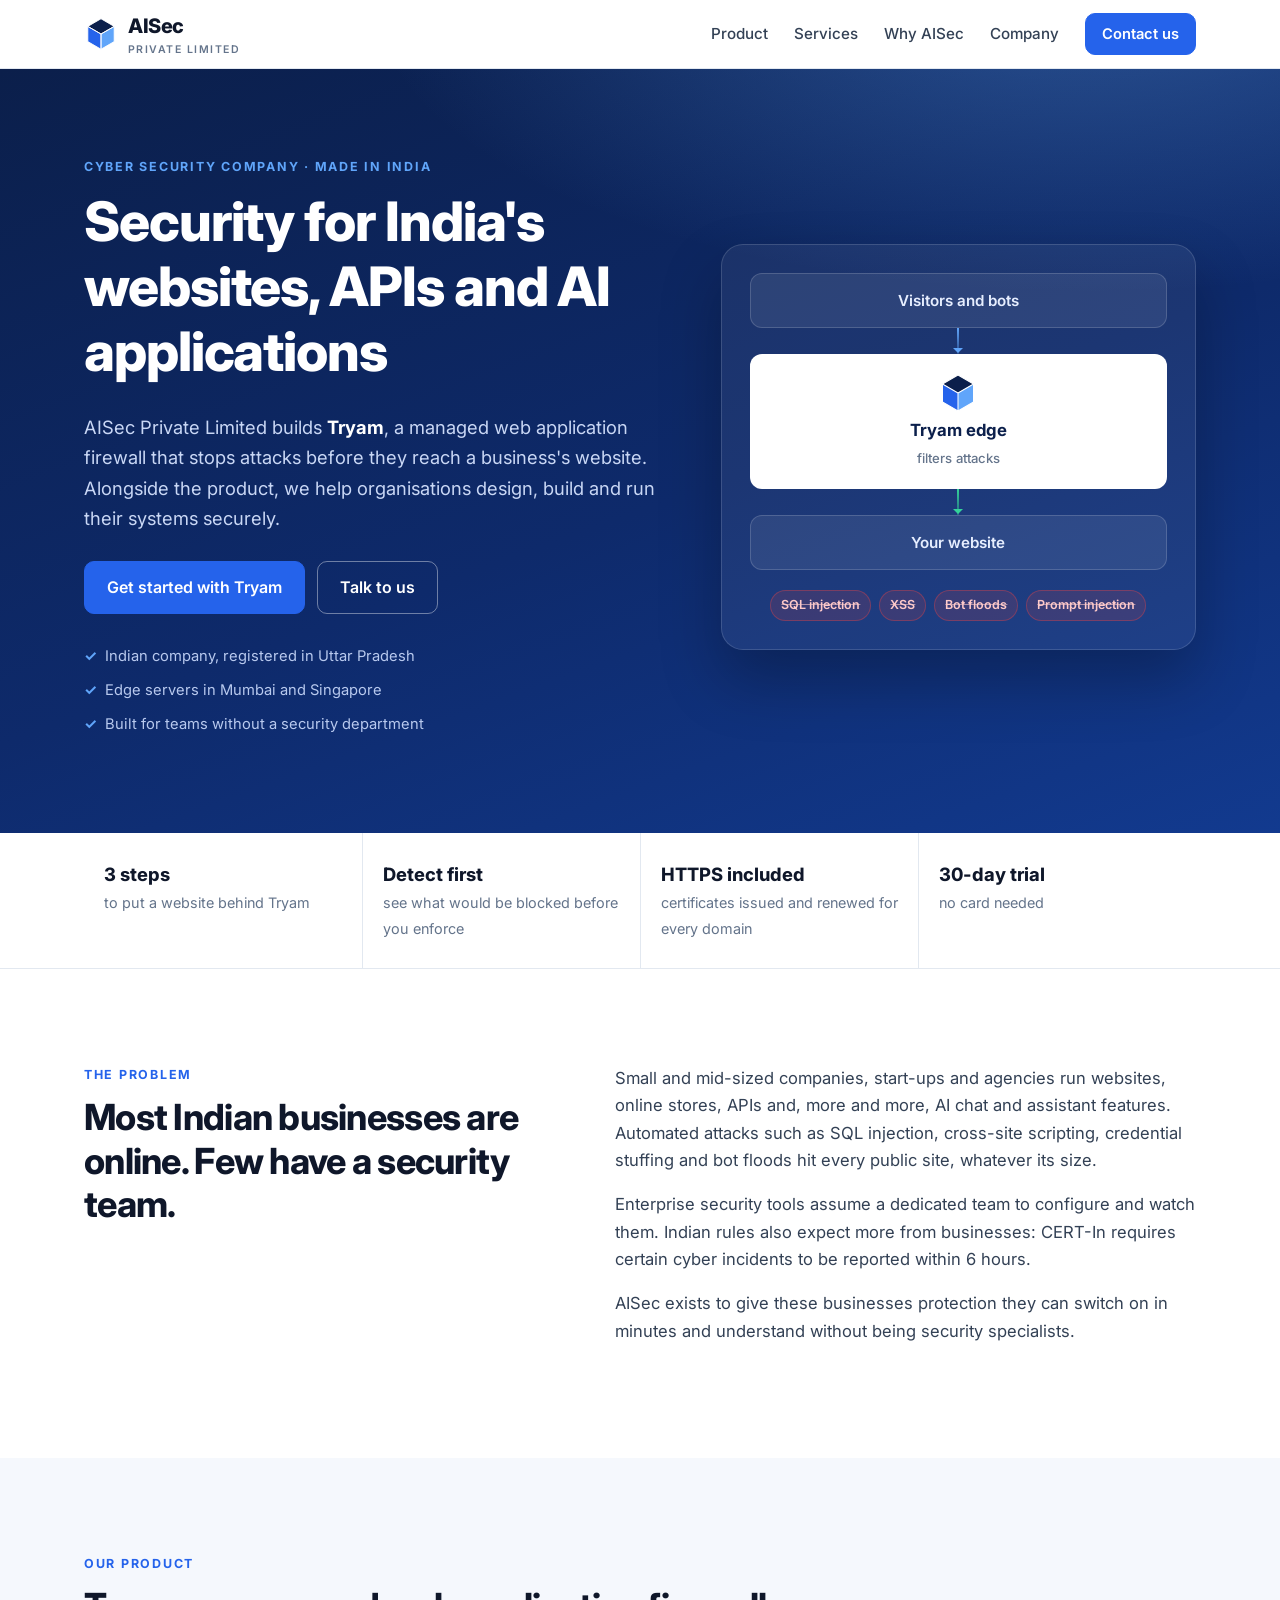
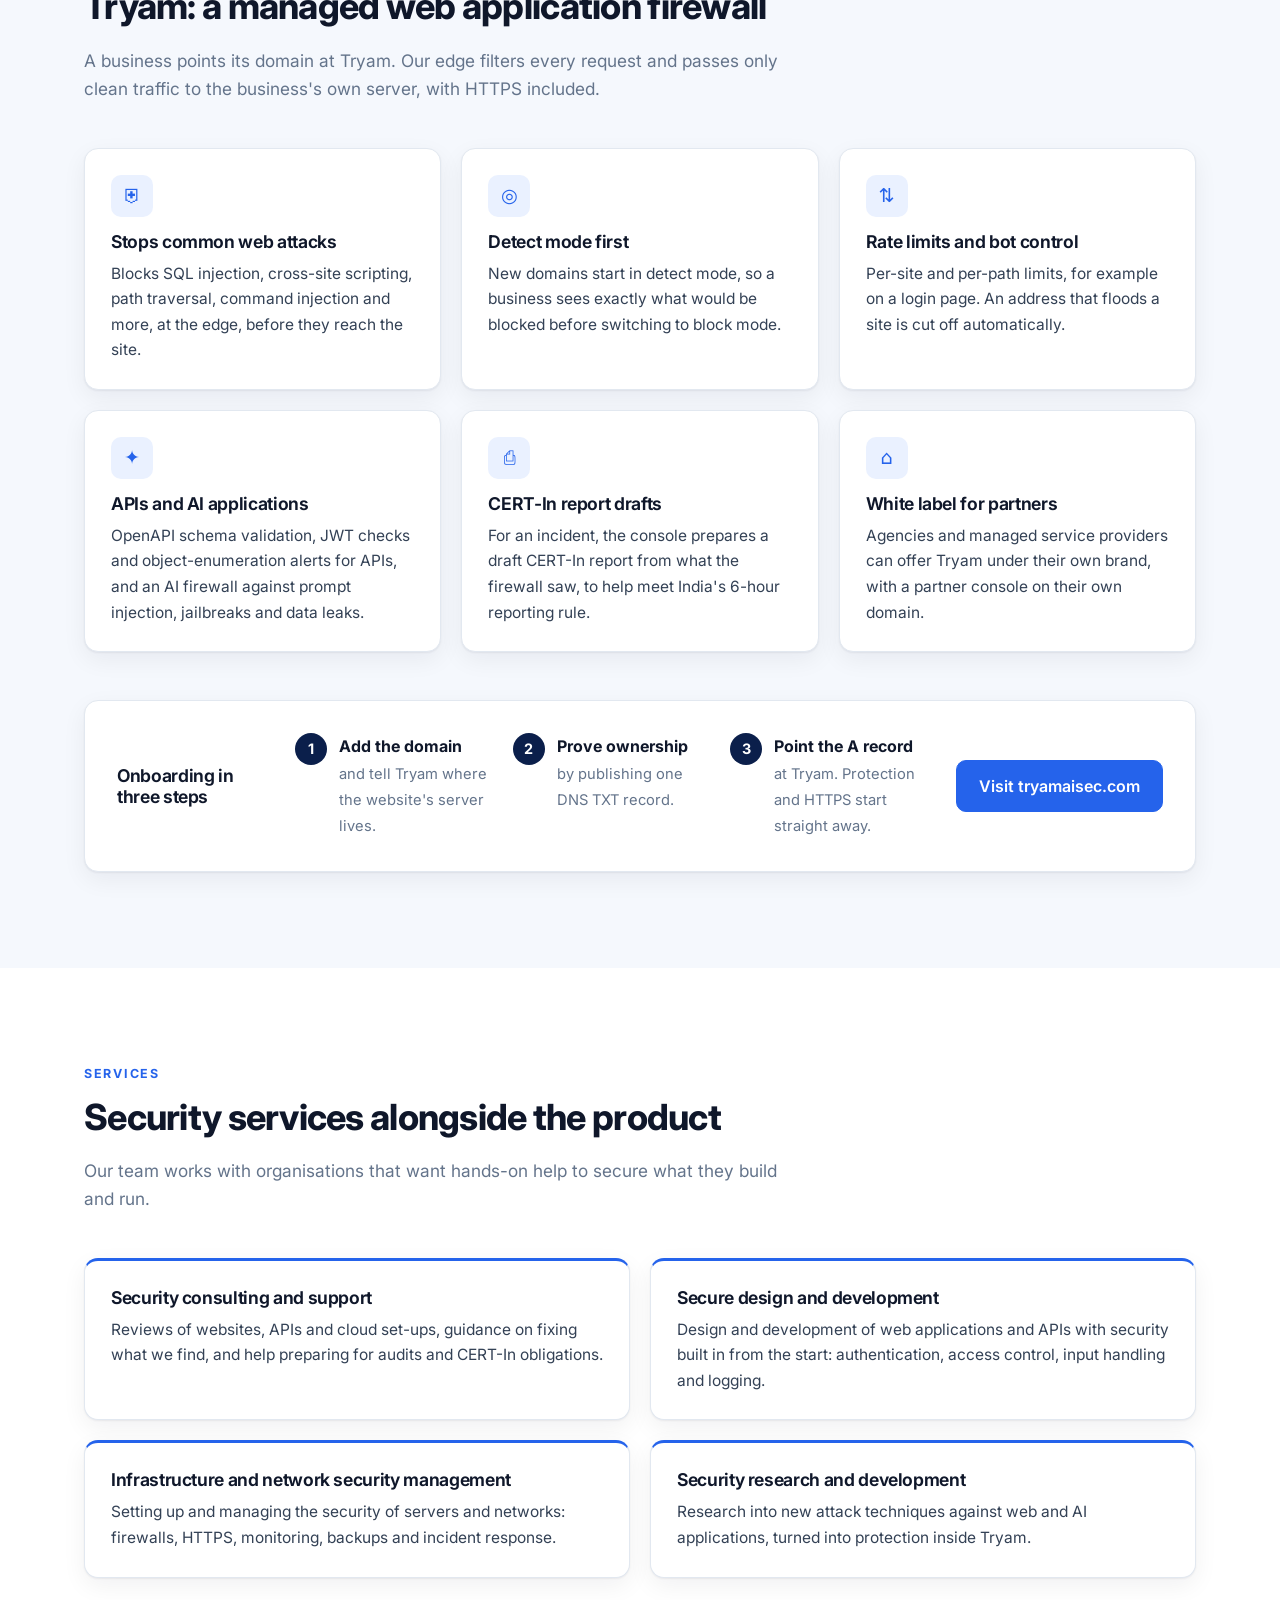
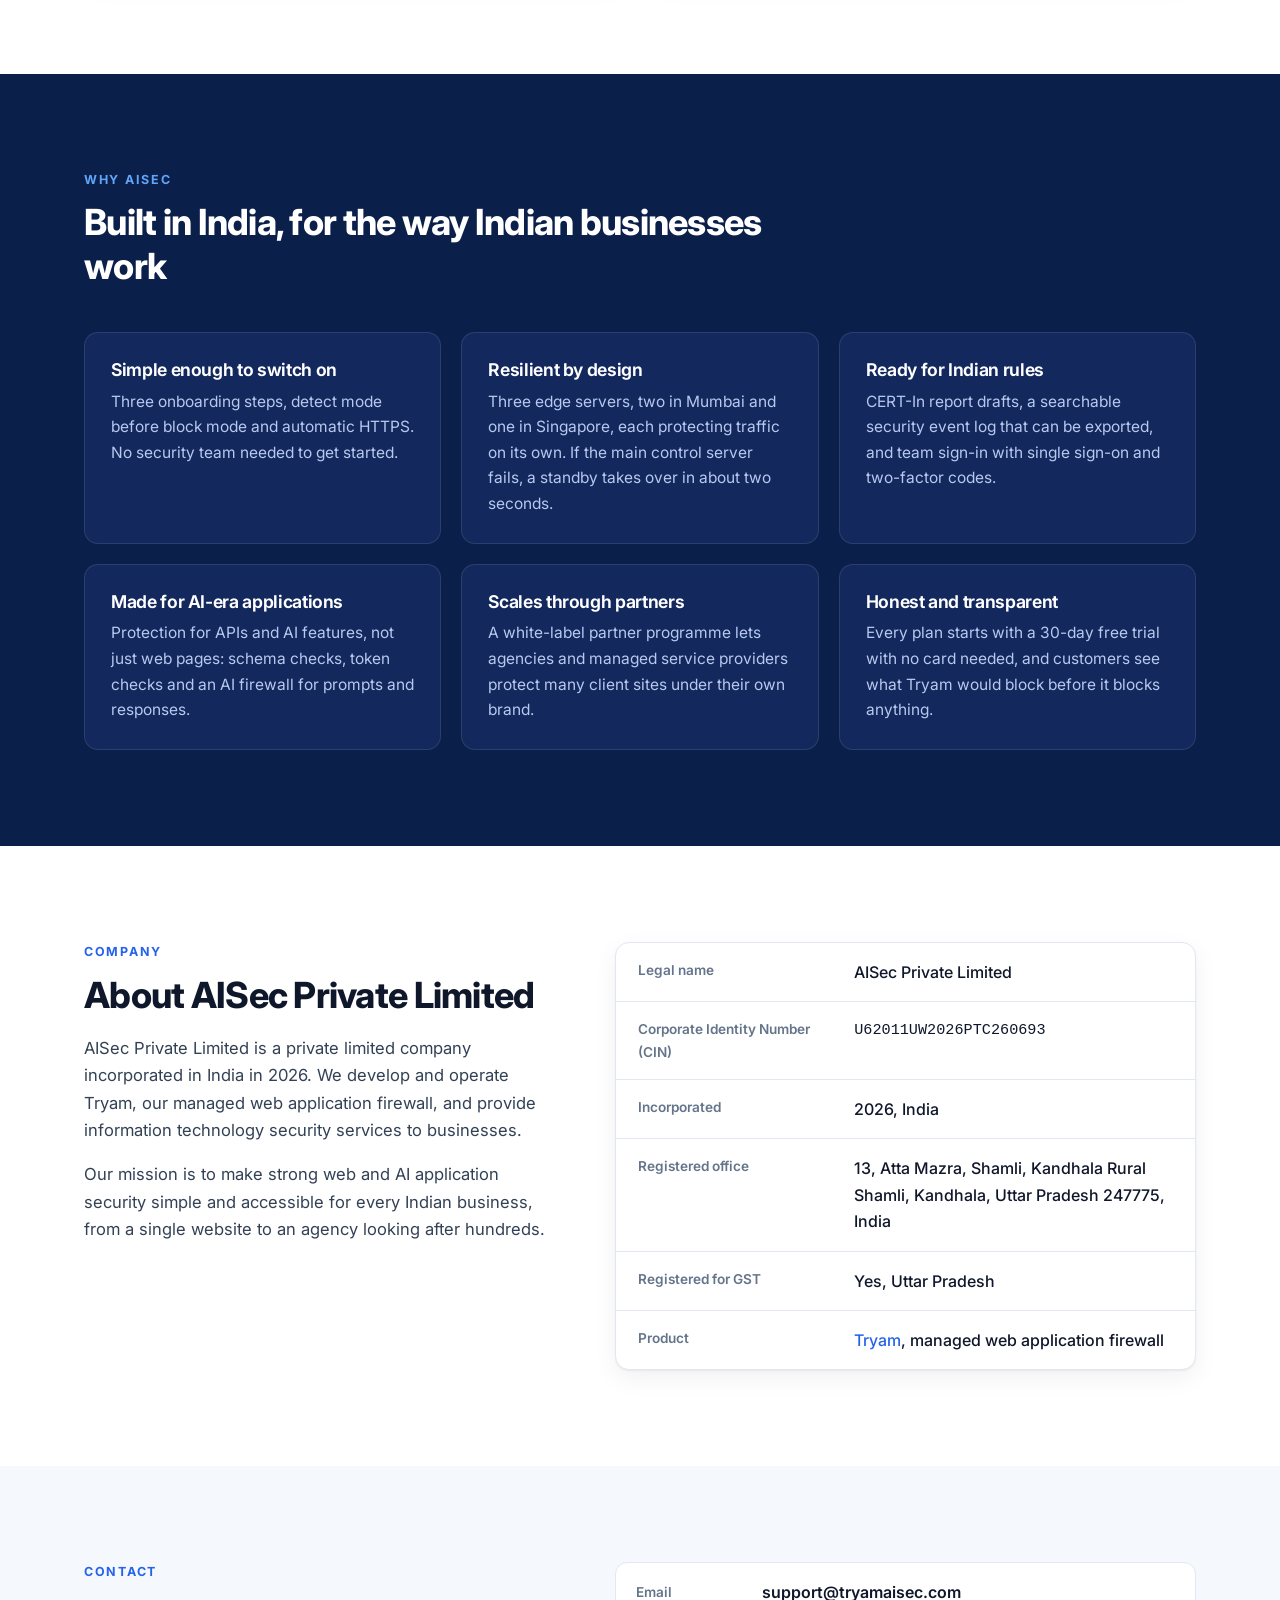
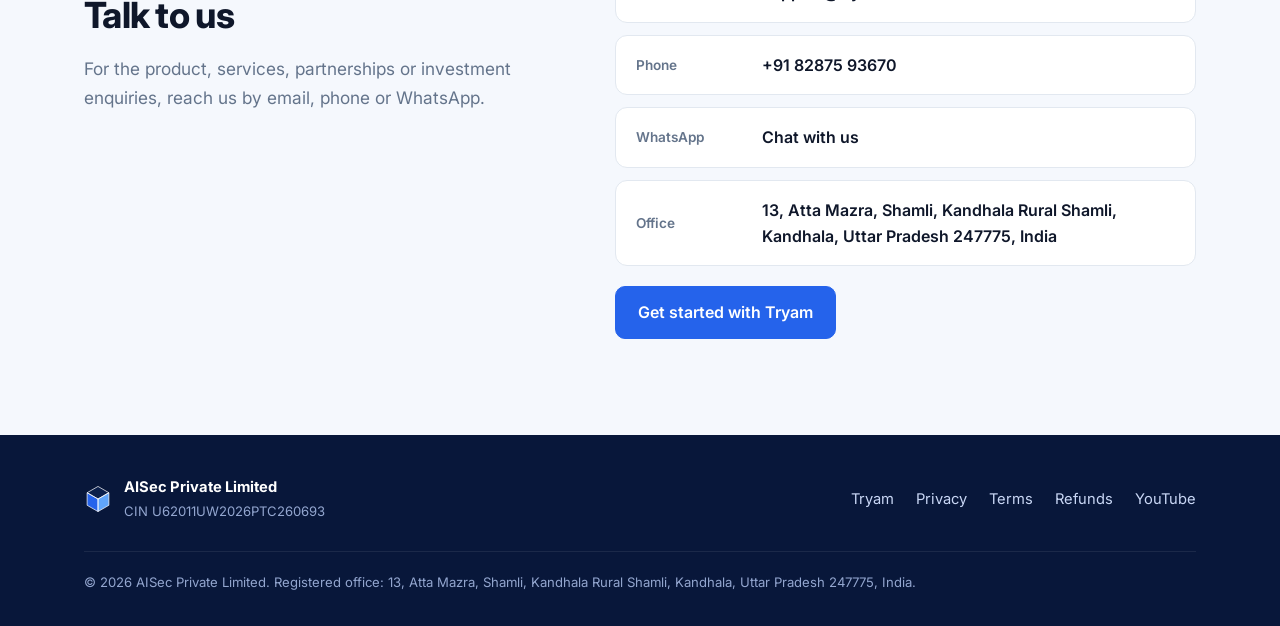
==== index.html @ 23cdd439 "AISec Private Limited company website Co-Authored-By: Claude Opus 5.5 <noreply@anthropic.com>" ====
<!doctype html>
<html lang="en-IN">
<head>
<meta charset="utf-8">
<meta name="viewport" content="width=device-width, initial-scale=1">
<title>AISec Private Limited: web and AI application security, made in India</title>
<meta name="description" content="AISec Private Limited is an Indian cyber security company. We build Tryam, a managed web application firewall, and help businesses secure their websites, APIs and AI applications.">
<link rel="canonical" href="https://aisecurety.com/">
<meta property="og:site_name" content="AISec Private Limited">
<meta property="og:title" content="AISec Private Limited: web and AI application security, made in India">
<meta property="og:description" content="We build Tryam, a managed web application firewall, and help Indian businesses secure their websites, APIs and AI applications.">
<meta property="og:type" content="website">
<meta property="og:url" content="https://aisecurety.com/">
<meta property="og:image" content="https://aisecurety.com/img/og.png">
<meta name="twitter:card" content="summary_large_image">
<meta name="theme-color" content="#0b1f4b">
<link rel="icon" type="image/svg+xml" href="/img/favicon.svg">
<link rel="preconnect" href="https://fonts.googleapis.com">
<link rel="preconnect" href="https://fonts.gstatic.com" crossorigin>
<link href="https://fonts.googleapis.com/css2?family=Inter:wght@400;500;600;700;800&display=swap" rel="stylesheet">
<link rel="stylesheet" href="/styles.css">
<script type="application/ld+json">{"@context":"https://schema.org","@type":"Organization","@id":"https://aisecurety.com/#organization","name":"AISec Private Limited","legalName":"AISec Private Limited","url":"https://aisecurety.com/","logo":"https://aisecurety.com/img/logo-mark.svg","description":"AISec Private Limited is an Indian cyber security company. It builds Tryam, a managed web application firewall, and provides security consulting, secure development and infrastructure security services.","identifier":{"@type":"PropertyValue","propertyID":"CIN","value":"U62011UW2026PTC260693"},"foundingDate":"2026","telephone":"+918287593670","email":"support@tryamaisec.com","address":{"@type":"PostalAddress","streetAddress":"13, Atta Mazra, Shamli, Kandhala Rural Shamli","addressLocality":"Kandhala","addressRegion":"Uttar Pradesh","postalCode":"247775","addressCountry":"IN"},"brand":{"@type":"Brand","name":"Tryam","url":"https://tryamaisec.com/"},"sameAs":["https://tryamaisec.com/","https://www.youtube.com/@tryamaisec"]}</script>
</head>
<body>
<a class="skip" href="#main">Skip to content</a>
<header class="top" id="top">
  <div class="wrap top-in">
    <a class="brand" href="/" aria-label="AISec Private Limited, home"><img src="/img/logo-mark.svg" alt="" width="34" height="34"><span>AISec<small>Private Limited</small></span></a>
    <input type="checkbox" id="nav-t" class="nav-t" aria-label="Open menu">
    <label for="nav-t" class="nav-b" aria-hidden="true"><span></span><span></span><span></span></label>
    <nav aria-label="Main">
      <a href="#product">Product</a>
      <a href="#services">Services</a>
      <a href="#why">Why AISec</a>
      <a href="#company">Company</a>
      <a class="btn small" href="#contact">Contact us</a>
    </nav>
  </div>
</header>

<main id="main">
<section class="hero">
  <div class="wrap hero-in">
    <div class="hero-copy">
      <p class="eyebrow">Cyber security company · Made in India</p>
      <h1>Security for India's websites, APIs and AI applications</h1>
      <p class="lead">AISec Private Limited builds <strong>Tryam</strong>, a managed web application firewall that stops attacks before they reach a business's website. Alongside the product, we help organisations design, build and run their systems securely.</p>
      <div class="cta">
        <a class="btn" href="https://tryamaisec.com/get-started">Get started with Tryam</a>
        <a class="btn ghost" href="#contact">Talk to us</a>
      </div>
      <ul class="hero-points">
        <li>Indian company, registered in Uttar Pradesh</li>
        <li>Edge servers in Mumbai and Singapore</li>
        <li>Built for teams without a security department</li>
      </ul>
    </div>
    <div class="hero-art" aria-hidden="true">
      <div class="shield">
        <div class="flow">
          <div class="node in">Visitors and bots</div>
          <div class="arrow"></div>
          <div class="node core"><img src="/img/logo-mark.svg" alt="" width="40" height="40"><b>Tryam edge</b><span>filters attacks</span></div>
          <div class="arrow ok"></div>
          <div class="node out">Your website</div>
        </div>
        <div class="blocked"><span>SQL injection</span><span>XSS</span><span>Bot floods</span><span>Prompt injection</span></div>
      </div>
    </div>
  </div>
</section>

<section class="band">
  <div class="wrap band-in">
    <div><b>3 steps</b><span>to put a website behind Tryam</span></div>
    <div><b>Detect first</b><span>see what would be blocked before you enforce</span></div>
    <div><b>HTTPS included</b><span>certificates issued and renewed for every domain</span></div>
    <div><b>30-day trial</b><span>no card needed</span></div>
  </div>
</section>

<section class="sec" id="problem">
  <div class="wrap two">
    <div>
      <p class="eyebrow">The problem</p>
      <h2>Most Indian businesses are online. Few have a security team.</h2>
    </div>
    <div class="prose">
      <p>Small and mid-sized companies, start-ups and agencies run websites, online stores, APIs and, more and more, AI chat and assistant features. Automated attacks such as SQL injection, cross-site scripting, credential stuffing and bot floods hit every public site, whatever its size.</p>
      <p>Enterprise security tools assume a dedicated team to configure and watch them. Indian rules also expect more from businesses: CERT-In requires certain cyber incidents to be reported within 6 hours.</p>
      <p>AISec exists to give these businesses protection they can switch on in minutes and understand without being security specialists.</p>
    </div>
  </div>
</section>

<section class="sec alt" id="product">
  <div class="wrap">
    <div class="head">
      <p class="eyebrow">Our product</p>
      <h2>Tryam: a managed web application firewall</h2>
      <p class="sub">A business points its domain at Tryam. Our edge filters every request and passes only clean traffic to the business's own server, with HTTPS included.</p>
    </div>
    <div class="grid three">
      <article class="card"><div class="ic" aria-hidden="true">⛨</div><h3>Stops common web attacks</h3><p>Blocks SQL injection, cross-site scripting, path traversal, command injection and more, at the edge, before they reach the site.</p></article>
      <article class="card"><div class="ic" aria-hidden="true">◎</div><h3>Detect mode first</h3><p>New domains start in detect mode, so a business sees exactly what would be blocked before switching to block mode.</p></article>
      <article class="card"><div class="ic" aria-hidden="true">⇅</div><h3>Rate limits and bot control</h3><p>Per-site and per-path limits, for example on a login page. An address that floods a site is cut off automatically.</p></article>
      <article class="card"><div class="ic" aria-hidden="true">✦</div><h3>APIs and AI applications</h3><p>OpenAPI schema validation, JWT checks and object-enumeration alerts for APIs, and an AI firewall against prompt injection, jailbreaks and data leaks.</p></article>
      <article class="card"><div class="ic" aria-hidden="true">⎙</div><h3>CERT-In report drafts</h3><p>For an incident, the console prepares a draft CERT-In report from what the firewall saw, to help meet India's 6-hour reporting rule.</p></article>
      <article class="card"><div class="ic" aria-hidden="true">⌂</div><h3>White label for partners</h3><p>Agencies and managed service providers can offer Tryam under their own brand, with a partner console on their own domain.</p></article>
    </div>

    <div class="steps">
      <h3>Onboarding in three steps</h3>
      <ol>
        <li><b>Add the domain</b><span>and tell Tryam where the website's server lives.</span></li>
        <li><b>Prove ownership</b><span>by publishing one DNS TXT record.</span></li>
        <li><b>Point the A record</b><span>at Tryam. Protection and HTTPS start straight away.</span></li>
      </ol>
      <a class="btn" href="https://tryamaisec.com/">Visit tryamaisec.com</a>
    </div>
  </div>
</section>

<section class="sec" id="services">
  <div class="wrap">
    <div class="head">
      <p class="eyebrow">Services</p>
      <h2>Security services alongside the product</h2>
      <p class="sub">Our team works with organisations that want hands-on help to secure what they build and run.</p>
    </div>
    <div class="grid two-col">
      <article class="card wide"><h3>Security consulting and support</h3><p>Reviews of websites, APIs and cloud set-ups, guidance on fixing what we find, and help preparing for audits and CERT-In obligations.</p></article>
      <article class="card wide"><h3>Secure design and development</h3><p>Design and development of web applications and APIs with security built in from the start: authentication, access control, input handling and logging.</p></article>
      <article class="card wide"><h3>Infrastructure and network security management</h3><p>Setting up and managing the security of servers and networks: firewalls, HTTPS, monitoring, backups and incident response.</p></article>
      <article class="card wide"><h3>Security research and development</h3><p>Research into new attack techniques against web and AI applications, turned into protection inside Tryam.</p></article>
    </div>
  </div>
</section>

<section class="sec dark" id="why">
  <div class="wrap">
    <div class="head">
      <p class="eyebrow">Why AISec</p>
      <h2>Built in India, for the way Indian businesses work</h2>
    </div>
    <div class="grid three">
      <article class="card"><h3>Simple enough to switch on</h3><p>Three onboarding steps, detect mode before block mode and automatic HTTPS. No security team needed to get started.</p></article>
      <article class="card"><h3>Resilient by design</h3><p>Three edge servers, two in Mumbai and one in Singapore, each protecting traffic on its own. If the main control server fails, a standby takes over in about two seconds.</p></article>
      <article class="card"><h3>Ready for Indian rules</h3><p>CERT-In report drafts, a searchable security event log that can be exported, and team sign-in with single sign-on and two-factor codes.</p></article>
      <article class="card"><h3>Made for AI-era applications</h3><p>Protection for APIs and AI features, not just web pages: schema checks, token checks and an AI firewall for prompts and responses.</p></article>
      <article class="card"><h3>Scales through partners</h3><p>A white-label partner programme lets agencies and managed service providers protect many client sites under their own brand.</p></article>
      <article class="card"><h3>Honest and transparent</h3><p>Every plan starts with a 30-day free trial with no card needed, and customers see what Tryam would block before it blocks anything.</p></article>
    </div>
  </div>
</section>

<section class="sec" id="company">
  <div class="wrap two">
    <div>
      <p class="eyebrow">Company</p>
      <h2>About AISec Private Limited</h2>
      <div class="prose">
        <p>AISec Private Limited is a private limited company incorporated in India in 2026. We develop and operate Tryam, our managed web application firewall, and provide information technology security services to businesses.</p>
        <p>Our mission is to make strong web and AI application security simple and accessible for every Indian business, from a single website to an agency looking after hundreds.</p>
      </div>
    </div>
    <dl class="facts">
      <div><dt>Legal name</dt><dd>AISec Private Limited</dd></div>
      <div><dt>Corporate Identity Number (CIN)</dt><dd class="mono">U62011UW2026PTC260693</dd></div>
      <div><dt>Incorporated</dt><dd>2026, India</dd></div>
      <div><dt>Registered office</dt><dd>13, Atta Mazra, Shamli, Kandhala Rural Shamli, Kandhala, Uttar Pradesh 247775, India</dd></div>
      <div><dt>Registered for GST</dt><dd>Yes, Uttar Pradesh</dd></div>
      <div><dt>Product</dt><dd><a href="https://tryamaisec.com/">Tryam</a>, managed web application firewall</dd></div>
    </dl>
  </div>
</section>

<section class="sec alt" id="contact">
  <div class="wrap two">
    <div>
      <p class="eyebrow">Contact</p>
      <h2>Talk to us</h2>
      <p class="sub">For the product, services, partnerships or investment enquiries, reach us by email, phone or WhatsApp.</p>
    </div>
    <div class="contact">
      <a class="c-row" href="mailto:support@tryamaisec.com"><span>Email</span><b>support@tryamaisec.com</b></a>
      <a class="c-row" href="tel:+918287593670"><span>Phone</span><b>+91 82875 93670</b></a>
      <a class="c-row" href="https://wa.me/918287593670" rel="noopener"><span>WhatsApp</span><b>Chat with us</b></a>
      <div class="c-row"><span>Office</span><b>13, Atta Mazra, Shamli, Kandhala Rural Shamli, Kandhala, Uttar Pradesh 247775, India</b></div>
      <a class="btn" href="https://tryamaisec.com/get-started">Get started with Tryam</a>
    </div>
  </div>
</section>
</main>

<footer class="foot">
  <div class="wrap foot-in">
    <div class="foot-brand"><img src="/img/logo-mark.svg" alt="" width="28" height="28"><div><b>AISec Private Limited</b><span>CIN U62011UW2026PTC260693</span></div></div>
    <nav aria-label="Footer">
      <a href="https://tryamaisec.com/">Tryam</a>
      <a href="https://tryamaisec.com/privacy">Privacy</a>
      <a href="https://tryamaisec.com/terms">Terms</a>
      <a href="https://tryamaisec.com/refunds">Refunds</a>
      <a href="https://www.youtube.com/@tryamaisec" rel="noopener">YouTube</a>
    </nav>
    <p class="legal">© 2026 AISec Private Limited. Registered office: 13, Atta Mazra, Shamli, Kandhala Rural Shamli, Kandhala, Uttar Pradesh 247775, India.</p>
  </div>
</footer>
<script>document.querySelectorAll('.top nav a').forEach(a=>a.addEventListener('click',()=>{document.getElementById('nav-t').checked=false}))</script>
</body>
</html>
---- styles.css ----
:root{
  --navy:#0b1f4b;--navy-2:#13295e;--blue:#2563eb;--blue-2:#1d4ed8;--sky:#60a5fa;
  --ink:#0f172a;--text:#334155;--muted:#64748b;--line:#e2e8f0;--bg:#ffffff;--soft:#f5f8fd;
  --radius:14px;--shadow:0 1px 2px rgba(15,23,42,.06),0 8px 24px rgba(15,23,42,.06);
}
*{box-sizing:border-box}
html{scroll-behavior:smooth;scroll-padding-top:76px}
body{margin:0;font:16px/1.65 Inter,system-ui,-apple-system,"Segoe UI",Roboto,Arial,sans-serif;color:var(--text);background:var(--bg);-webkit-font-smoothing:antialiased}
img{max-width:100%;display:block}
a{color:var(--blue);text-decoration:none}
a:hover{text-decoration:underline}
h1,h2,h3{color:var(--ink);line-height:1.2;letter-spacing:-.02em;margin:0 0 .5em}
h1{font-size:clamp(2.1rem,4.6vw,3.4rem);font-weight:800}
h2{font-size:clamp(1.6rem,3vw,2.25rem);font-weight:750}
h3{font-size:1.1rem;font-weight:650}
p{margin:0 0 1em}
.wrap{max-width:1160px;margin:0 auto;padding:0 24px}
.skip{position:absolute;left:-999px;top:8px;background:#fff;padding:8px 12px;border-radius:8px;z-index:100}
.skip:focus{left:8px}
.mono{font-family:ui-monospace,SFMono-Regular,Menlo,Consolas,monospace;font-size:.95em}

/* buttons */
.btn{display:inline-flex;align-items:center;justify-content:center;gap:8px;background:var(--blue);color:#fff;font-weight:600;padding:12px 22px;border-radius:10px;border:1px solid var(--blue);transition:background .15s,transform .15s}
.btn:hover{background:var(--blue-2);text-decoration:none;transform:translateY(-1px)}
.btn.ghost{background:transparent;color:#fff;border-color:rgba(255,255,255,.4)}
.btn.ghost:hover{background:rgba(255,255,255,.1)}
.btn.small{padding:8px 16px;font-size:.92rem}

/* header */
.top{position:sticky;top:0;z-index:50;background:rgba(255,255,255,.92);backdrop-filter:saturate(1.4) blur(10px);border-bottom:1px solid var(--line)}
.top-in{display:flex;align-items:center;justify-content:space-between;height:68px}
.brand{display:flex;align-items:center;gap:10px;color:var(--ink);font-weight:800;font-size:1.25rem;letter-spacing:-.02em}
.brand:hover{text-decoration:none}
.brand small{display:block;font-size:.66rem;font-weight:600;letter-spacing:.14em;text-transform:uppercase;color:var(--muted);margin-top:-2px}
.top nav{display:flex;align-items:center;gap:26px}
.top nav a:not(.btn){color:var(--text);font-weight:500;font-size:.95rem}
.top nav a:not(.btn):hover{color:var(--blue);text-decoration:none}
.nav-t,.nav-b{display:none}

/* hero */
.hero{background:radial-gradient(1200px 500px at 85% -10%,rgba(96,165,250,.35),transparent 60%),linear-gradient(160deg,var(--navy) 0%,#0e2a6b 55%,#123a8f 100%);color:#dbe6ff;padding:88px 0 96px}
.hero-in{display:grid;grid-template-columns:1.1fr .9fr;gap:56px;align-items:center}
.hero h1{color:#fff}
.hero .lead{font-size:1.15rem;color:#c9d7f5;max-width:600px}
.hero .lead strong{color:#fff}
.eyebrow{font-size:.78rem;font-weight:700;letter-spacing:.14em;text-transform:uppercase;color:var(--blue);margin-bottom:.9em}
.hero .eyebrow{color:var(--sky)}
.cta{display:flex;flex-wrap:wrap;gap:12px;margin:28px 0 30px}
.hero-points{list-style:none;padding:0;margin:0;display:flex;flex-wrap:wrap;gap:10px 22px;font-size:.92rem;color:#b8c9ee}
.hero-points li::before{content:"✓";color:var(--sky);font-weight:700;margin-right:8px}
.shield{background:rgba(255,255,255,.06);border:1px solid rgba(255,255,255,.14);border-radius:22px;padding:28px;box-shadow:0 30px 60px rgba(0,0,0,.25)}
.flow{display:flex;flex-direction:column;align-items:stretch;gap:0}
.node{background:rgba(255,255,255,.08);border:1px solid rgba(255,255,255,.16);border-radius:12px;padding:14px 16px;text-align:center;color:#e6eeff;font-weight:600;font-size:.95rem}
.node.core{background:#fff;color:var(--navy);display:flex;flex-direction:column;align-items:center;gap:4px;padding:18px}
.node.core b{font-size:1.05rem}
.node.core span{font-size:.82rem;color:var(--muted);font-weight:500}
.arrow{width:2px;height:26px;margin:0 auto;background:linear-gradient(var(--sky),rgba(96,165,250,.2));position:relative}
.arrow::after{content:"";position:absolute;bottom:-4px;left:-4px;border:5px solid transparent;border-top-color:var(--sky)}
.arrow.ok{background:linear-gradient(#34d399,rgba(52,211,153,.3))}
.arrow.ok::after{border-top-color:#34d399}
.blocked{display:flex;flex-wrap:wrap;gap:8px;margin-top:20px;justify-content:center}
.blocked span{font-size:.78rem;font-weight:600;color:#fecaca;background:rgba(239,68,68,.14);border:1px solid rgba(239,68,68,.35);padding:4px 10px;border-radius:999px;text-decoration:line-through;text-decoration-color:rgba(254,202,202,.6)}

/* band */
.band{background:#fff;border-bottom:1px solid var(--line)}
.band-in{display:grid;grid-template-columns:repeat(4,1fr);gap:0}
.band-in>div{padding:26px 20px;border-left:1px solid var(--line)}
.band-in>div:first-child{border-left:0}
.band b{display:block;color:var(--ink);font-size:1.15rem;font-weight:750}
.band span{font-size:.9rem;color:var(--muted)}

/* sections */
.sec{padding:96px 0}
.sec.alt{background:var(--soft)}
.sec.dark{background:var(--navy);color:#c9d7f5}
.sec.dark h2,.sec.dark h3{color:#fff}
.sec.dark .eyebrow{color:var(--sky)}
.sec.dark .card{background:var(--navy-2);border-color:rgba(255,255,255,.1);box-shadow:none}
.sec.dark .card p{color:#b8c9ee}
.head{max-width:720px;margin-bottom:44px}
.sub{font-size:1.08rem;color:var(--muted)}
.two{display:grid;grid-template-columns:.9fr 1.1fr;gap:56px;align-items:start}
.prose p{font-size:1.04rem}
.grid{display:grid;gap:20px}
.grid.three{grid-template-columns:repeat(3,1fr)}
.grid.two-col{grid-template-columns:repeat(2,1fr)}
.card{background:#fff;border:1px solid var(--line);border-radius:var(--radius);padding:26px;box-shadow:var(--shadow)}
.card p{margin:0;color:var(--text);font-size:.97rem}
.card .ic{width:42px;height:42px;border-radius:10px;display:grid;place-items:center;background:#eaf1ff;color:var(--blue);font-size:1.2rem;margin-bottom:14px}
.card.wide{border-top:3px solid var(--blue)}

/* steps */
.steps{margin-top:48px;background:#fff;border:1px solid var(--line);border-radius:var(--radius);padding:32px;box-shadow:var(--shadow);display:grid;grid-template-columns:auto 1fr auto;gap:28px;align-items:center}
.steps h3{margin:0;max-width:150px}
.steps ol{list-style:none;counter-reset:s;margin:0;padding:0;display:grid;grid-template-columns:repeat(3,1fr);gap:20px}
.steps li{counter-increment:s;position:relative;padding-left:44px}
.steps li::before{content:counter(s);position:absolute;left:0;top:0;width:32px;height:32px;border-radius:50%;background:var(--navy);color:#fff;display:grid;place-items:center;font-weight:700;font-size:.9rem}
.steps li b{display:block;color:var(--ink)}
.steps li span{font-size:.92rem;color:var(--muted)}

/* company facts */
.facts{margin:0;background:#fff;border:1px solid var(--line);border-radius:var(--radius);box-shadow:var(--shadow);overflow:hidden}
.facts>div{display:grid;grid-template-columns:200px 1fr;gap:16px;padding:16px 22px;border-top:1px solid var(--line)}
.facts>div:first-child{border-top:0}
.facts dt{font-size:.85rem;color:var(--muted);font-weight:600}
.facts dd{margin:0;color:var(--ink);font-weight:500}

/* contact */
.contact{display:flex;flex-direction:column;gap:12px}
.c-row{display:grid;grid-template-columns:110px 1fr;gap:16px;align-items:center;background:#fff;border:1px solid var(--line);border-radius:12px;padding:16px 20px;color:var(--ink)}
a.c-row:hover{border-color:var(--blue);text-decoration:none}
.c-row span{font-size:.85rem;color:var(--muted);font-weight:600}
.c-row b{font-weight:600}
.contact .btn{align-self:flex-start;margin-top:8px}

/* footer */
.foot{background:#08173a;color:#93a6cf;padding:40px 0 32px;font-size:.92rem}
.foot-in{display:grid;grid-template-columns:1fr auto;gap:20px 40px;align-items:center}
.foot-brand{display:flex;align-items:center;gap:12px}
.foot-brand b{display:block;color:#fff}
.foot-brand span{font-size:.82rem}
.foot nav{display:flex;flex-wrap:wrap;gap:22px}
.foot nav a{color:#c9d7f5}
.foot .legal{grid-column:1/-1;margin:8px 0 0;padding-top:20px;border-top:1px solid rgba(255,255,255,.08);font-size:.82rem}

/* responsive */
@media (max-width:980px){
  .hero-in,.two{grid-template-columns:1fr;gap:40px}
  .grid.three{grid-template-columns:repeat(2,1fr)}
  .band-in{grid-template-columns:repeat(2,1fr)}
  .band-in>div:nth-child(3){border-left:0}
  .band-in>div:nth-child(n+3){border-top:1px solid var(--line)}
  .steps{grid-template-columns:1fr}
  .steps h3{max-width:none}
}
@media (max-width:720px){
  .wrap{padding:0 16px}
  .sec{padding:64px 0}
  .hero{padding:56px 0 64px}
  .grid.three,.grid.two-col,.steps ol{grid-template-columns:1fr}
  .facts>div,.c-row{grid-template-columns:1fr;gap:2px}
  .foot-in{grid-template-columns:1fr}
  .nav-b{display:flex;flex-direction:column;gap:5px;cursor:pointer;padding:8px}
  .nav-b span{width:22px;height:2px;background:var(--ink);border-radius:2px}
  .top nav{display:none;position:absolute;top:68px;left:0;right:0;background:#fff;border-bottom:1px solid var(--line);flex-direction:column;align-items:stretch;gap:0;padding:8px 16px 16px}
  .top nav a:not(.btn){padding:12px 0;border-bottom:1px solid var(--line)}
  .top nav .btn{margin-top:12px}
  .nav-t:checked~nav{display:flex}
}
@media (prefers-reduced-motion:reduce){html{scroll-behavior:auto}.btn{transition:none}}
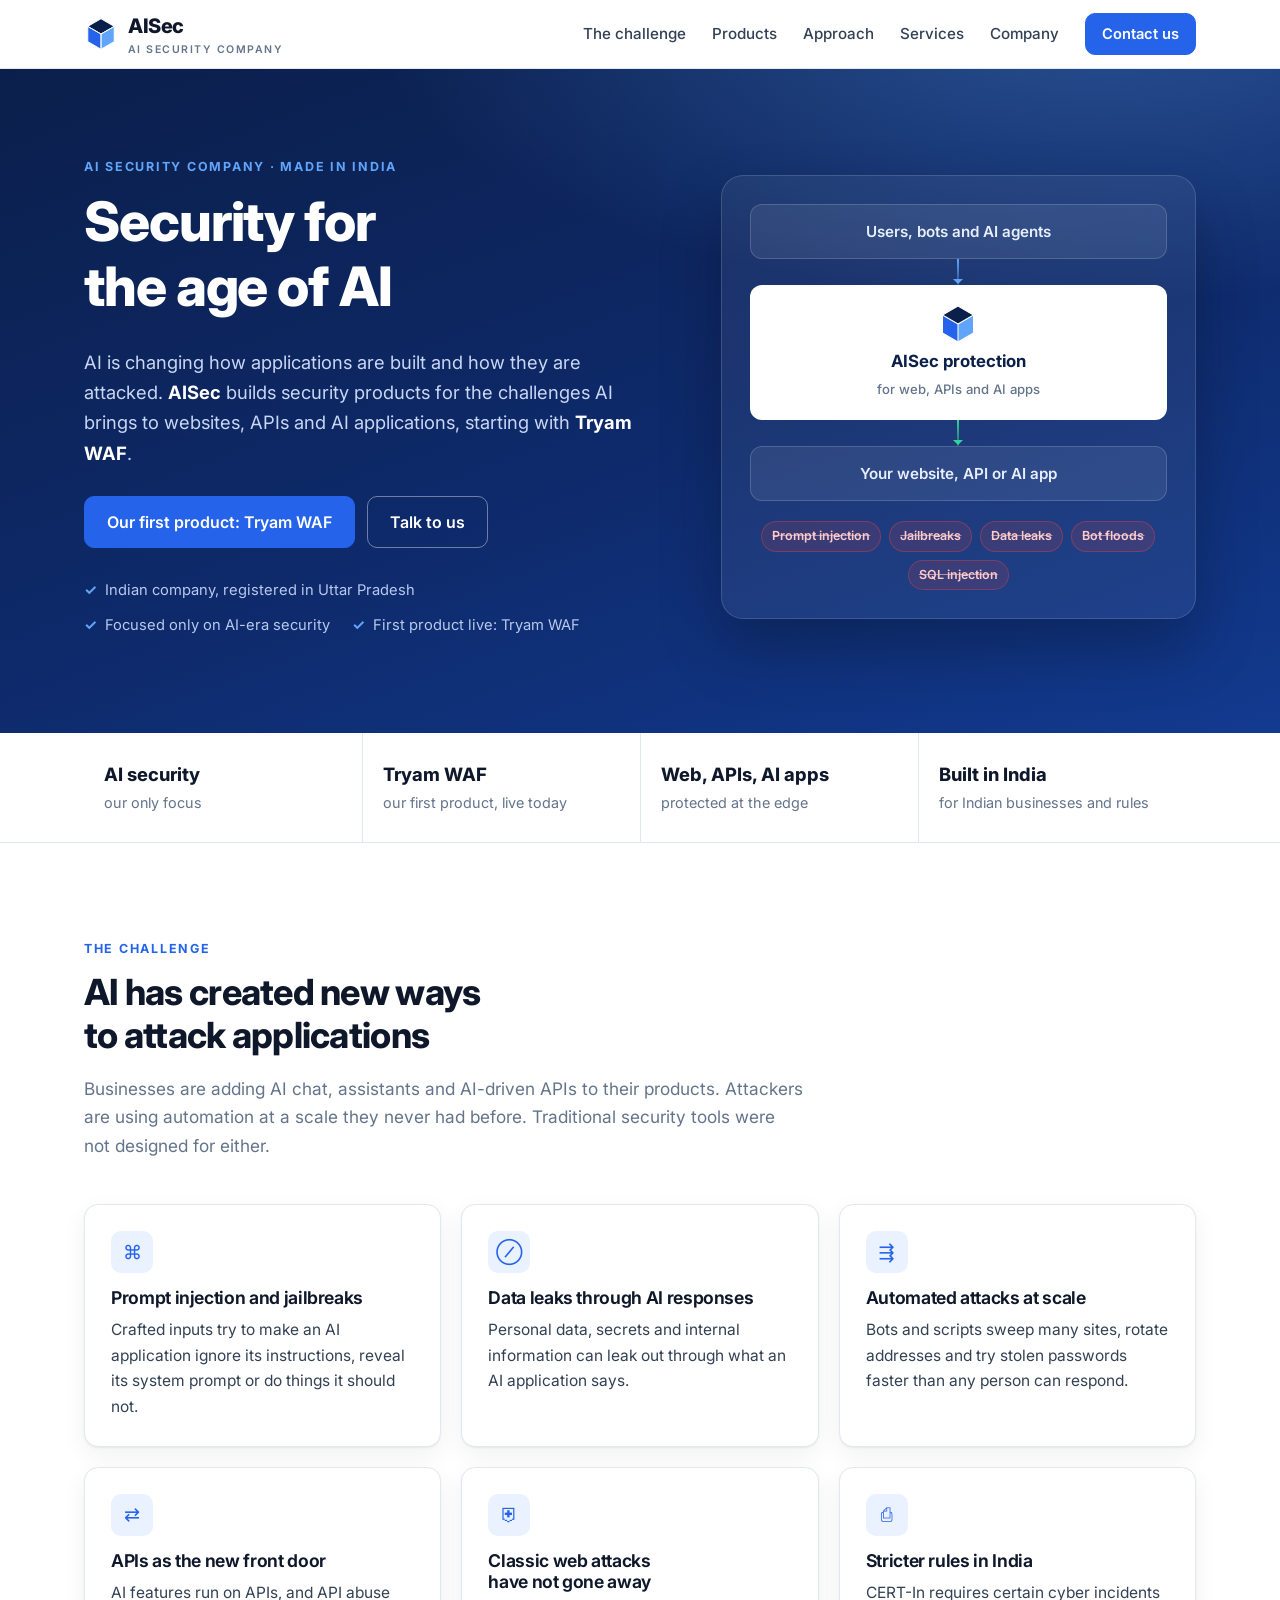
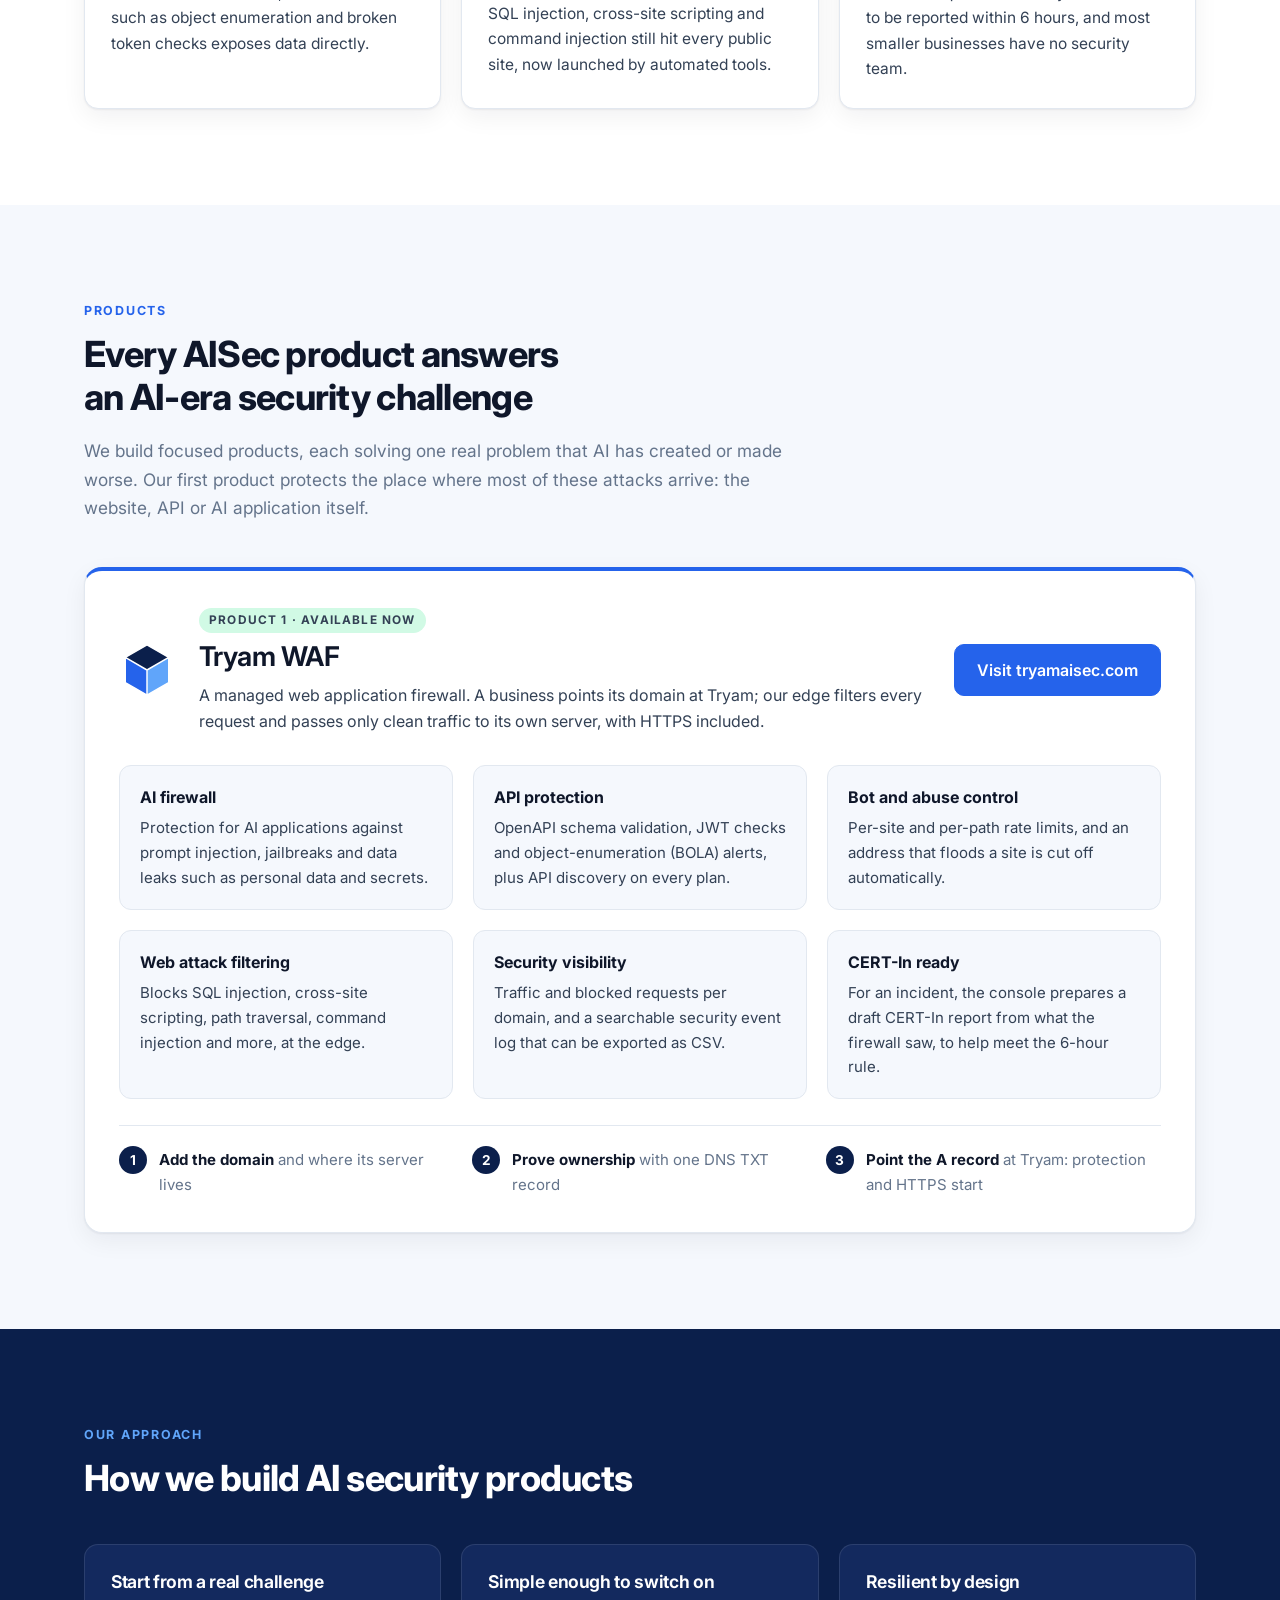
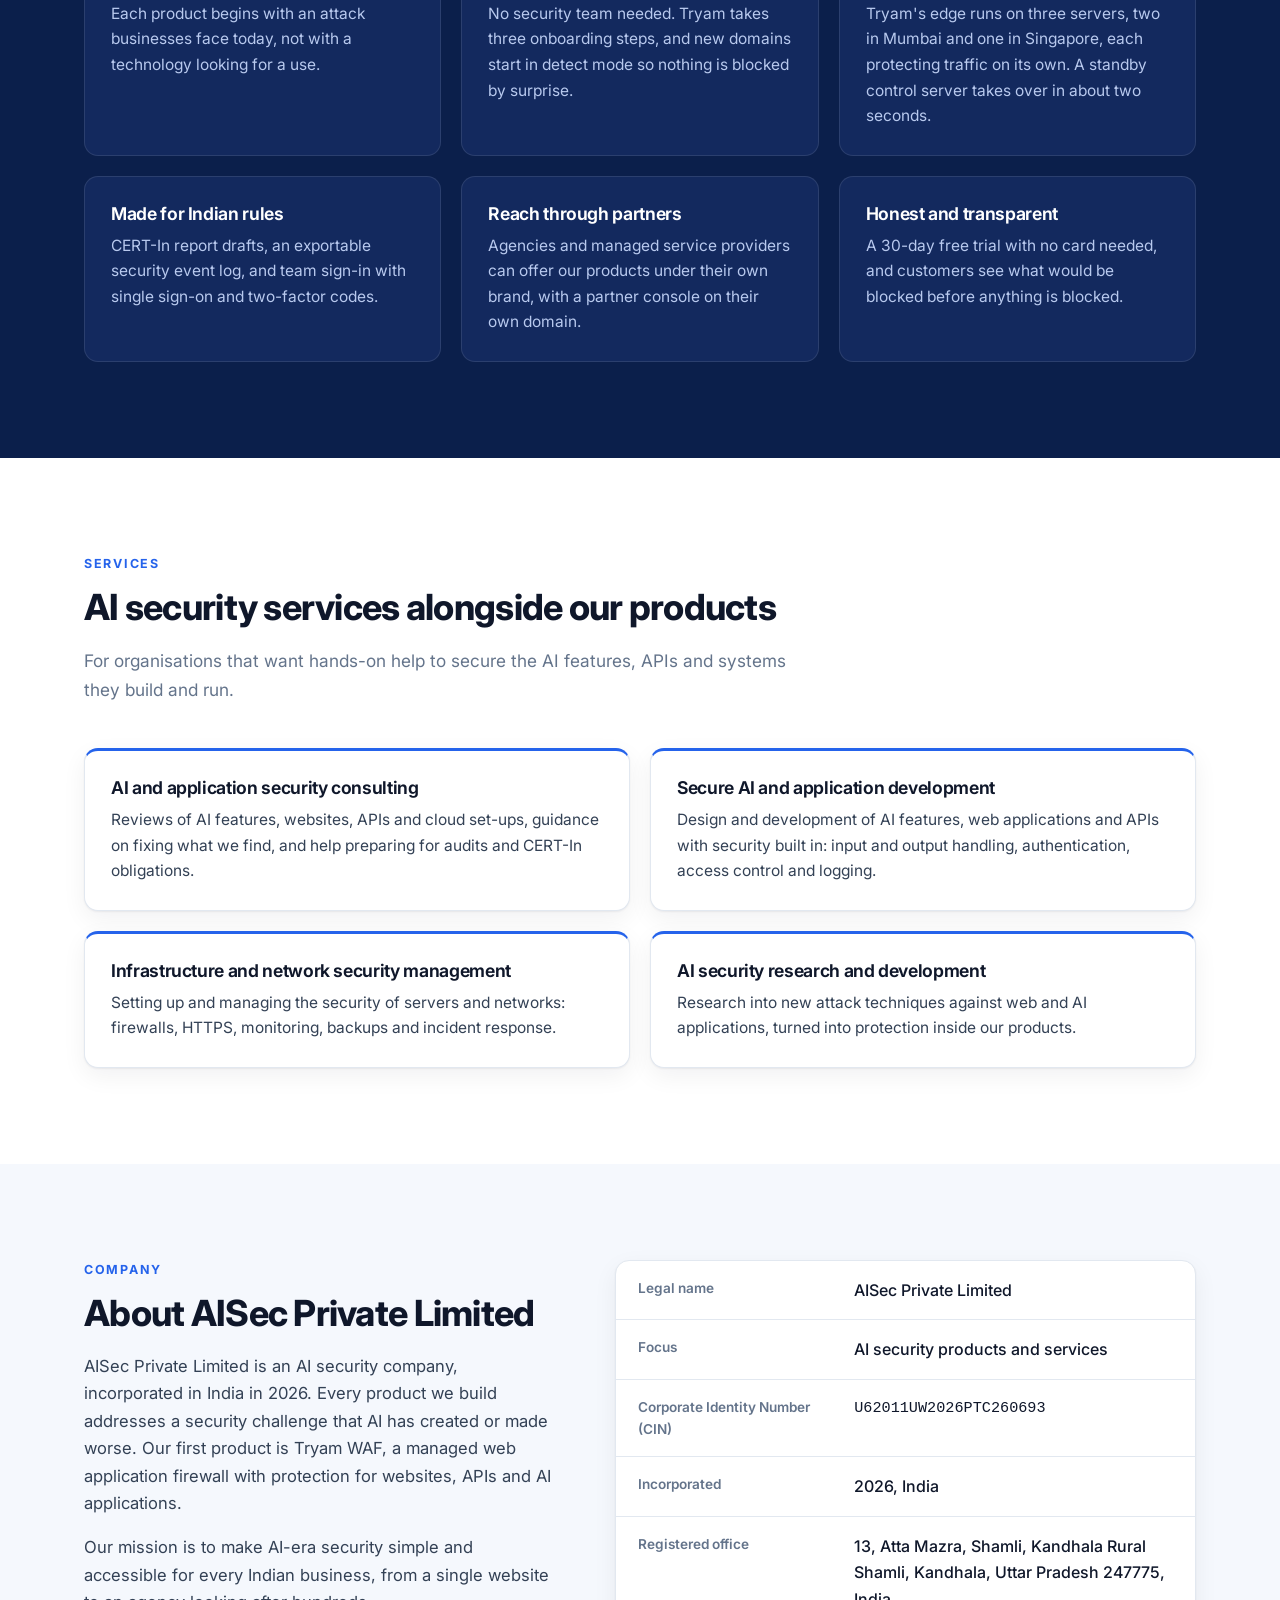
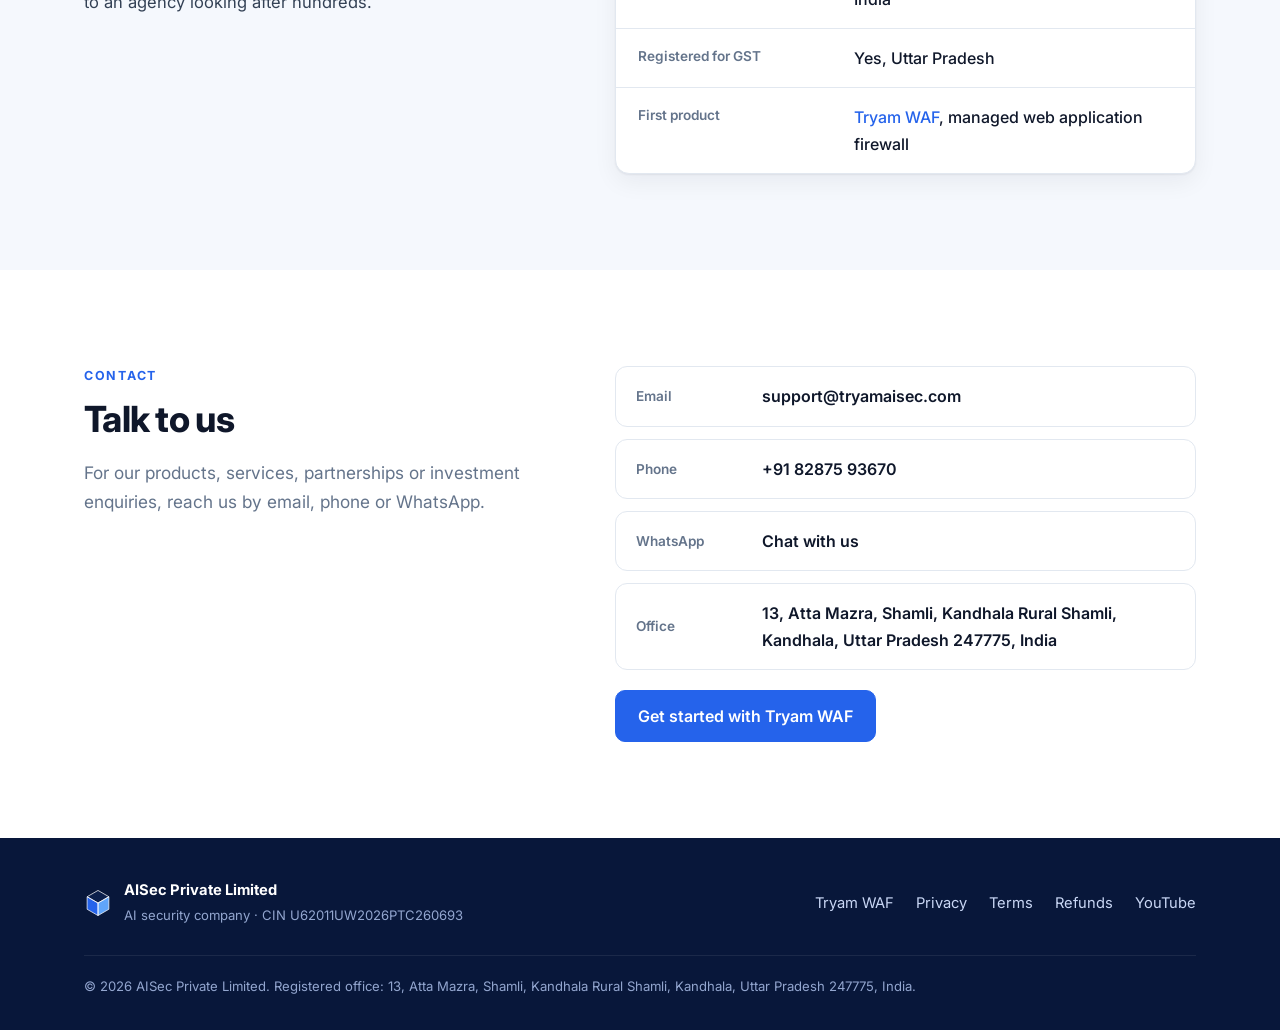
==== commit 79d729be: "Position AISec as an AI security company; Tryam WAF as product 1 Co-Authored-By: Claude Opus 5.5 <no" ====
--- a/index.html
+++ b/index.html
@@ -3,12 +3,12 @@
 <head>
 <meta charset="utf-8">
 <meta name="viewport" content="width=device-width, initial-scale=1">
-<title>AISec Private Limited: web and AI application security, made in India</title>
-<meta name="description" content="AISec Private Limited is an Indian cyber security company. We build Tryam, a managed web application firewall, and help businesses secure their websites, APIs and AI applications.">
+<title>AISec Private Limited: an AI security company from India</title>
+<meta name="description" content="AISec Private Limited is an Indian AI security company. We build products for the security challenges AI brings to websites, APIs and AI applications. Our first product is Tryam WAF.">
 <link rel="canonical" href="https://aisecurety.com/">
 <meta property="og:site_name" content="AISec Private Limited">
-<meta property="og:title" content="AISec Private Limited: web and AI application security, made in India">
-<meta property="og:description" content="We build Tryam, a managed web application firewall, and help Indian businesses secure their websites, APIs and AI applications.">
+<meta property="og:title" content="AISec Private Limited: an AI security company from India">
+<meta property="og:description" content="We build products for the security challenges AI brings to websites, APIs and AI applications. Our first product is Tryam WAF.">
 <meta property="og:type" content="website">
 <meta property="og:url" content="https://aisecurety.com/">
 <meta property="og:image" content="https://aisecurety.com/img/og.png">
@@ -19,19 +19,20 @@
 <link rel="preconnect" href="https://fonts.gstatic.com" crossorigin>
 <link href="https://fonts.googleapis.com/css2?family=Inter:wght@400;500;600;700;800&display=swap" rel="stylesheet">
 <link rel="stylesheet" href="/styles.css">
-<script type="application/ld+json">{"@context":"https://schema.org","@type":"Organization","@id":"https://aisecurety.com/#organization","name":"AISec Private Limited","legalName":"AISec Private Limited","url":"https://aisecurety.com/","logo":"https://aisecurety.com/img/logo-mark.svg","description":"AISec Private Limited is an Indian cyber security company. It builds Tryam, a managed web application firewall, and provides security consulting, secure development and infrastructure security services.","identifier":{"@type":"PropertyValue","propertyID":"CIN","value":"U62011UW2026PTC260693"},"foundingDate":"2026","telephone":"+918287593670","email":"support@tryamaisec.com","address":{"@type":"PostalAddress","streetAddress":"13, Atta Mazra, Shamli, Kandhala Rural Shamli","addressLocality":"Kandhala","addressRegion":"Uttar Pradesh","postalCode":"247775","addressCountry":"IN"},"brand":{"@type":"Brand","name":"Tryam","url":"https://tryamaisec.com/"},"sameAs":["https://tryamaisec.com/","https://www.youtube.com/@tryamaisec"]}</script>
+<script type="application/ld+json">{"@context":"https://schema.org","@type":"Organization","@id":"https://aisecurety.com/#organization","name":"AISec Private Limited","legalName":"AISec Private Limited","url":"https://aisecurety.com/","logo":"https://aisecurety.com/img/logo-mark.svg","description":"AISec Private Limited is an Indian AI security company. It builds products for the security challenges AI brings to websites, APIs and AI applications. Its first product is Tryam WAF, a managed web application firewall.","knowsAbout":["AI security","Web application security","API security","Prompt injection","Bot management","Web application firewall"],"identifier":{"@type":"PropertyValue","propertyID":"CIN","value":"U62011UW2026PTC260693"},"foundingDate":"2026","telephone":"+918287593670","email":"support@tryamaisec.com","address":{"@type":"PostalAddress","streetAddress":"13, Atta Mazra, Shamli, Kandhala Rural Shamli","addressLocality":"Kandhala","addressRegion":"Uttar Pradesh","postalCode":"247775","addressCountry":"IN"},"brand":{"@type":"Brand","name":"Tryam","url":"https://tryamaisec.com/"},"sameAs":["https://tryamaisec.com/","https://www.youtube.com/@tryamaisec"]}</script>
 </head>
 <body>
 <a class="skip" href="#main">Skip to content</a>
 <header class="top" id="top">
   <div class="wrap top-in">
-    <a class="brand" href="/" aria-label="AISec Private Limited, home"><img src="/img/logo-mark.svg" alt="" width="34" height="34"><span>AISec<small>Private Limited</small></span></a>
+    <a class="brand" href="/" aria-label="AISec Private Limited, home"><img src="/img/logo-mark.svg" alt="" width="34" height="34"><span>AISec<small>AI security company</small></span></a>
     <input type="checkbox" id="nav-t" class="nav-t" aria-label="Open menu">
     <label for="nav-t" class="nav-b" aria-hidden="true"><span></span><span></span><span></span></label>
     <nav aria-label="Main">
-      <a href="#product">Product</a>
+      <a href="#challenge">The challenge</a>
+      <a href="#products">Products</a>
+      <a href="#approach">Approach</a>
       <a href="#services">Services</a>
-      <a href="#why">Why AISec</a>
       <a href="#company">Company</a>
       <a class="btn small" href="#contact">Contact us</a>
     </nav>
@@ -42,29 +43,29 @@
 <section class="hero">
   <div class="wrap hero-in">
     <div class="hero-copy">
-      <p class="eyebrow">Cyber security company · Made in India</p>
-      <h1>Security for India's websites, APIs and AI applications</h1>
-      <p class="lead">AISec Private Limited builds <strong>Tryam</strong>, a managed web application firewall that stops attacks before they reach a business's website. Alongside the product, we help organisations design, build and run their systems securely.</p>
+      <p class="eyebrow">AI security company · Made in India</p>
+      <h1>Security for the age of AI</h1>
+      <p class="lead">AI is changing how applications are built and how they are attacked. <strong>AISec</strong> builds security products for the challenges AI brings to websites, APIs and AI applications, starting with <strong>Tryam WAF</strong>.</p>
       <div class="cta">
-        <a class="btn" href="https://tryamaisec.com/get-started">Get started with Tryam</a>
+        <a class="btn" href="#products">Our first product: Tryam WAF</a>
         <a class="btn ghost" href="#contact">Talk to us</a>
       </div>
       <ul class="hero-points">
         <li>Indian company, registered in Uttar Pradesh</li>
-        <li>Edge servers in Mumbai and Singapore</li>
-        <li>Built for teams without a security department</li>
+        <li>Focused only on AI-era security</li>
+        <li>First product live: Tryam WAF</li>
       </ul>
     </div>
     <div class="hero-art" aria-hidden="true">
       <div class="shield">
         <div class="flow">
-          <div class="node in">Visitors and bots</div>
+          <div class="node in">Users, bots and AI agents</div>
           <div class="arrow"></div>
-          <div class="node core"><img src="/img/logo-mark.svg" alt="" width="40" height="40"><b>Tryam edge</b><span>filters attacks</span></div>
+          <div class="node core"><img src="/img/logo-mark.svg" alt="" width="40" height="40"><b>AISec protection</b><span>for web, APIs and AI apps</span></div>
           <div class="arrow ok"></div>
-          <div class="node out">Your website</div>
+          <div class="node out">Your website, API or AI app</div>
         </div>
-        <div class="blocked"><span>SQL injection</span><span>XSS</span><span>Bot floods</span><span>Prompt injection</span></div>
+        <div class="blocked"><span>Prompt injection</span><span>Jailbreaks</span><span>Data leaks</span><span>Bot floods</span><span>SQL injection</span></div>
       </div>
     </div>
   </div>
@@ -72,51 +73,79 @@
 
 <section class="band">
   <div class="wrap band-in">
-    <div><b>3 steps</b><span>to put a website behind Tryam</span></div>
-    <div><b>Detect first</b><span>see what would be blocked before you enforce</span></div>
-    <div><b>HTTPS included</b><span>certificates issued and renewed for every domain</span></div>
-    <div><b>30-day trial</b><span>no card needed</span></div>
-  </div>
-</section>
-
-<section class="sec" id="problem">
-  <div class="wrap two">
-    <div>
-      <p class="eyebrow">The problem</p>
-      <h2>Most Indian businesses are online. Few have a security team.</h2>
-    </div>
-    <div class="prose">
-      <p>Small and mid-sized companies, start-ups and agencies run websites, online stores, APIs and, more and more, AI chat and assistant features. Automated attacks such as SQL injection, cross-site scripting, credential stuffing and bot floods hit every public site, whatever its size.</p>
-      <p>Enterprise security tools assume a dedicated team to configure and watch them. Indian rules also expect more from businesses: CERT-In requires certain cyber incidents to be reported within 6 hours.</p>
-      <p>AISec exists to give these businesses protection they can switch on in minutes and understand without being security specialists.</p>
-    </div>
-  </div>
-</section>
-
-<section class="sec alt" id="product">
-  <div class="wrap">
-    <div class="head">
-      <p class="eyebrow">Our product</p>
-      <h2>Tryam: a managed web application firewall</h2>
-      <p class="sub">A business points its domain at Tryam. Our edge filters every request and passes only clean traffic to the business's own server, with HTTPS included.</p>
+    <div><b>AI security</b><span>our only focus</span></div>
+    <div><b>Tryam WAF</b><span>our first product, live today</span></div>
+    <div><b>Web, APIs, AI apps</b><span>protected at the edge</span></div>
+    <div><b>Built in India</b><span>for Indian businesses and rules</span></div>
+  </div>
+</section>
+
+<section class="sec" id="challenge">
+  <div class="wrap">
+    <div class="head">
+      <p class="eyebrow">The challenge</p>
+      <h2>AI has created new ways to attack applications</h2>
+      <p class="sub">Businesses are adding AI chat, assistants and AI-driven APIs to their products. Attackers are using automation at a scale they never had before. Traditional security tools were not designed for either.</p>
     </div>
     <div class="grid three">
-      <article class="card"><div class="ic" aria-hidden="true">⛨</div><h3>Stops common web attacks</h3><p>Blocks SQL injection, cross-site scripting, path traversal, command injection and more, at the edge, before they reach the site.</p></article>
-      <article class="card"><div class="ic" aria-hidden="true">◎</div><h3>Detect mode first</h3><p>New domains start in detect mode, so a business sees exactly what would be blocked before switching to block mode.</p></article>
-      <article class="card"><div class="ic" aria-hidden="true">⇅</div><h3>Rate limits and bot control</h3><p>Per-site and per-path limits, for example on a login page. An address that floods a site is cut off automatically.</p></article>
-      <article class="card"><div class="ic" aria-hidden="true">✦</div><h3>APIs and AI applications</h3><p>OpenAPI schema validation, JWT checks and object-enumeration alerts for APIs, and an AI firewall against prompt injection, jailbreaks and data leaks.</p></article>
-      <article class="card"><div class="ic" aria-hidden="true">⎙</div><h3>CERT-In report drafts</h3><p>For an incident, the console prepares a draft CERT-In report from what the firewall saw, to help meet India's 6-hour reporting rule.</p></article>
-      <article class="card"><div class="ic" aria-hidden="true">⌂</div><h3>White label for partners</h3><p>Agencies and managed service providers can offer Tryam under their own brand, with a partner console on their own domain.</p></article>
-    </div>
-
-    <div class="steps">
-      <h3>Onboarding in three steps</h3>
-      <ol>
-        <li><b>Add the domain</b><span>and tell Tryam where the website's server lives.</span></li>
-        <li><b>Prove ownership</b><span>by publishing one DNS TXT record.</span></li>
-        <li><b>Point the A record</b><span>at Tryam. Protection and HTTPS start straight away.</span></li>
+      <article class="card"><div class="ic" aria-hidden="true">⌘</div><h3>Prompt injection and jailbreaks</h3><p>Crafted inputs try to make an AI application ignore its instructions, reveal its system prompt or do things it should not.</p></article>
+      <article class="card"><div class="ic" aria-hidden="true">⊘</div><h3>Data leaks through AI responses</h3><p>Personal data, secrets and internal information can leak out through what an AI application says.</p></article>
+      <article class="card"><div class="ic" aria-hidden="true">⇶</div><h3>Automated attacks at scale</h3><p>Bots and scripts sweep many sites, rotate addresses and try stolen passwords faster than any person can respond.</p></article>
+      <article class="card"><div class="ic" aria-hidden="true">⇄</div><h3>APIs as the new front door</h3><p>AI features run on APIs, and API abuse such as object enumeration and broken token checks exposes data directly.</p></article>
+      <article class="card"><div class="ic" aria-hidden="true">⛨</div><h3>Classic web attacks have not gone away</h3><p>SQL injection, cross-site scripting and command injection still hit every public site, now launched by automated tools.</p></article>
+      <article class="card"><div class="ic" aria-hidden="true">⎙</div><h3>Stricter rules in India</h3><p>CERT-In requires certain cyber incidents to be reported within 6 hours, and most smaller businesses have no security team.</p></article>
+    </div>
+  </div>
+</section>
+
+<section class="sec alt" id="products">
+  <div class="wrap">
+    <div class="head">
+      <p class="eyebrow">Products</p>
+      <h2>Every AISec product answers an AI-era security challenge</h2>
+      <p class="sub">We build focused products, each solving one real problem that AI has created or made worse. Our first product protects the place where most of these attacks arrive: the website, API or AI application itself.</p>
+    </div>
+
+    <article class="product">
+      <div class="product-head">
+        <img src="/img/logo-mark.svg" alt="" width="56" height="56">
+        <div>
+          <p class="tag">Product 1 · Available now</p>
+          <h3>Tryam WAF</h3>
+          <p>A managed web application firewall. A business points its domain at Tryam; our edge filters every request and passes only clean traffic to its own server, with HTTPS included.</p>
+        </div>
+        <a class="btn" href="https://tryamaisec.com/">Visit tryamaisec.com</a>
+      </div>
+      <div class="grid three">
+        <div class="feat"><h4>AI firewall</h4><p>Protection for AI applications against prompt injection, jailbreaks and data leaks such as personal data and secrets.</p></div>
+        <div class="feat"><h4>API protection</h4><p>OpenAPI schema validation, JWT checks and object-enumeration (BOLA) alerts, plus API discovery on every plan.</p></div>
+        <div class="feat"><h4>Bot and abuse control</h4><p>Per-site and per-path rate limits, and an address that floods a site is cut off automatically.</p></div>
+        <div class="feat"><h4>Web attack filtering</h4><p>Blocks SQL injection, cross-site scripting, path traversal, command injection and more, at the edge.</p></div>
+        <div class="feat"><h4>Security visibility</h4><p>Traffic and blocked requests per domain, and a searchable security event log that can be exported as CSV.</p></div>
+        <div class="feat"><h4>CERT-In ready</h4><p>For an incident, the console prepares a draft CERT-In report from what the firewall saw, to help meet the 6-hour rule.</p></div>
+      </div>
+      <ol class="mini-steps">
+        <li><b>Add the domain</b> and where its server lives</li>
+        <li><b>Prove ownership</b> with one DNS TXT record</li>
+        <li><b>Point the A record</b> at Tryam: protection and HTTPS start</li>
       </ol>
-      <a class="btn" href="https://tryamaisec.com/">Visit tryamaisec.com</a>
+    </article>
+  </div>
+</section>
+
+<section class="sec dark" id="approach">
+  <div class="wrap">
+    <div class="head">
+      <p class="eyebrow">Our approach</p>
+      <h2>How we build AI security products</h2>
+    </div>
+    <div class="grid three">
+      <article class="card"><h3>Start from a real challenge</h3><p>Each product begins with an attack businesses face today, not with a technology looking for a use.</p></article>
+      <article class="card"><h3>Simple enough to switch on</h3><p>No security team needed. Tryam takes three onboarding steps, and new domains start in detect mode so nothing is blocked by surprise.</p></article>
+      <article class="card"><h3>Resilient by design</h3><p>Tryam's edge runs on three servers, two in Mumbai and one in Singapore, each protecting traffic on its own. A standby control server takes over in about two seconds.</p></article>
+      <article class="card"><h3>Made for Indian rules</h3><p>CERT-In report drafts, an exportable security event log, and team sign-in with single sign-on and two-factor codes.</p></article>
+      <article class="card"><h3>Reach through partners</h3><p>Agencies and managed service providers can offer our products under their own brand, with a partner console on their own domain.</p></article>
+      <article class="card"><h3>Honest and transparent</h3><p>A 30-day free trial with no card needed, and customers see what would be blocked before anything is blocked.</p></article>
     </div>
   </div>
 </section>
@@ -125,69 +154,53 @@
   <div class="wrap">
     <div class="head">
       <p class="eyebrow">Services</p>
-      <h2>Security services alongside the product</h2>
-      <p class="sub">Our team works with organisations that want hands-on help to secure what they build and run.</p>
+      <h2>AI security services alongside our products</h2>
+      <p class="sub">For organisations that want hands-on help to secure the AI features, APIs and systems they build and run.</p>
     </div>
     <div class="grid two-col">
-      <article class="card wide"><h3>Security consulting and support</h3><p>Reviews of websites, APIs and cloud set-ups, guidance on fixing what we find, and help preparing for audits and CERT-In obligations.</p></article>
-      <article class="card wide"><h3>Secure design and development</h3><p>Design and development of web applications and APIs with security built in from the start: authentication, access control, input handling and logging.</p></article>
+      <article class="card wide"><h3>AI and application security consulting</h3><p>Reviews of AI features, websites, APIs and cloud set-ups, guidance on fixing what we find, and help preparing for audits and CERT-In obligations.</p></article>
+      <article class="card wide"><h3>Secure AI and application development</h3><p>Design and development of AI features, web applications and APIs with security built in: input and output handling, authentication, access control and logging.</p></article>
       <article class="card wide"><h3>Infrastructure and network security management</h3><p>Setting up and managing the security of servers and networks: firewalls, HTTPS, monitoring, backups and incident response.</p></article>
-      <article class="card wide"><h3>Security research and development</h3><p>Research into new attack techniques against web and AI applications, turned into protection inside Tryam.</p></article>
-    </div>
-  </div>
-</section>
-
-<section class="sec dark" id="why">
-  <div class="wrap">
-    <div class="head">
-      <p class="eyebrow">Why AISec</p>
-      <h2>Built in India, for the way Indian businesses work</h2>
-    </div>
-    <div class="grid three">
-      <article class="card"><h3>Simple enough to switch on</h3><p>Three onboarding steps, detect mode before block mode and automatic HTTPS. No security team needed to get started.</p></article>
-      <article class="card"><h3>Resilient by design</h3><p>Three edge servers, two in Mumbai and one in Singapore, each protecting traffic on its own. If the main control server fails, a standby takes over in about two seconds.</p></article>
-      <article class="card"><h3>Ready for Indian rules</h3><p>CERT-In report drafts, a searchable security event log that can be exported, and team sign-in with single sign-on and two-factor codes.</p></article>
-      <article class="card"><h3>Made for AI-era applications</h3><p>Protection for APIs and AI features, not just web pages: schema checks, token checks and an AI firewall for prompts and responses.</p></article>
-      <article class="card"><h3>Scales through partners</h3><p>A white-label partner programme lets agencies and managed service providers protect many client sites under their own brand.</p></article>
-      <article class="card"><h3>Honest and transparent</h3><p>Every plan starts with a 30-day free trial with no card needed, and customers see what Tryam would block before it blocks anything.</p></article>
-    </div>
-  </div>
-</section>
-
-<section class="sec" id="company">
+      <article class="card wide"><h3>AI security research and development</h3><p>Research into new attack techniques against web and AI applications, turned into protection inside our products.</p></article>
+    </div>
+  </div>
+</section>
+
+<section class="sec alt" id="company">
   <div class="wrap two">
     <div>
       <p class="eyebrow">Company</p>
       <h2>About AISec Private Limited</h2>
       <div class="prose">
-        <p>AISec Private Limited is a private limited company incorporated in India in 2026. We develop and operate Tryam, our managed web application firewall, and provide information technology security services to businesses.</p>
-        <p>Our mission is to make strong web and AI application security simple and accessible for every Indian business, from a single website to an agency looking after hundreds.</p>
+        <p>AISec Private Limited is an AI security company, incorporated in India in 2026. Every product we build addresses a security challenge that AI has created or made worse. Our first product is Tryam WAF, a managed web application firewall with protection for websites, APIs and AI applications.</p>
+        <p>Our mission is to make AI-era security simple and accessible for every Indian business, from a single website to an agency looking after hundreds.</p>
       </div>
     </div>
     <dl class="facts">
       <div><dt>Legal name</dt><dd>AISec Private Limited</dd></div>
+      <div><dt>Focus</dt><dd>AI security products and services</dd></div>
       <div><dt>Corporate Identity Number (CIN)</dt><dd class="mono">U62011UW2026PTC260693</dd></div>
       <div><dt>Incorporated</dt><dd>2026, India</dd></div>
       <div><dt>Registered office</dt><dd>13, Atta Mazra, Shamli, Kandhala Rural Shamli, Kandhala, Uttar Pradesh 247775, India</dd></div>
       <div><dt>Registered for GST</dt><dd>Yes, Uttar Pradesh</dd></div>
-      <div><dt>Product</dt><dd><a href="https://tryamaisec.com/">Tryam</a>, managed web application firewall</dd></div>
+      <div><dt>First product</dt><dd><a href="https://tryamaisec.com/">Tryam WAF</a>, managed web application firewall</dd></div>
     </dl>
   </div>
 </section>
 
-<section class="sec alt" id="contact">
+<section class="sec" id="contact">
   <div class="wrap two">
     <div>
       <p class="eyebrow">Contact</p>
       <h2>Talk to us</h2>
-      <p class="sub">For the product, services, partnerships or investment enquiries, reach us by email, phone or WhatsApp.</p>
+      <p class="sub">For our products, services, partnerships or investment enquiries, reach us by email, phone or WhatsApp.</p>
     </div>
     <div class="contact">
       <a class="c-row" href="mailto:support@tryamaisec.com"><span>Email</span><b>support@tryamaisec.com</b></a>
       <a class="c-row" href="tel:+918287593670"><span>Phone</span><b>+91 82875 93670</b></a>
       <a class="c-row" href="https://wa.me/918287593670" rel="noopener"><span>WhatsApp</span><b>Chat with us</b></a>
       <div class="c-row"><span>Office</span><b>13, Atta Mazra, Shamli, Kandhala Rural Shamli, Kandhala, Uttar Pradesh 247775, India</b></div>
-      <a class="btn" href="https://tryamaisec.com/get-started">Get started with Tryam</a>
+      <a class="btn" href="https://tryamaisec.com/get-started">Get started with Tryam WAF</a>
     </div>
   </div>
 </section>
@@ -195,9 +208,9 @@
 
 <footer class="foot">
   <div class="wrap foot-in">
-    <div class="foot-brand"><img src="/img/logo-mark.svg" alt="" width="28" height="28"><div><b>AISec Private Limited</b><span>CIN U62011UW2026PTC260693</span></div></div>
+    <div class="foot-brand"><img src="/img/logo-mark.svg" alt="" width="28" height="28"><div><b>AISec Private Limited</b><span>AI security company · CIN U62011UW2026PTC260693</span></div></div>
     <nav aria-label="Footer">
-      <a href="https://tryamaisec.com/">Tryam</a>
+      <a href="https://tryamaisec.com/">Tryam WAF</a>
       <a href="https://tryamaisec.com/privacy">Privacy</a>
       <a href="https://tryamaisec.com/terms">Terms</a>
       <a href="https://tryamaisec.com/refunds">Refunds</a>
--- a/styles.css
+++ b/styles.css
@@ -9,7 +9,7 @@
 img{max-width:100%;display:block}
 a{color:var(--blue);text-decoration:none}
 a:hover{text-decoration:underline}
-h1,h2,h3{color:var(--ink);line-height:1.2;letter-spacing:-.02em;margin:0 0 .5em}
+h1,h2,h3{color:var(--ink);line-height:1.2;letter-spacing:-.02em;margin:0 0 .5em;text-wrap:balance}
 h1{font-size:clamp(2.1rem,4.6vw,3.4rem);font-weight:800}
 h2{font-size:clamp(1.6rem,3vw,2.25rem);font-weight:750}
 h3{font-size:1.1rem;font-weight:650}
@@ -148,3 +148,19 @@
   .nav-t:checked~nav{display:flex}
 }
 @media (prefers-reduced-motion:reduce){html{scroll-behavior:auto}.btn{transition:none}}
+
+/* product */
+.product{background:#fff;border:1px solid var(--line);border-radius:18px;box-shadow:var(--shadow);padding:34px;border-top:4px solid var(--blue)}
+.product-head{display:grid;grid-template-columns:auto 1fr auto;gap:24px;align-items:center;margin-bottom:30px}
+.product-head h3{font-size:1.7rem;margin:0 0 .3em}
+.product-head p{margin:0;color:var(--text)}
+.tag{display:inline-block;font-size:.74rem;font-weight:700;letter-spacing:.1em;text-transform:uppercase;color:#047857;background:#d1fae5;border-radius:999px;padding:3px 10px;margin-bottom:8px!important}
+.feat{padding:18px 20px;border-radius:12px;background:var(--soft);border:1px solid var(--line)}
+.feat h4{margin:0 0 6px;color:var(--ink);font-size:1rem}
+.feat p{margin:0;font-size:.94rem}
+.mini-steps{list-style:none;counter-reset:s;margin:26px 0 0;padding:22px 0 0;border-top:1px solid var(--line);display:grid;grid-template-columns:repeat(3,1fr);gap:18px;font-size:.94rem;color:var(--muted)}
+.mini-steps li{counter-increment:s;position:relative;padding-left:40px}
+.mini-steps li::before{content:counter(s);position:absolute;left:0;top:-2px;width:28px;height:28px;border-radius:50%;background:var(--navy);color:#fff;display:grid;place-items:center;font-weight:700;font-size:.85rem}
+.mini-steps b{color:var(--ink)}
+@media (max-width:980px){.product-head{grid-template-columns:auto 1fr}.product-head .btn{grid-column:1/-1;justify-self:start}}
+@media (max-width:720px){.product{padding:22px}.product-head{grid-template-columns:1fr}.mini-steps{grid-template-columns:1fr}}
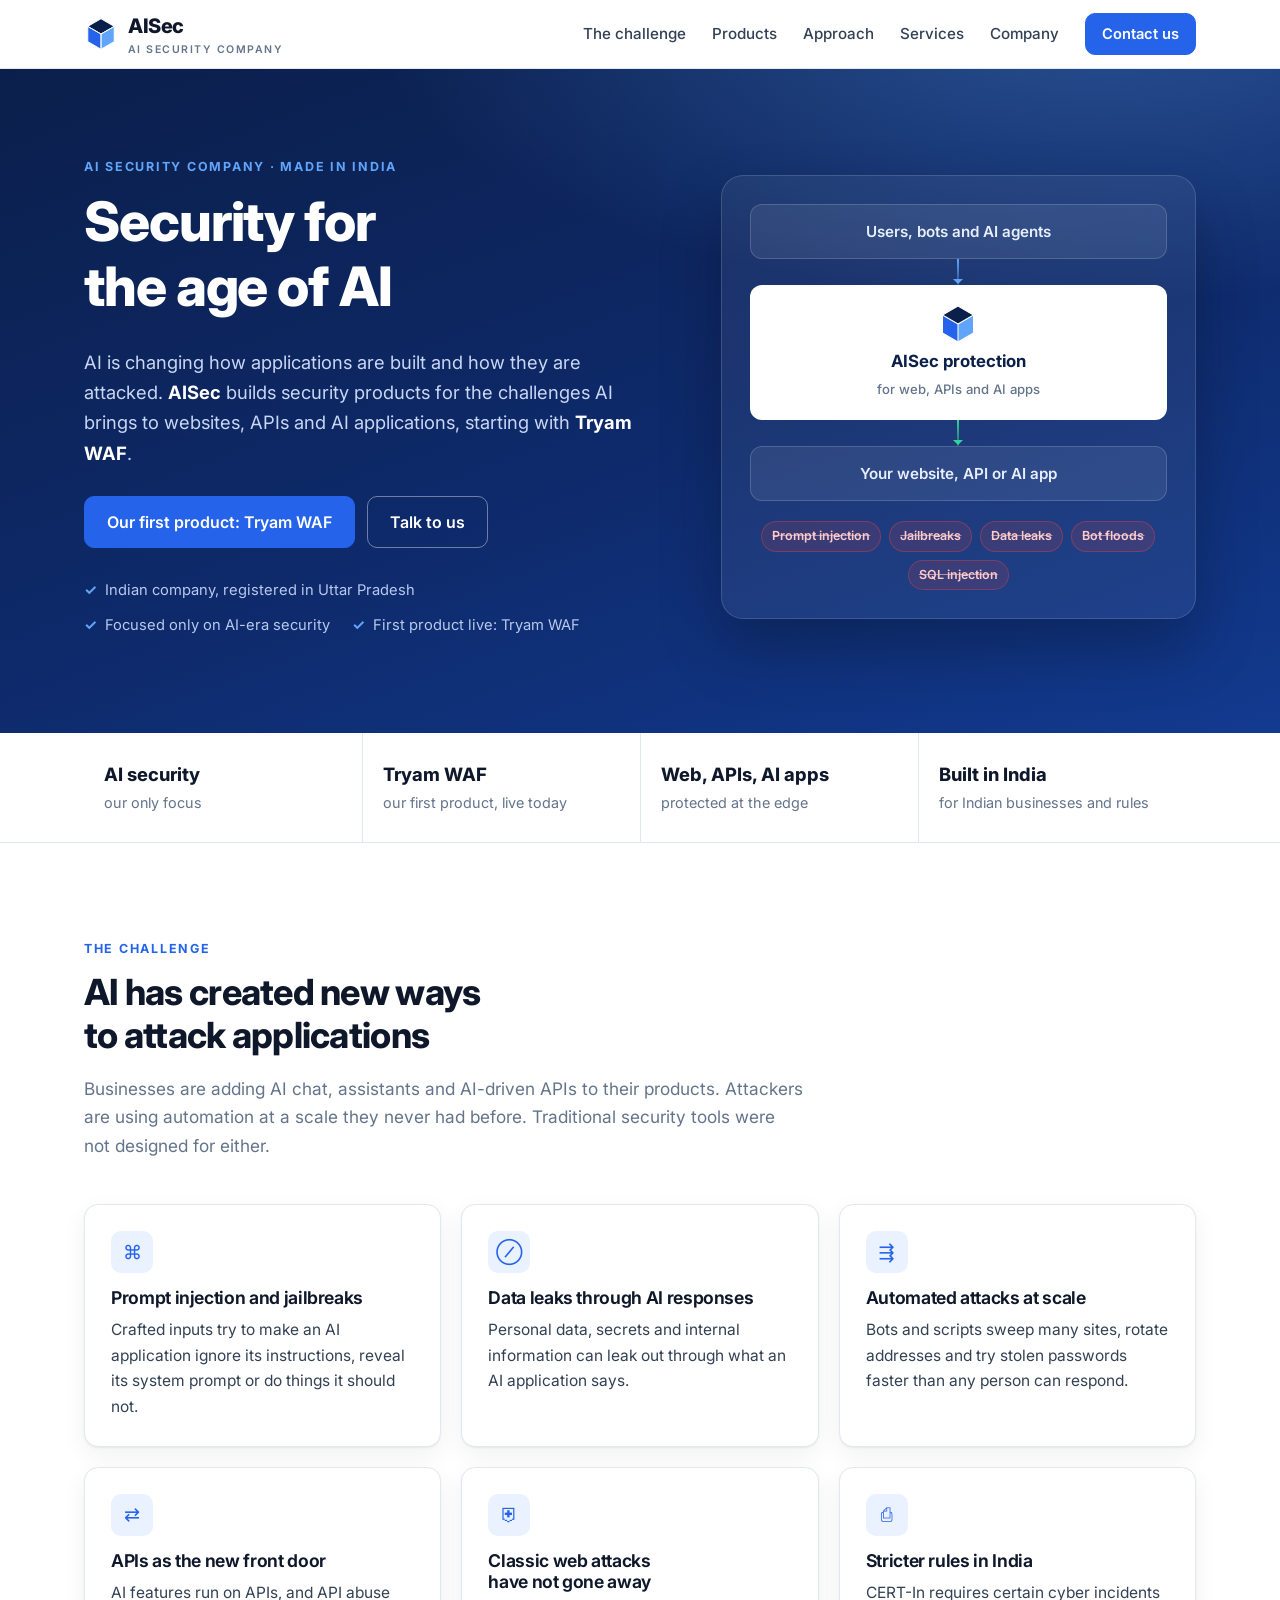
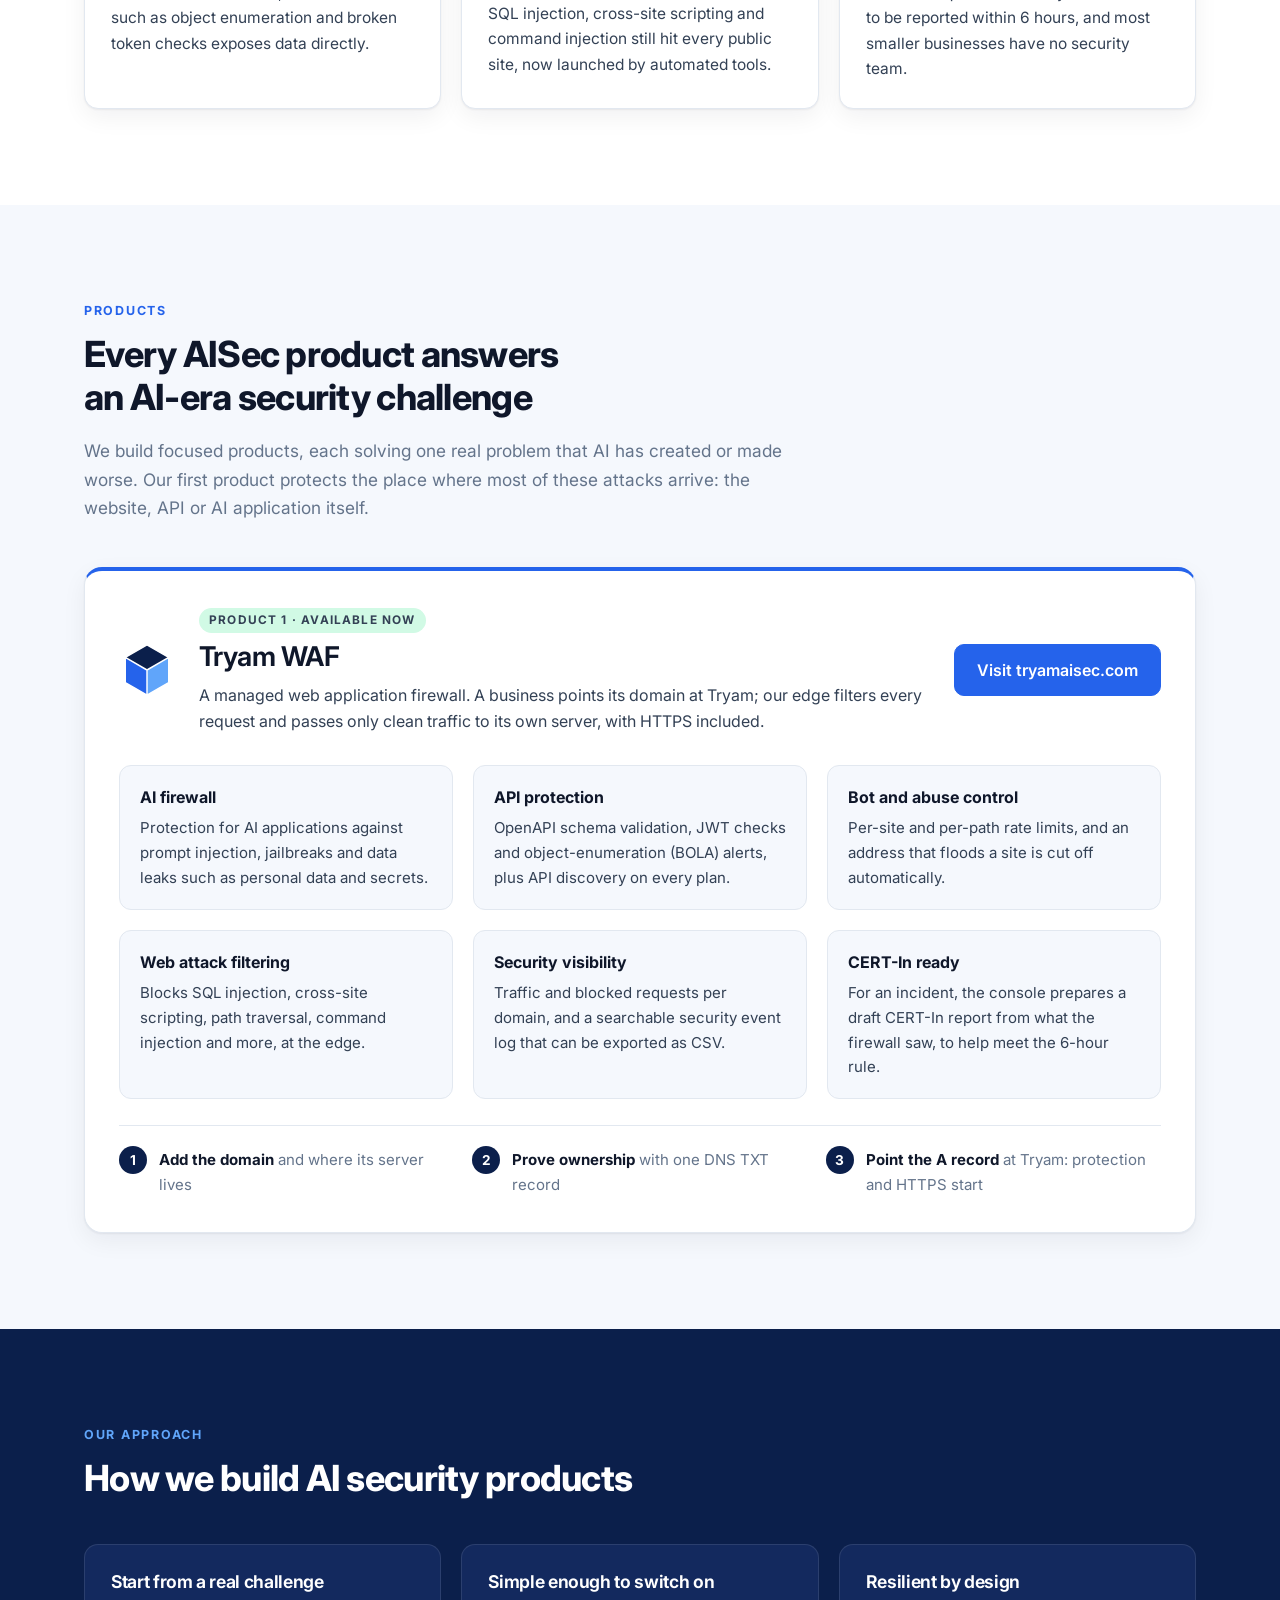
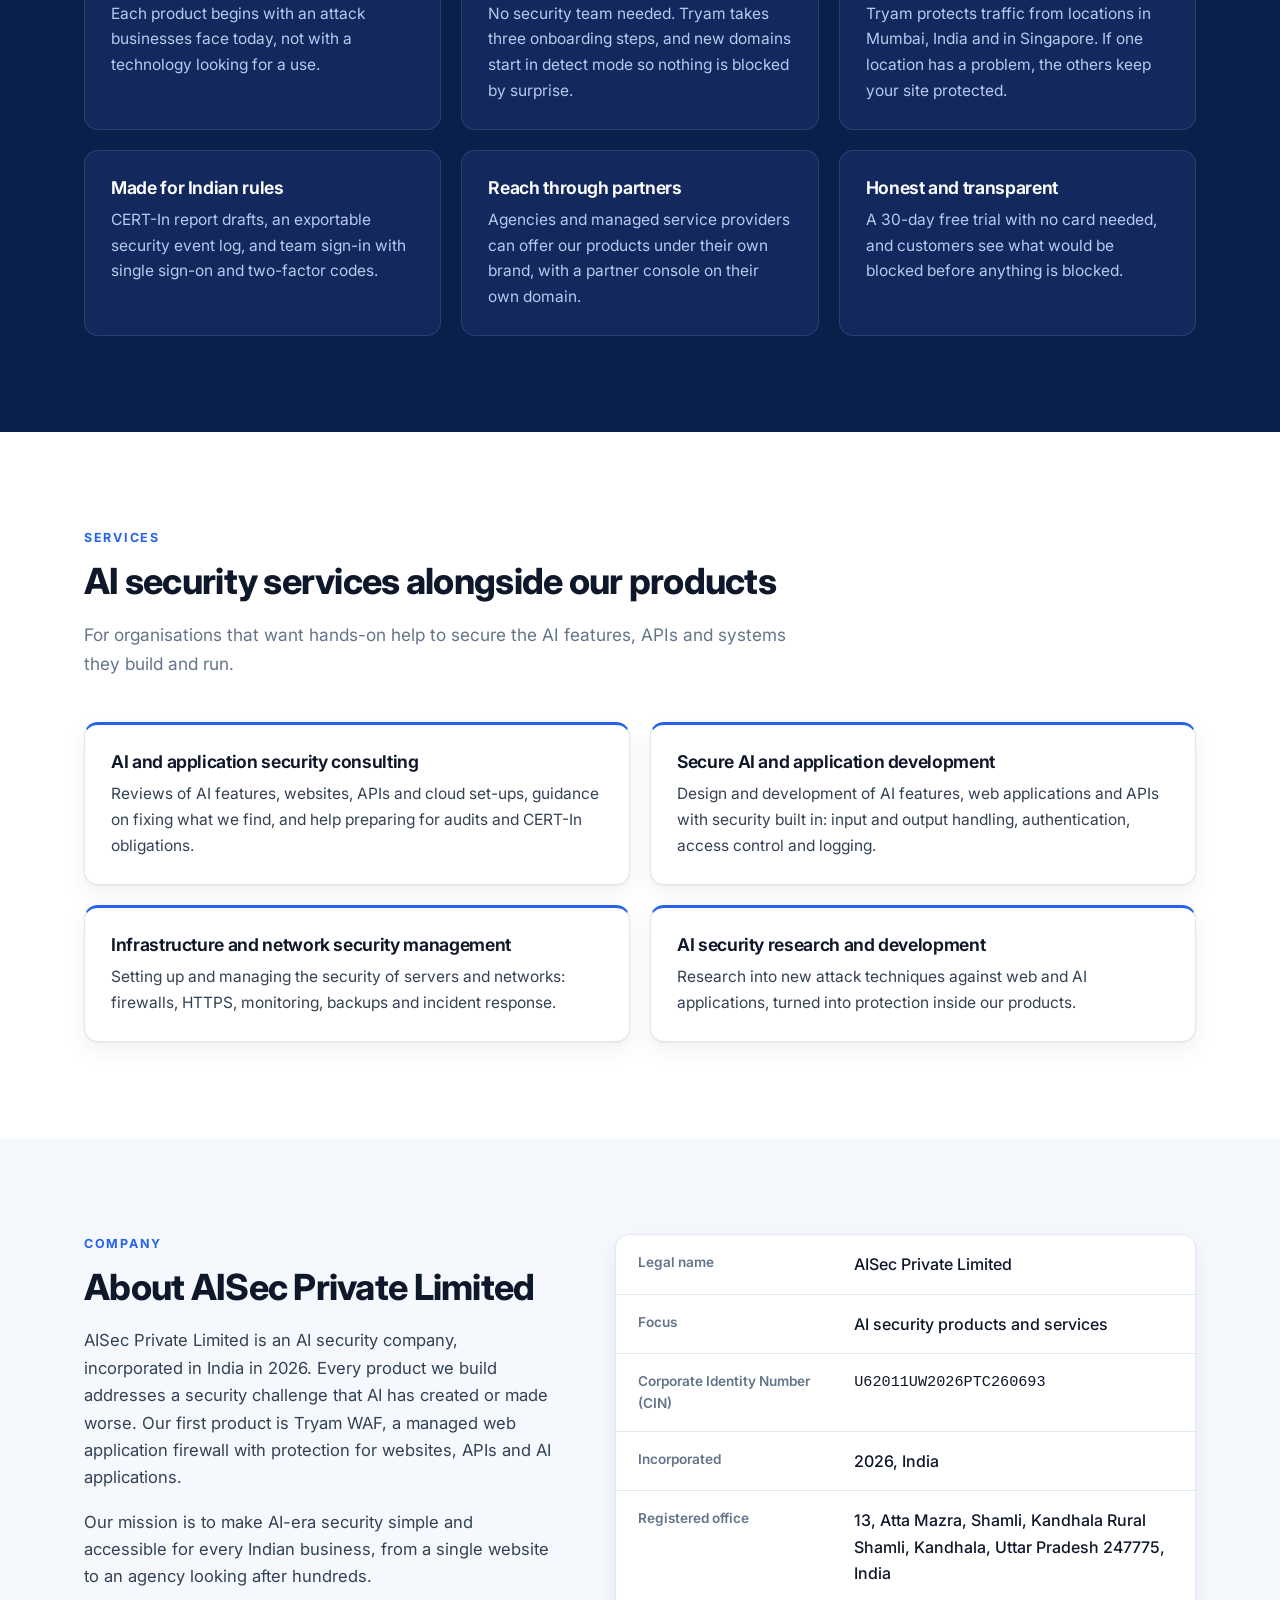
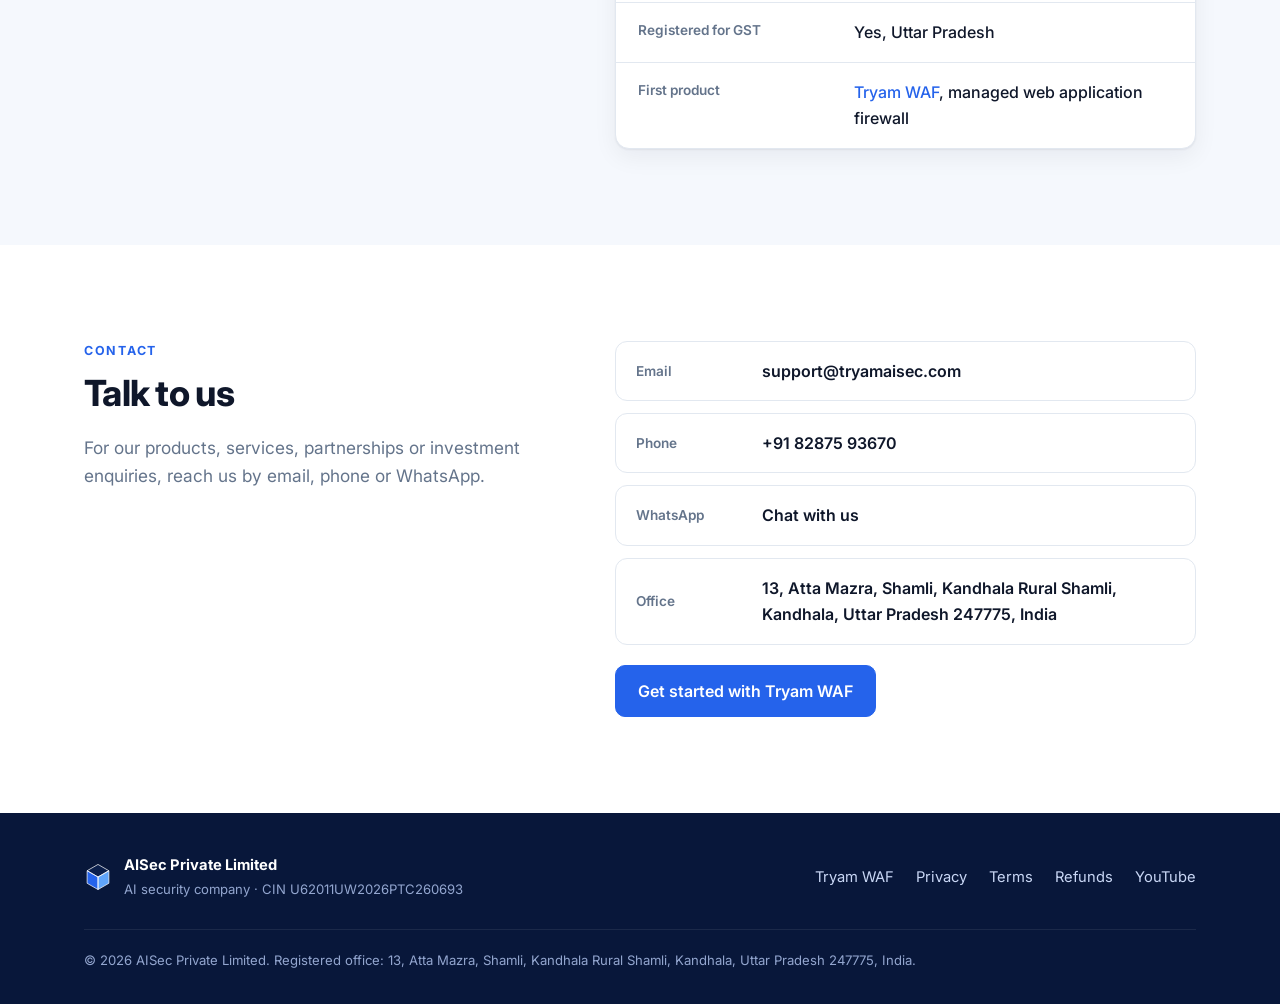
==== commit d35b4c24: "Resilient by design: name the locations, not the servers Co-Authored-By: Claude Opus 5.5 <noreply@an" ====
--- a/index.html
+++ b/index.html
@@ -5,13 +5,13 @@
 <meta name="viewport" content="width=device-width, initial-scale=1">
 <title>AISec Private Limited: an AI security company from India</title>
 <meta name="description" content="AISec Private Limited is an Indian AI security company. We build products for the security challenges AI brings to websites, APIs and AI applications. Our first product is Tryam WAF.">
-<link rel="canonical" href="https://aisecurety.com/">
+<link rel="canonical" href="https://aisecsecurity.com/">
 <meta property="og:site_name" content="AISec Private Limited">
 <meta property="og:title" content="AISec Private Limited: an AI security company from India">
 <meta property="og:description" content="We build products for the security challenges AI brings to websites, APIs and AI applications. Our first product is Tryam WAF.">
 <meta property="og:type" content="website">
-<meta property="og:url" content="https://aisecurety.com/">
-<meta property="og:image" content="https://aisecurety.com/img/og.png">
+<meta property="og:url" content="https://aisecsecurity.com/">
+<meta property="og:image" content="https://aisecsecurity.com/img/og.png">
 <meta name="twitter:card" content="summary_large_image">
 <meta name="theme-color" content="#0b1f4b">
 <link rel="icon" type="image/svg+xml" href="/img/favicon.svg">
@@ -19,7 +19,7 @@
 <link rel="preconnect" href="https://fonts.gstatic.com" crossorigin>
 <link href="https://fonts.googleapis.com/css2?family=Inter:wght@400;500;600;700;800&display=swap" rel="stylesheet">
 <link rel="stylesheet" href="/styles.css">
-<script type="application/ld+json">{"@context":"https://schema.org","@type":"Organization","@id":"https://aisecurety.com/#organization","name":"AISec Private Limited","legalName":"AISec Private Limited","url":"https://aisecurety.com/","logo":"https://aisecurety.com/img/logo-mark.svg","description":"AISec Private Limited is an Indian AI security company. It builds products for the security challenges AI brings to websites, APIs and AI applications. Its first product is Tryam WAF, a managed web application firewall.","knowsAbout":["AI security","Web application security","API security","Prompt injection","Bot management","Web application firewall"],"identifier":{"@type":"PropertyValue","propertyID":"CIN","value":"U62011UW2026PTC260693"},"foundingDate":"2026","telephone":"+918287593670","email":"support@tryamaisec.com","address":{"@type":"PostalAddress","streetAddress":"13, Atta Mazra, Shamli, Kandhala Rural Shamli","addressLocality":"Kandhala","addressRegion":"Uttar Pradesh","postalCode":"247775","addressCountry":"IN"},"brand":{"@type":"Brand","name":"Tryam","url":"https://tryamaisec.com/"},"sameAs":["https://tryamaisec.com/","https://www.youtube.com/@tryamaisec"]}</script>
+<script type="application/ld+json">{"@context":"https://schema.org","@type":"Organization","@id":"https://aisecsecurity.com/#organization","name":"AISec Private Limited","legalName":"AISec Private Limited","url":"https://aisecsecurity.com/","logo":"https://aisecsecurity.com/img/logo-mark.svg","description":"AISec Private Limited is an Indian AI security company. It builds products for the security challenges AI brings to websites, APIs and AI applications. Its first product is Tryam WAF, a managed web application firewall.","knowsAbout":["AI security","Web application security","API security","Prompt injection","Bot management","Web application firewall"],"identifier":{"@type":"PropertyValue","propertyID":"CIN","value":"U62011UW2026PTC260693"},"foundingDate":"2026","telephone":"+918287593670","email":"support@tryamaisec.com","address":{"@type":"PostalAddress","streetAddress":"13, Atta Mazra, Shamli, Kandhala Rural Shamli","addressLocality":"Kandhala","addressRegion":"Uttar Pradesh","postalCode":"247775","addressCountry":"IN"},"brand":{"@type":"Brand","name":"Tryam","url":"https://tryamaisec.com/"},"sameAs":["https://tryamaisec.com/","https://www.youtube.com/@tryamaisec"]}</script>
 </head>
 <body>
 <a class="skip" href="#main">Skip to content</a>
@@ -142,7 +142,7 @@
     <div class="grid three">
       <article class="card"><h3>Start from a real challenge</h3><p>Each product begins with an attack businesses face today, not with a technology looking for a use.</p></article>
       <article class="card"><h3>Simple enough to switch on</h3><p>No security team needed. Tryam takes three onboarding steps, and new domains start in detect mode so nothing is blocked by surprise.</p></article>
-      <article class="card"><h3>Resilient by design</h3><p>Tryam's edge runs on three servers, two in Mumbai and one in Singapore, each protecting traffic on its own. A standby control server takes over in about two seconds.</p></article>
+      <article class="card"><h3>Resilient by design</h3><p>Tryam protects traffic from locations in Mumbai, India and in Singapore. If one location has a problem, the others keep your site protected.</p></article>
       <article class="card"><h3>Made for Indian rules</h3><p>CERT-In report drafts, an exportable security event log, and team sign-in with single sign-on and two-factor codes.</p></article>
       <article class="card"><h3>Reach through partners</h3><p>Agencies and managed service providers can offer our products under their own brand, with a partner console on their own domain.</p></article>
       <article class="card"><h3>Honest and transparent</h3><p>A 30-day free trial with no card needed, and customers see what would be blocked before anything is blocked.</p></article>
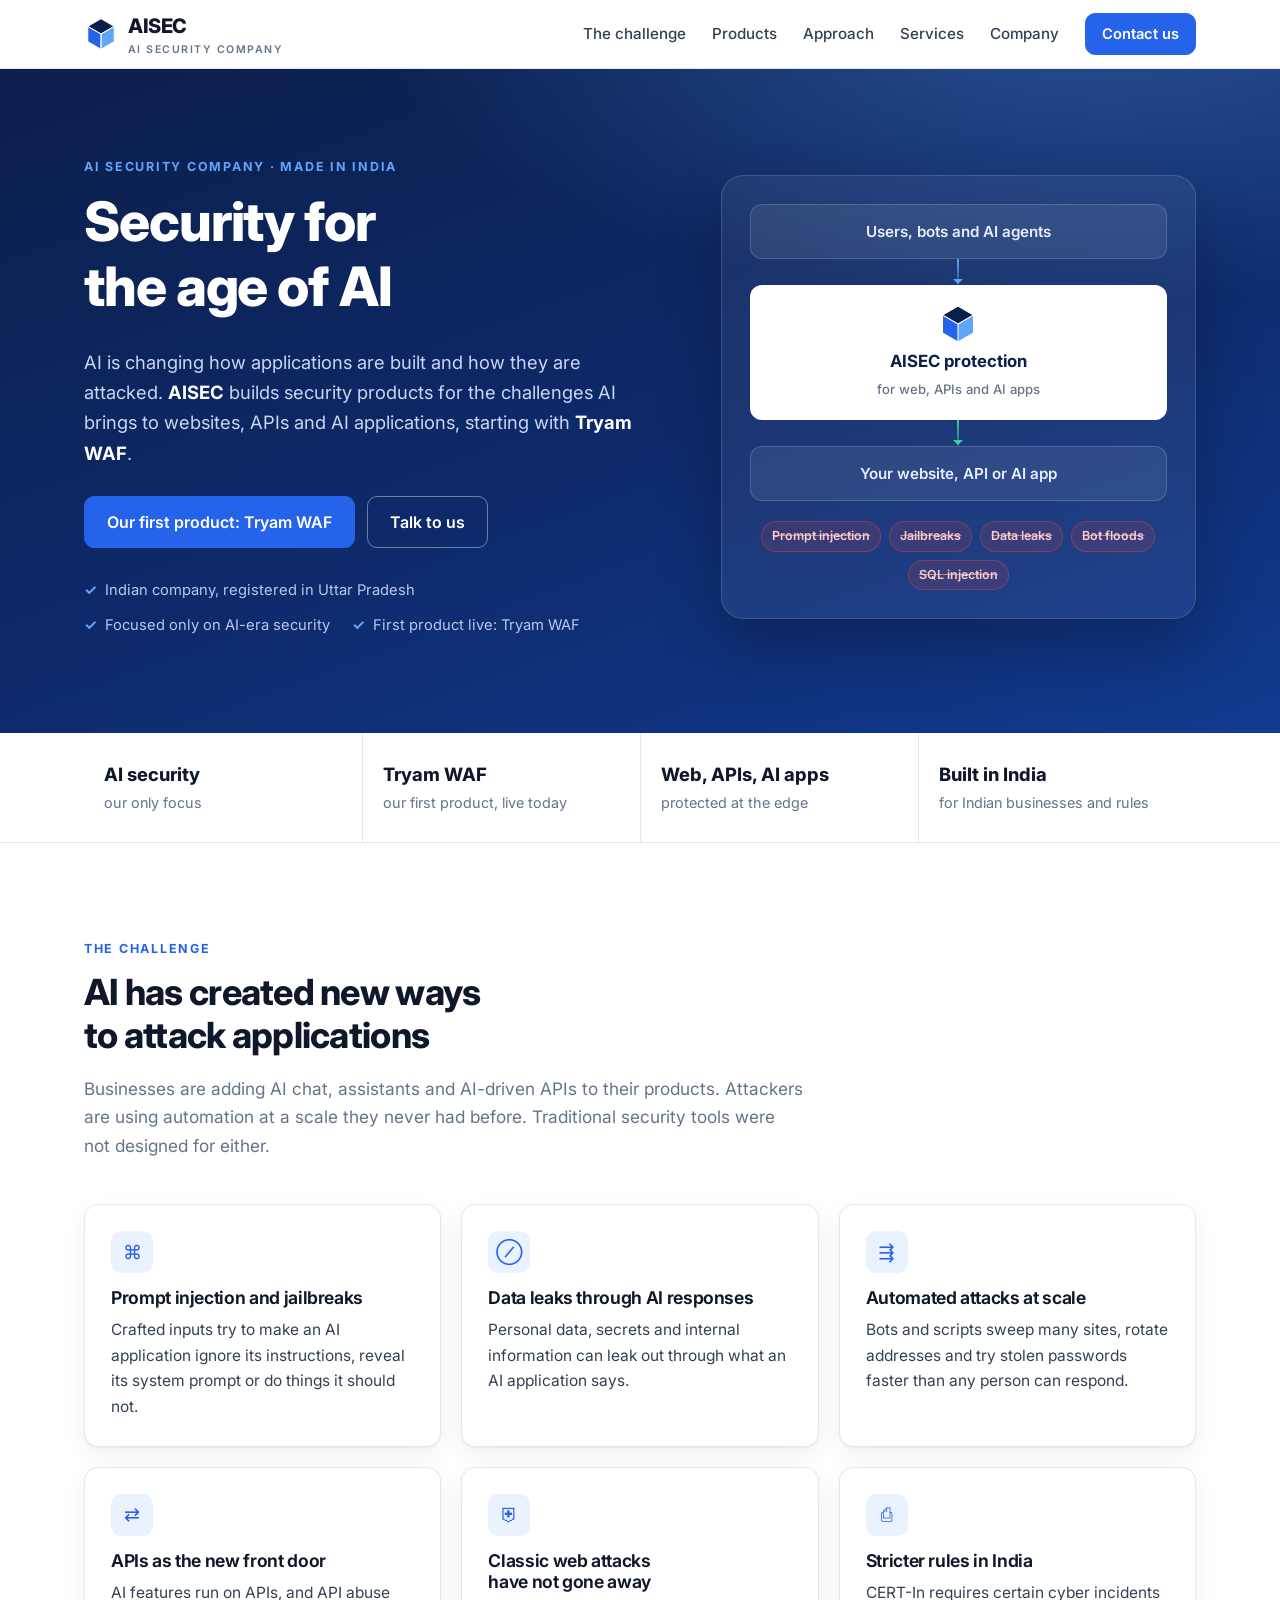
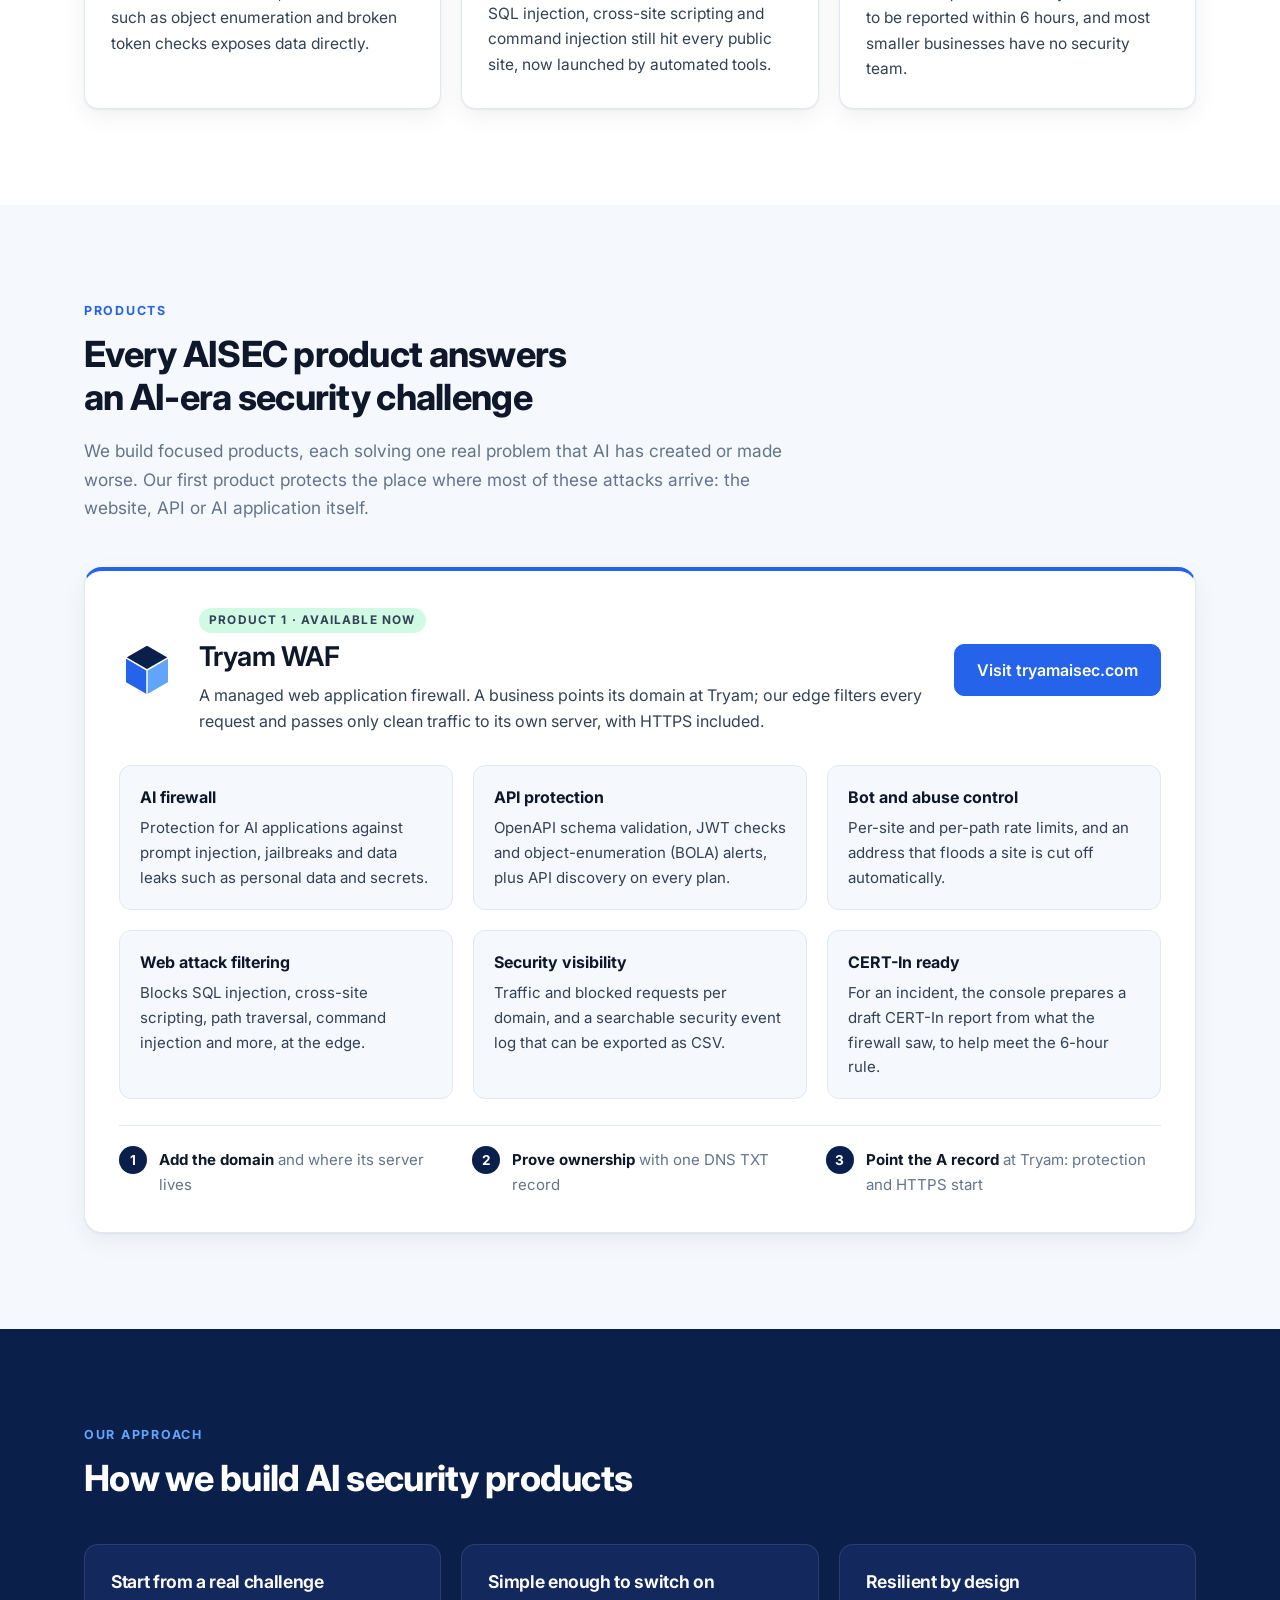
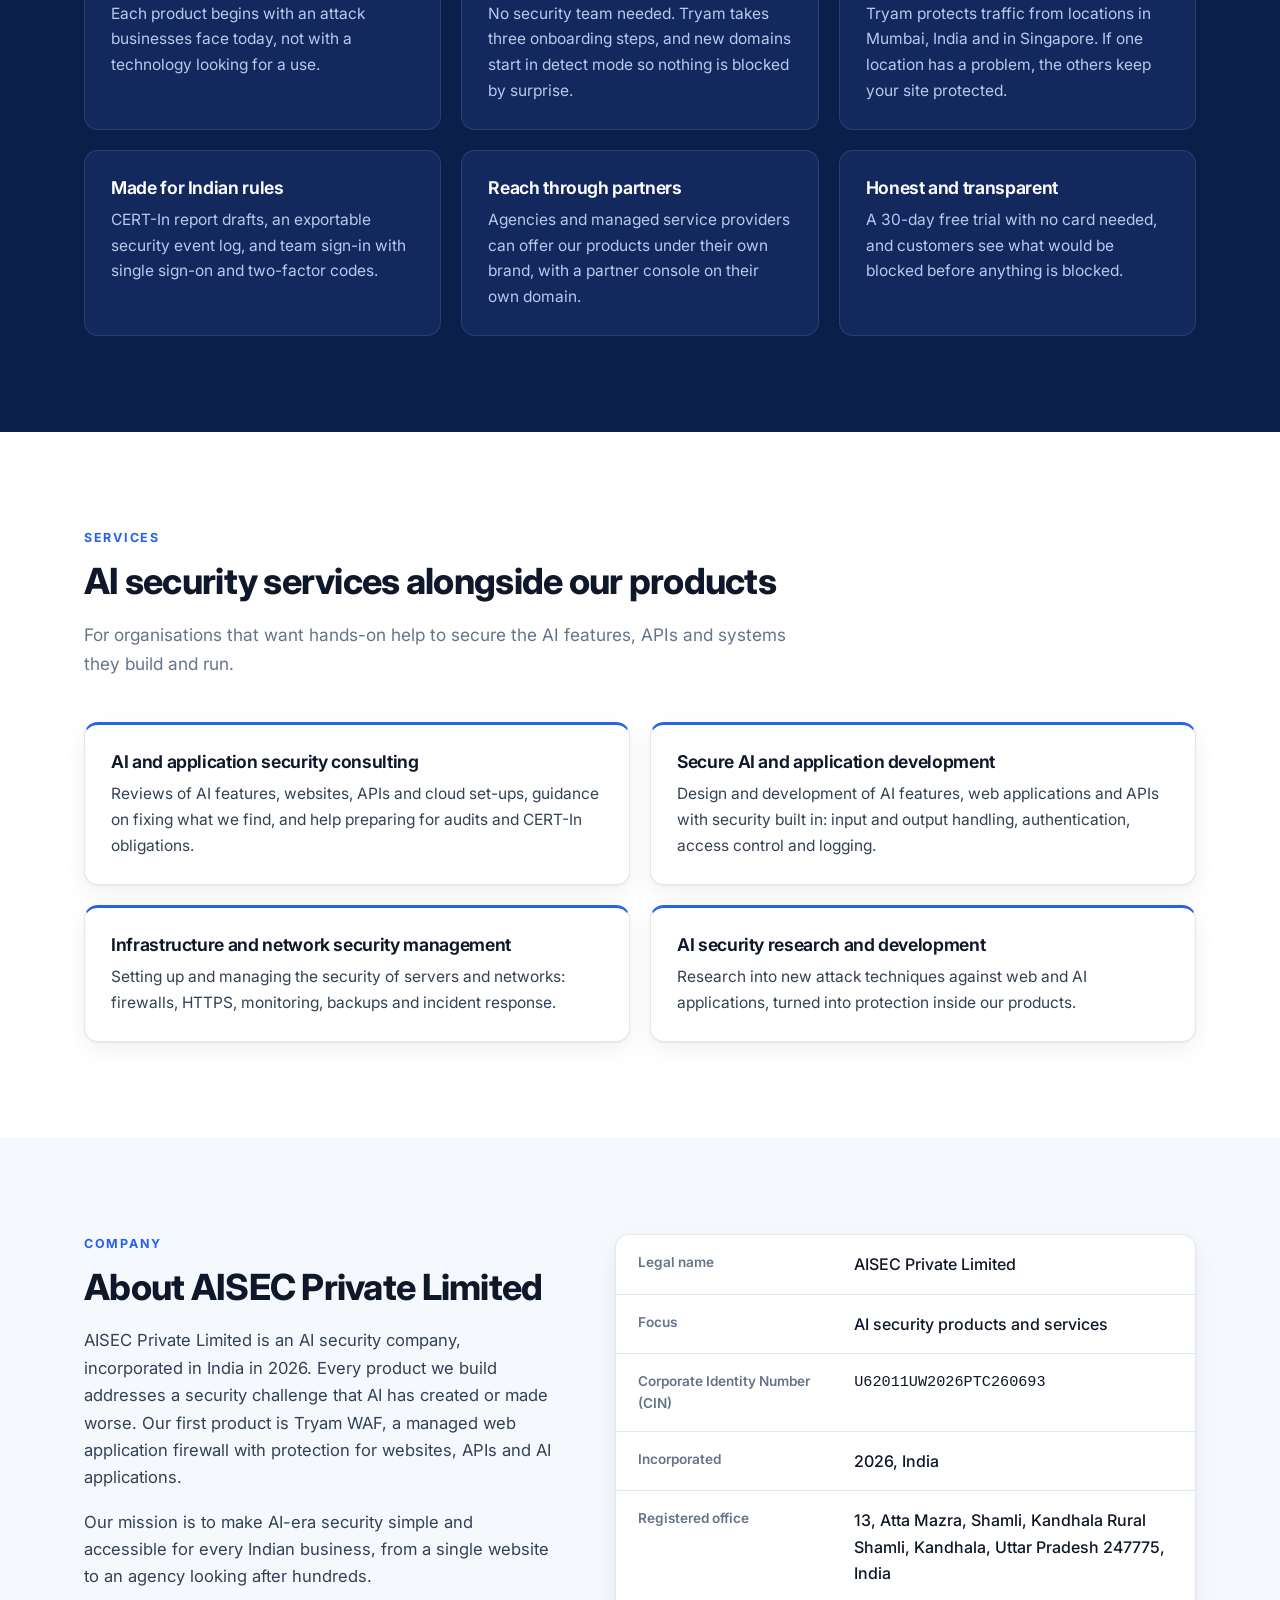
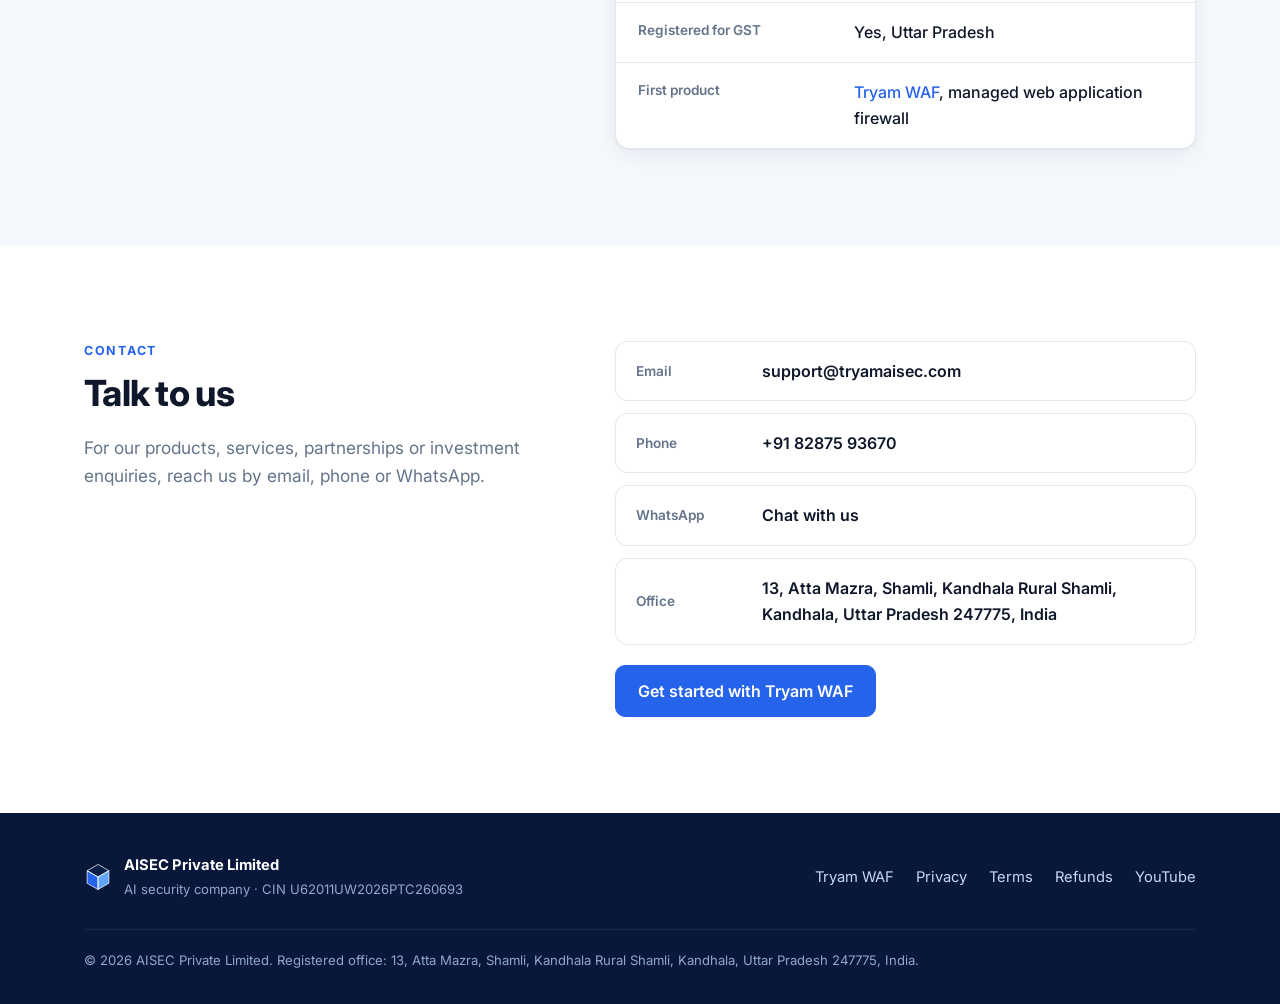
==== commit 2ba36e6f: "Write the company name as AISEC Co-Authored-By: Claude Opus 5.5 <noreply@anthropic.com>" ====
--- a/index.html
+++ b/index.html
@@ -3,11 +3,11 @@
 <head>
 <meta charset="utf-8">
 <meta name="viewport" content="width=device-width, initial-scale=1">
-<title>AISec Private Limited: an AI security company from India</title>
-<meta name="description" content="AISec Private Limited is an Indian AI security company. We build products for the security challenges AI brings to websites, APIs and AI applications. Our first product is Tryam WAF.">
+<title>AISEC Private Limited: an AI security company from India</title>
+<meta name="description" content="AISEC Private Limited is an Indian AI security company. We build products for the security challenges AI brings to websites, APIs and AI applications. Our first product is Tryam WAF.">
 <link rel="canonical" href="https://aisecsecurity.com/">
-<meta property="og:site_name" content="AISec Private Limited">
-<meta property="og:title" content="AISec Private Limited: an AI security company from India">
+<meta property="og:site_name" content="AISEC Private Limited">
+<meta property="og:title" content="AISEC Private Limited: an AI security company from India">
 <meta property="og:description" content="We build products for the security challenges AI brings to websites, APIs and AI applications. Our first product is Tryam WAF.">
 <meta property="og:type" content="website">
 <meta property="og:url" content="https://aisecsecurity.com/">
@@ -19,13 +19,13 @@
 <link rel="preconnect" href="https://fonts.gstatic.com" crossorigin>
 <link href="https://fonts.googleapis.com/css2?family=Inter:wght@400;500;600;700;800&display=swap" rel="stylesheet">
 <link rel="stylesheet" href="/styles.css">
-<script type="application/ld+json">{"@context":"https://schema.org","@type":"Organization","@id":"https://aisecsecurity.com/#organization","name":"AISec Private Limited","legalName":"AISec Private Limited","url":"https://aisecsecurity.com/","logo":"https://aisecsecurity.com/img/logo-mark.svg","description":"AISec Private Limited is an Indian AI security company. It builds products for the security challenges AI brings to websites, APIs and AI applications. Its first product is Tryam WAF, a managed web application firewall.","knowsAbout":["AI security","Web application security","API security","Prompt injection","Bot management","Web application firewall"],"identifier":{"@type":"PropertyValue","propertyID":"CIN","value":"U62011UW2026PTC260693"},"foundingDate":"2026","telephone":"+918287593670","email":"support@tryamaisec.com","address":{"@type":"PostalAddress","streetAddress":"13, Atta Mazra, Shamli, Kandhala Rural Shamli","addressLocality":"Kandhala","addressRegion":"Uttar Pradesh","postalCode":"247775","addressCountry":"IN"},"brand":{"@type":"Brand","name":"Tryam","url":"https://tryamaisec.com/"},"sameAs":["https://tryamaisec.com/","https://www.youtube.com/@tryamaisec"]}</script>
+<script type="application/ld+json">{"@context":"https://schema.org","@type":"Organization","@id":"https://aisecsecurity.com/#organization","name":"AISEC Private Limited","legalName":"AISEC Private Limited","url":"https://aisecsecurity.com/","logo":"https://aisecsecurity.com/img/logo-mark.svg","description":"AISEC Private Limited is an Indian AI security company. It builds products for the security challenges AI brings to websites, APIs and AI applications. Its first product is Tryam WAF, a managed web application firewall.","knowsAbout":["AI security","Web application security","API security","Prompt injection","Bot management","Web application firewall"],"identifier":{"@type":"PropertyValue","propertyID":"CIN","value":"U62011UW2026PTC260693"},"foundingDate":"2026","telephone":"+918287593670","email":"support@tryamaisec.com","address":{"@type":"PostalAddress","streetAddress":"13, Atta Mazra, Shamli, Kandhala Rural Shamli","addressLocality":"Kandhala","addressRegion":"Uttar Pradesh","postalCode":"247775","addressCountry":"IN"},"brand":{"@type":"Brand","name":"Tryam","url":"https://tryamaisec.com/"},"sameAs":["https://tryamaisec.com/","https://www.youtube.com/@tryamaisec"]}</script>
 </head>
 <body>
 <a class="skip" href="#main">Skip to content</a>
 <header class="top" id="top">
   <div class="wrap top-in">
-    <a class="brand" href="/" aria-label="AISec Private Limited, home"><img src="/img/logo-mark.svg" alt="" width="34" height="34"><span>AISec<small>AI security company</small></span></a>
+    <a class="brand" href="/" aria-label="AISEC Private Limited, home"><img src="/img/logo-mark.svg" alt="" width="34" height="34"><span>AISEC<small>AI security company</small></span></a>
     <input type="checkbox" id="nav-t" class="nav-t" aria-label="Open menu">
     <label for="nav-t" class="nav-b" aria-hidden="true"><span></span><span></span><span></span></label>
     <nav aria-label="Main">
@@ -45,7 +45,7 @@
     <div class="hero-copy">
       <p class="eyebrow">AI security company · Made in India</p>
       <h1>Security for the age of AI</h1>
-      <p class="lead">AI is changing how applications are built and how they are attacked. <strong>AISec</strong> builds security products for the challenges AI brings to websites, APIs and AI applications, starting with <strong>Tryam WAF</strong>.</p>
+      <p class="lead">AI is changing how applications are built and how they are attacked. <strong>AISEC</strong> builds security products for the challenges AI brings to websites, APIs and AI applications, starting with <strong>Tryam WAF</strong>.</p>
       <div class="cta">
         <a class="btn" href="#products">Our first product: Tryam WAF</a>
         <a class="btn ghost" href="#contact">Talk to us</a>
@@ -61,7 +61,7 @@
         <div class="flow">
           <div class="node in">Users, bots and AI agents</div>
           <div class="arrow"></div>
-          <div class="node core"><img src="/img/logo-mark.svg" alt="" width="40" height="40"><b>AISec protection</b><span>for web, APIs and AI apps</span></div>
+          <div class="node core"><img src="/img/logo-mark.svg" alt="" width="40" height="40"><b>AISEC protection</b><span>for web, APIs and AI apps</span></div>
           <div class="arrow ok"></div>
           <div class="node out">Your website, API or AI app</div>
         </div>
@@ -102,7 +102,7 @@
   <div class="wrap">
     <div class="head">
       <p class="eyebrow">Products</p>
-      <h2>Every AISec product answers an AI-era security challenge</h2>
+      <h2>Every AISEC product answers an AI-era security challenge</h2>
       <p class="sub">We build focused products, each solving one real problem that AI has created or made worse. Our first product protects the place where most of these attacks arrive: the website, API or AI application itself.</p>
     </div>
 
@@ -170,14 +170,14 @@
   <div class="wrap two">
     <div>
       <p class="eyebrow">Company</p>
-      <h2>About AISec Private Limited</h2>
+      <h2>About AISEC Private Limited</h2>
       <div class="prose">
-        <p>AISec Private Limited is an AI security company, incorporated in India in 2026. Every product we build addresses a security challenge that AI has created or made worse. Our first product is Tryam WAF, a managed web application firewall with protection for websites, APIs and AI applications.</p>
+        <p>AISEC Private Limited is an AI security company, incorporated in India in 2026. Every product we build addresses a security challenge that AI has created or made worse. Our first product is Tryam WAF, a managed web application firewall with protection for websites, APIs and AI applications.</p>
         <p>Our mission is to make AI-era security simple and accessible for every Indian business, from a single website to an agency looking after hundreds.</p>
       </div>
     </div>
     <dl class="facts">
-      <div><dt>Legal name</dt><dd>AISec Private Limited</dd></div>
+      <div><dt>Legal name</dt><dd>AISEC Private Limited</dd></div>
       <div><dt>Focus</dt><dd>AI security products and services</dd></div>
       <div><dt>Corporate Identity Number (CIN)</dt><dd class="mono">U62011UW2026PTC260693</dd></div>
       <div><dt>Incorporated</dt><dd>2026, India</dd></div>
@@ -208,7 +208,7 @@
 
 <footer class="foot">
   <div class="wrap foot-in">
-    <div class="foot-brand"><img src="/img/logo-mark.svg" alt="" width="28" height="28"><div><b>AISec Private Limited</b><span>AI security company · CIN U62011UW2026PTC260693</span></div></div>
+    <div class="foot-brand"><img src="/img/logo-mark.svg" alt="" width="28" height="28"><div><b>AISEC Private Limited</b><span>AI security company · CIN U62011UW2026PTC260693</span></div></div>
     <nav aria-label="Footer">
       <a href="https://tryamaisec.com/">Tryam WAF</a>
       <a href="https://tryamaisec.com/privacy">Privacy</a>
@@ -216,7 +216,7 @@
       <a href="https://tryamaisec.com/refunds">Refunds</a>
       <a href="https://www.youtube.com/@tryamaisec" rel="noopener">YouTube</a>
     </nav>
-    <p class="legal">© 2026 AISec Private Limited. Registered office: 13, Atta Mazra, Shamli, Kandhala Rural Shamli, Kandhala, Uttar Pradesh 247775, India.</p>
+    <p class="legal">© 2026 AISEC Private Limited. Registered office: 13, Atta Mazra, Shamli, Kandhala Rural Shamli, Kandhala, Uttar Pradesh 247775, India.</p>
   </div>
 </footer>
 <script>document.querySelectorAll('.top nav a').forEach(a=>a.addEventListener('click',()=>{document.getElementById('nav-t').checked=false}))</script>
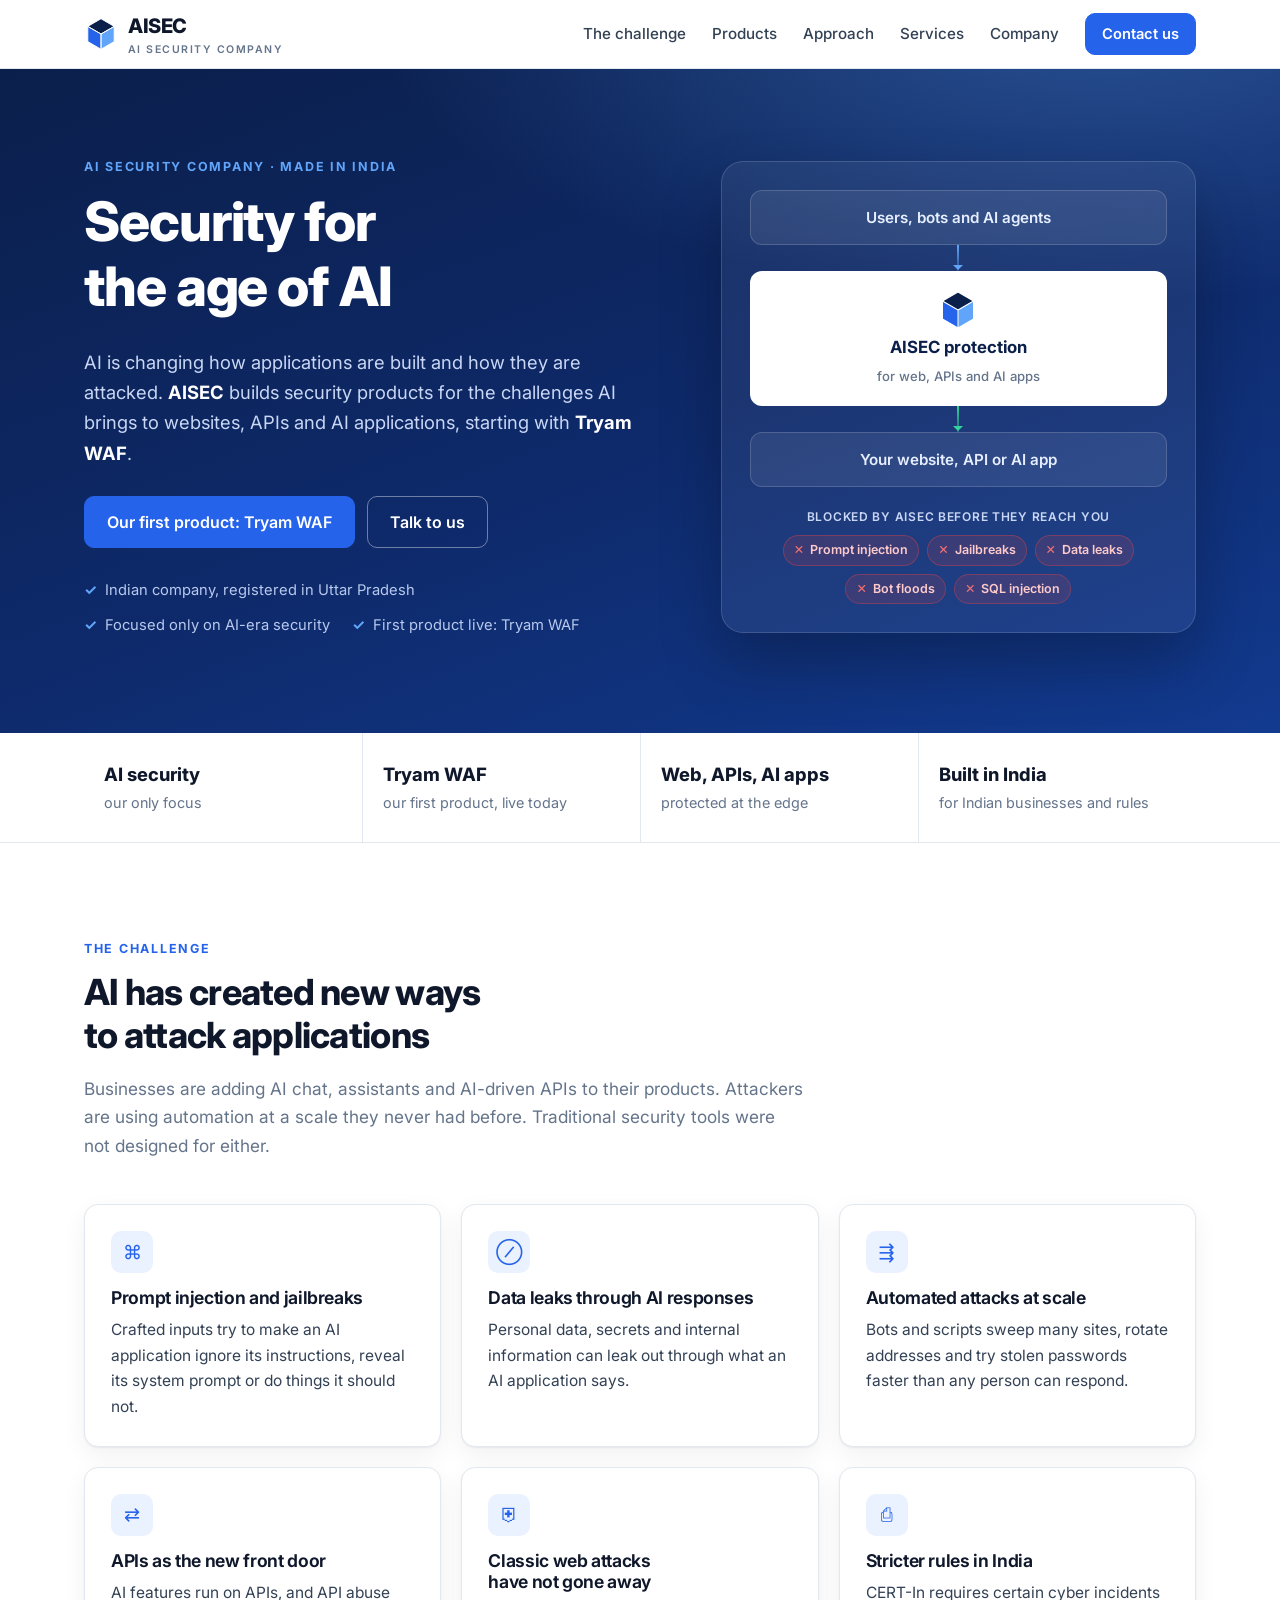
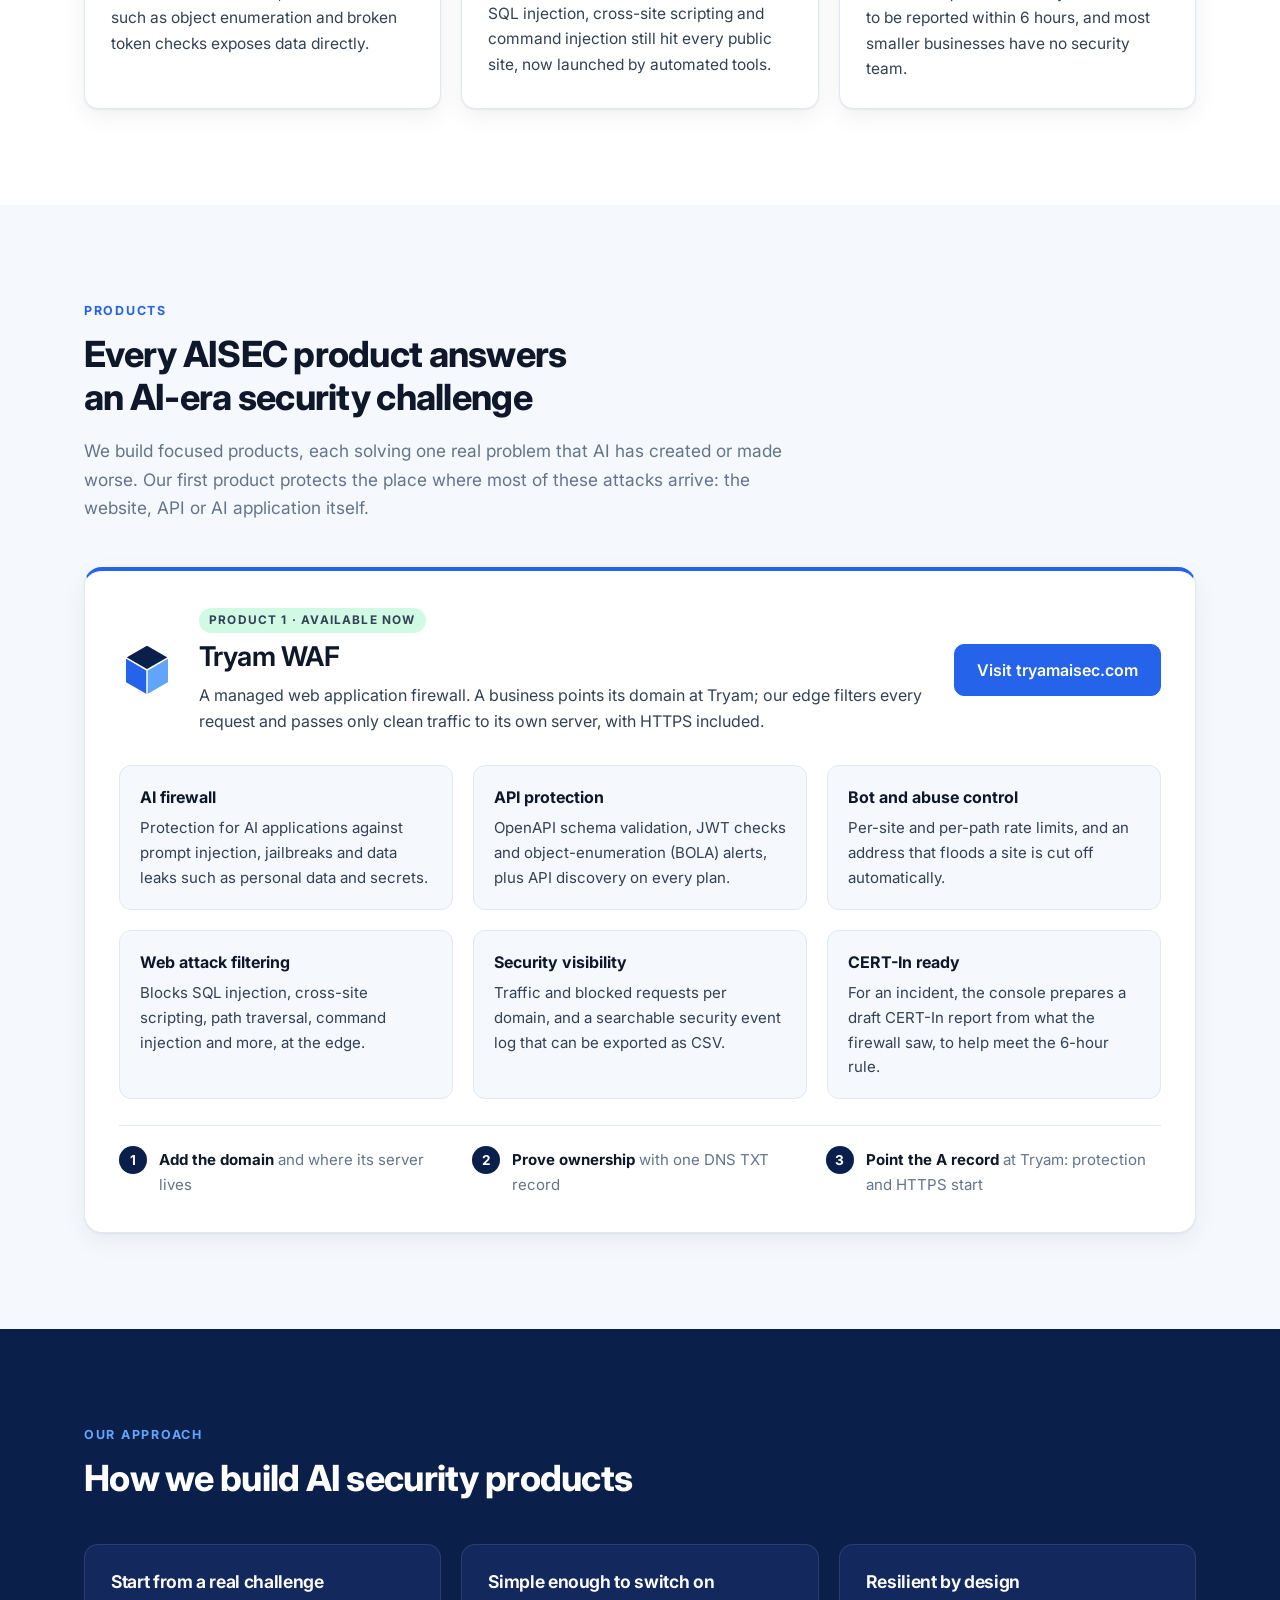
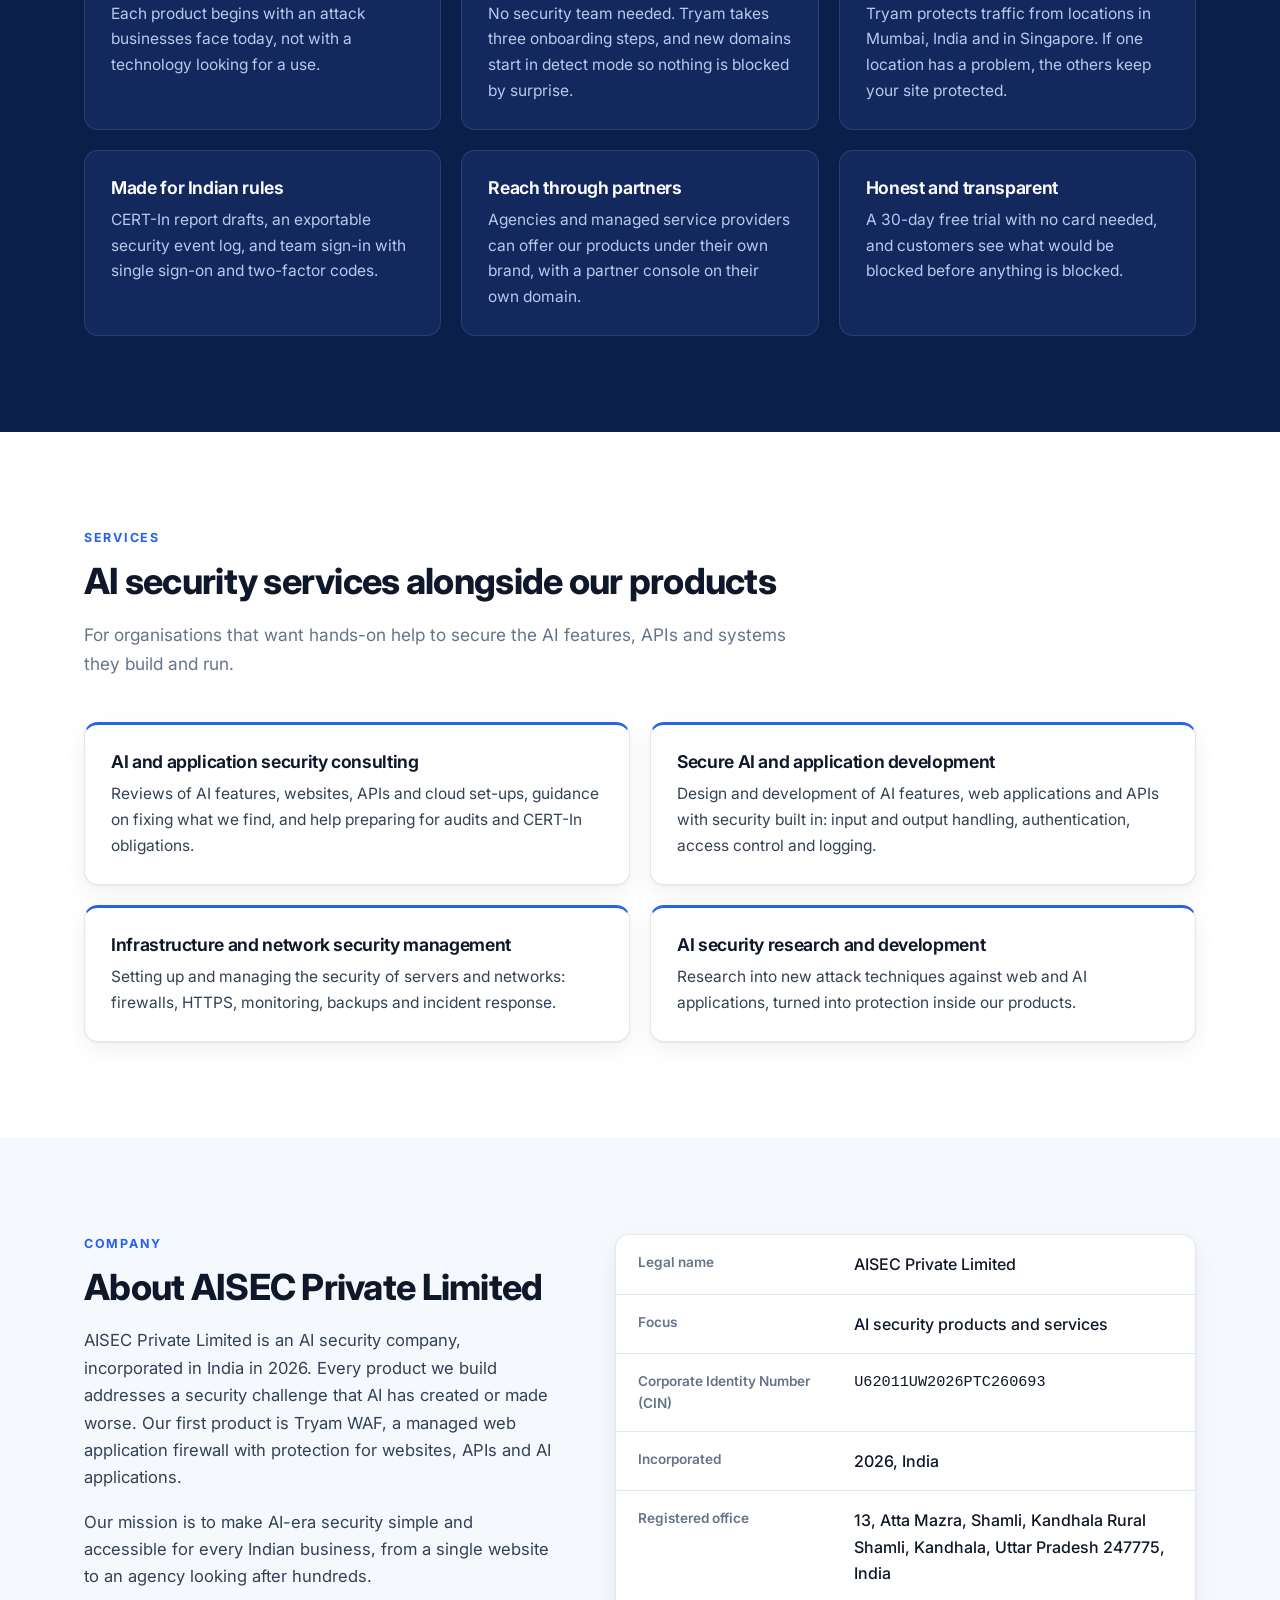
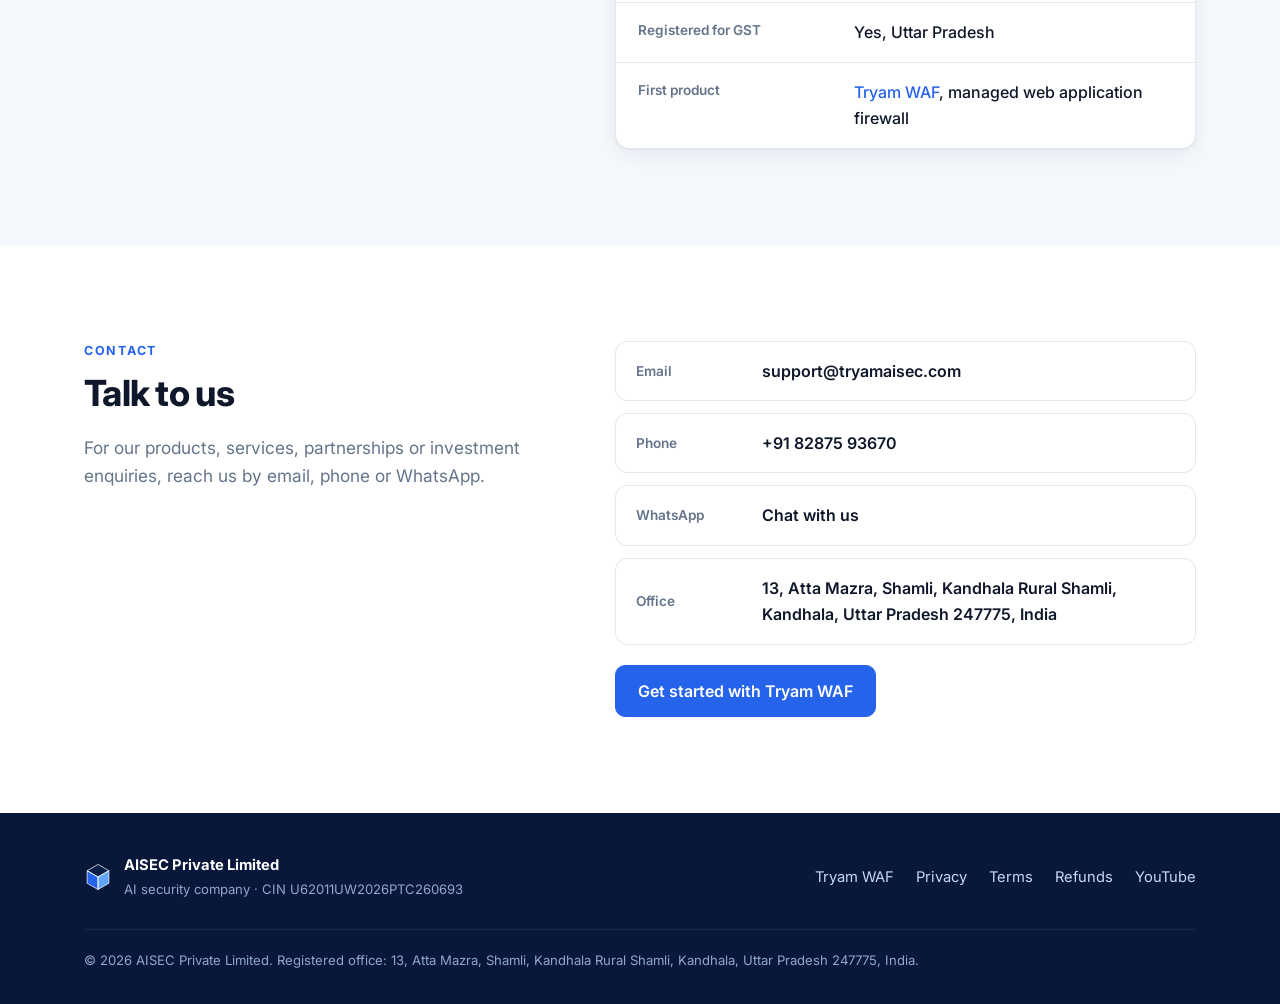
==== commit 7da2f752: "Hero: label the blocked attacks instead of striking them through Co-Authored-By: Claude Opus 5.5 <no" ====
--- a/index.html
+++ b/index.html
@@ -65,7 +65,8 @@
           <div class="arrow ok"></div>
           <div class="node out">Your website, API or AI app</div>
         </div>
-        <div class="blocked"><span>Prompt injection</span><span>Jailbreaks</span><span>Data leaks</span><span>Bot floods</span><span>SQL injection</span></div>
+        <p class="blocked-label">Blocked by AISEC before they reach you</p>
+        <div class="blocked" aria-label="Attacks AISEC blocks"><span>Prompt injection</span><span>Jailbreaks</span><span>Data leaks</span><span>Bot floods</span><span>SQL injection</span></div>
       </div>
     </div>
   </div>
--- a/styles.css
+++ b/styles.css
@@ -58,8 +58,10 @@
 .arrow::after{content:"";position:absolute;bottom:-4px;left:-4px;border:5px solid transparent;border-top-color:var(--sky)}
 .arrow.ok{background:linear-gradient(#34d399,rgba(52,211,153,.3))}
 .arrow.ok::after{border-top-color:#34d399}
-.blocked{display:flex;flex-wrap:wrap;gap:8px;margin-top:20px;justify-content:center}
-.blocked span{font-size:.78rem;font-weight:600;color:#fecaca;background:rgba(239,68,68,.14);border:1px solid rgba(239,68,68,.35);padding:4px 10px;border-radius:999px;text-decoration:line-through;text-decoration-color:rgba(254,202,202,.6)}
+.blocked-label{margin:20px 0 8px;text-align:center;font-size:.75rem;font-weight:600;letter-spacing:.06em;text-transform:uppercase;color:#c9d7f5}
+.blocked{display:flex;flex-wrap:wrap;gap:8px;justify-content:center}
+.blocked span{font-size:.78rem;font-weight:600;color:#fecaca;background:rgba(239,68,68,.14);border:1px solid rgba(239,68,68,.35);padding:4px 10px;border-radius:999px}
+.blocked span::before{content:"\2715";margin-right:6px;color:#f87171;font-weight:700}
 
 /* band */
 .band{background:#fff;border-bottom:1px solid var(--line)}
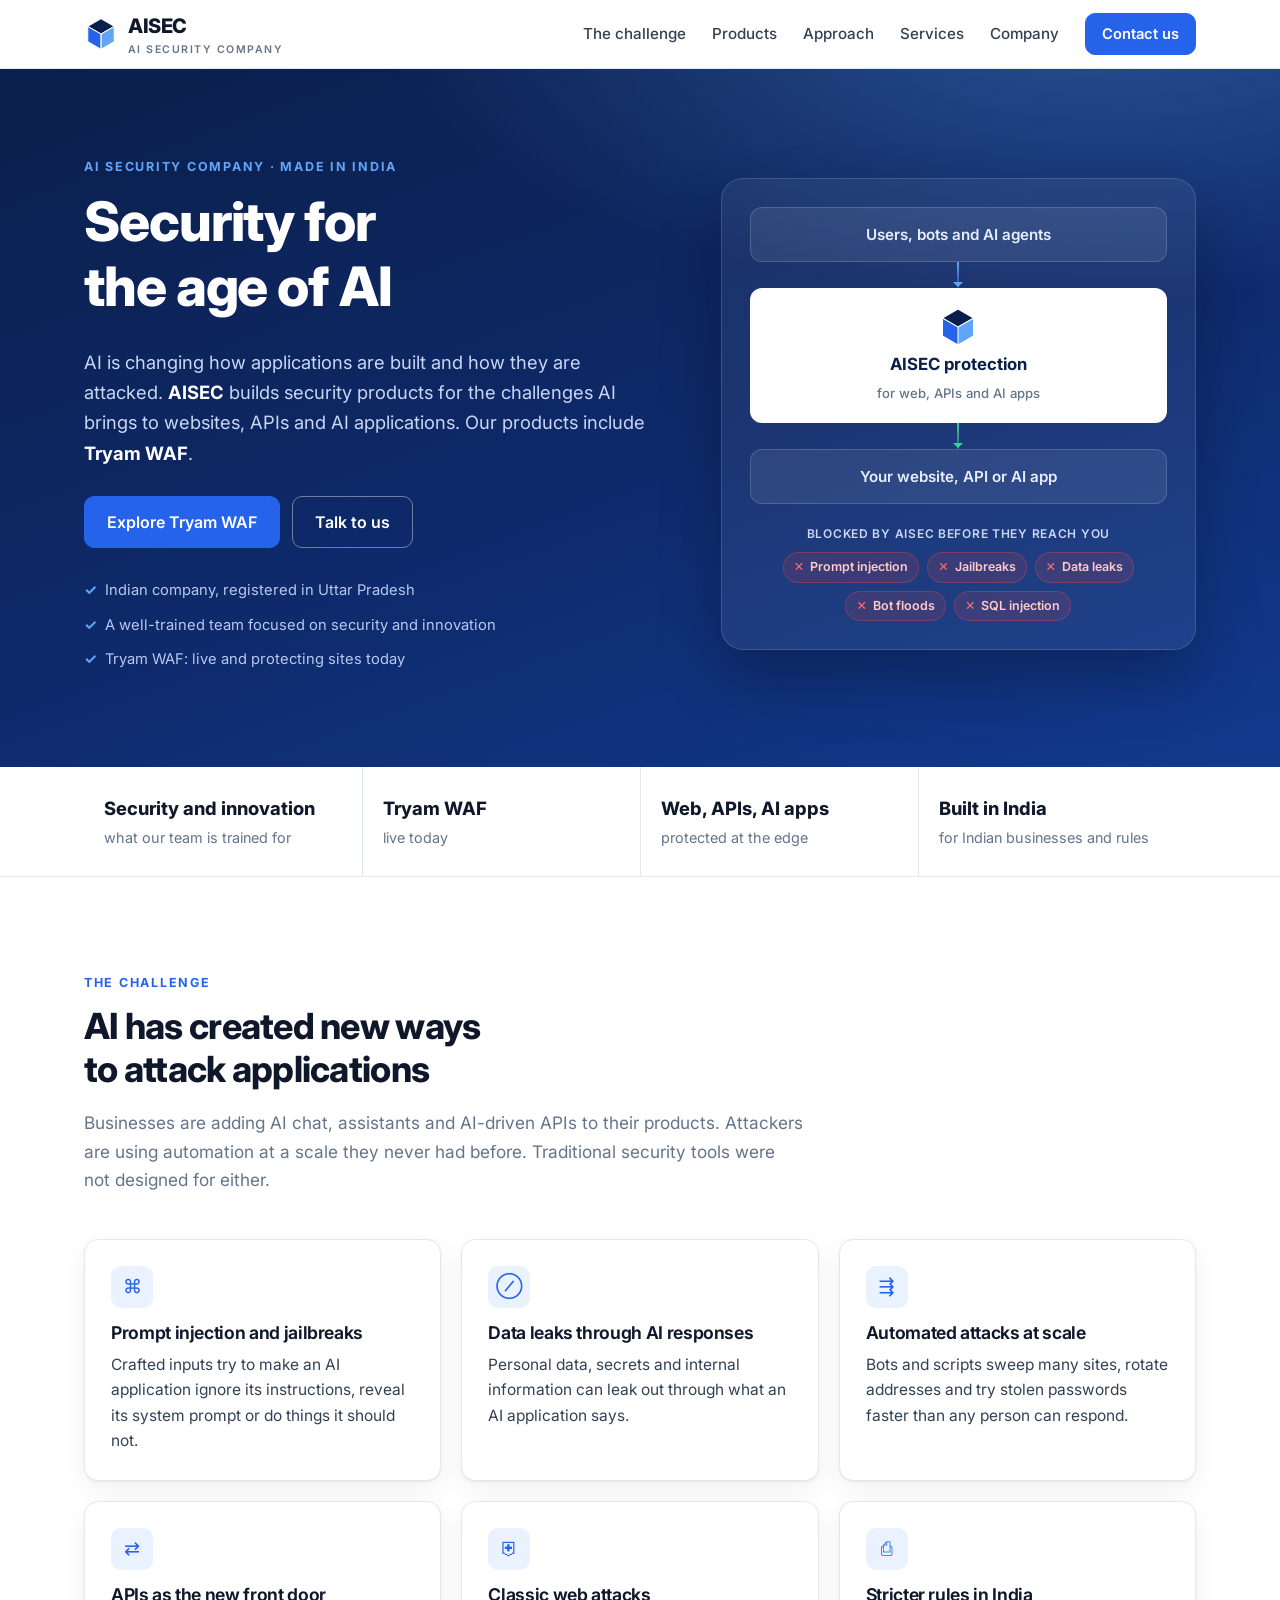
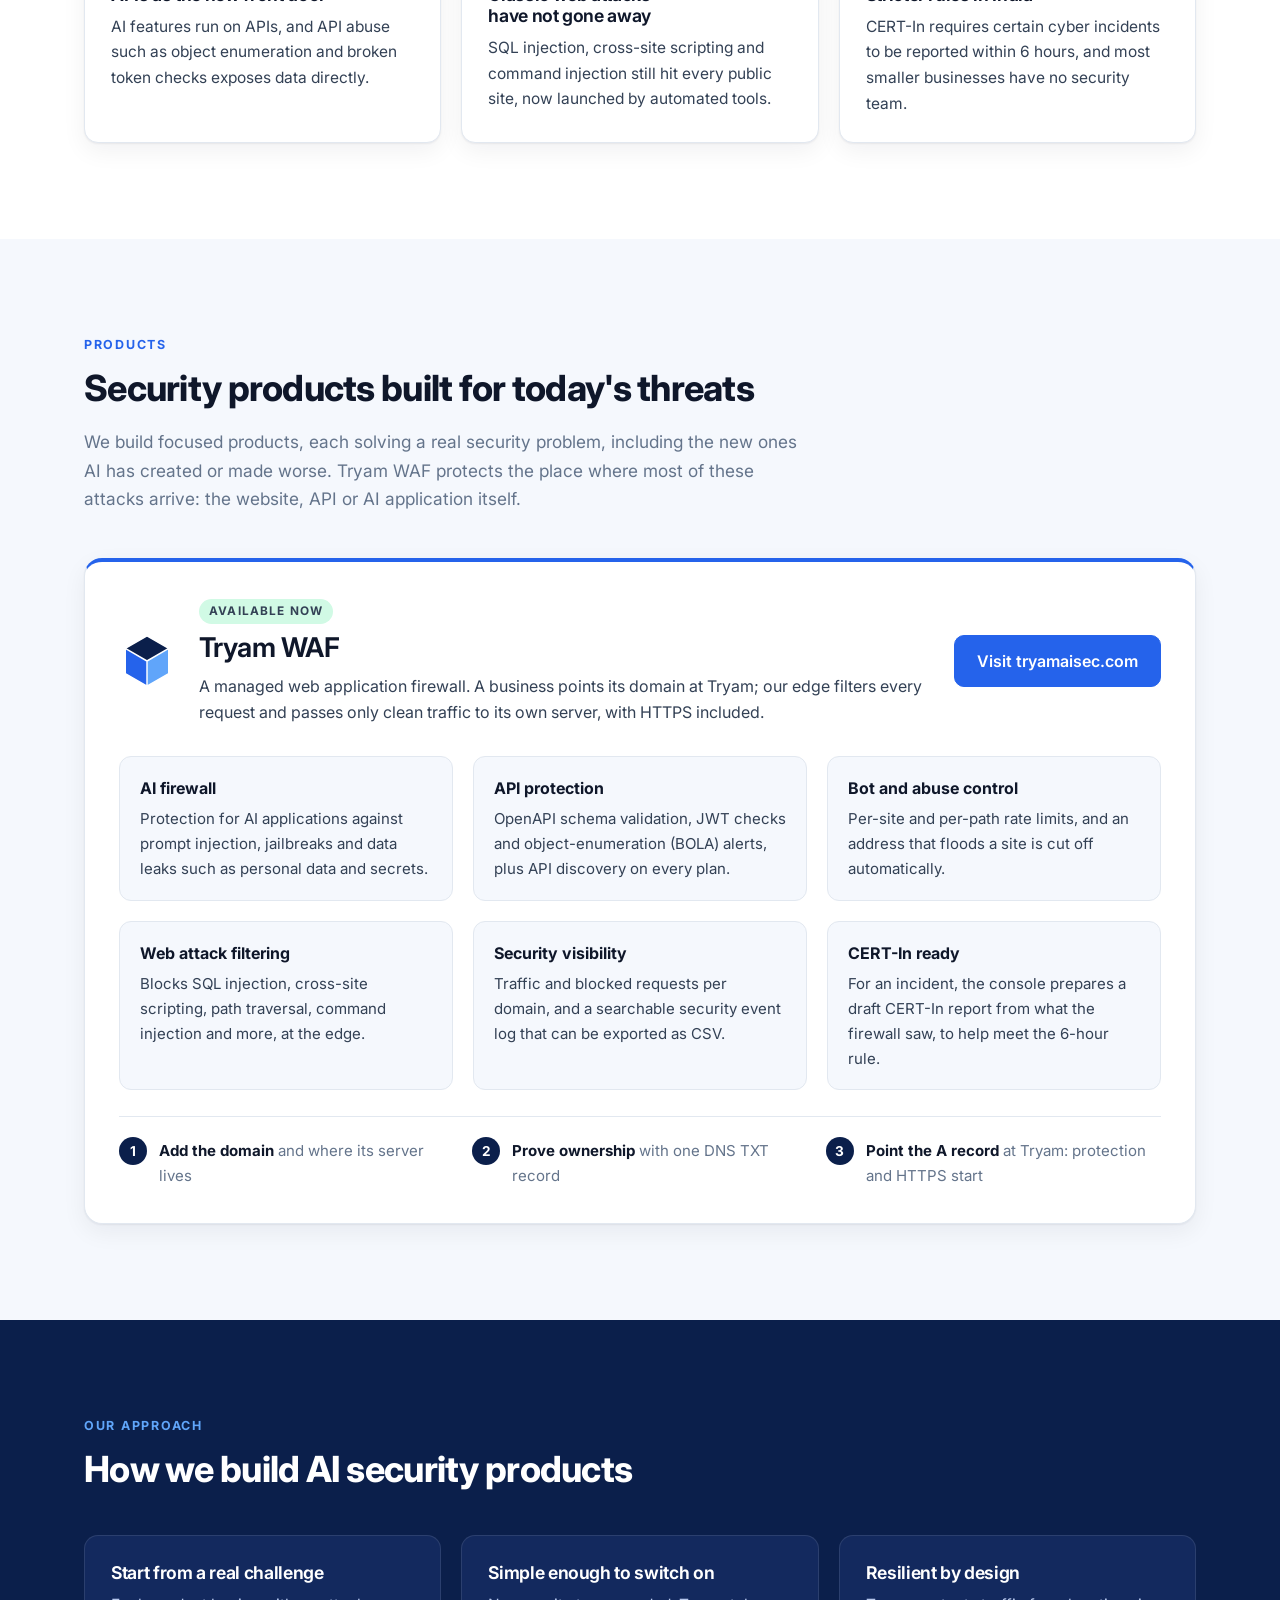
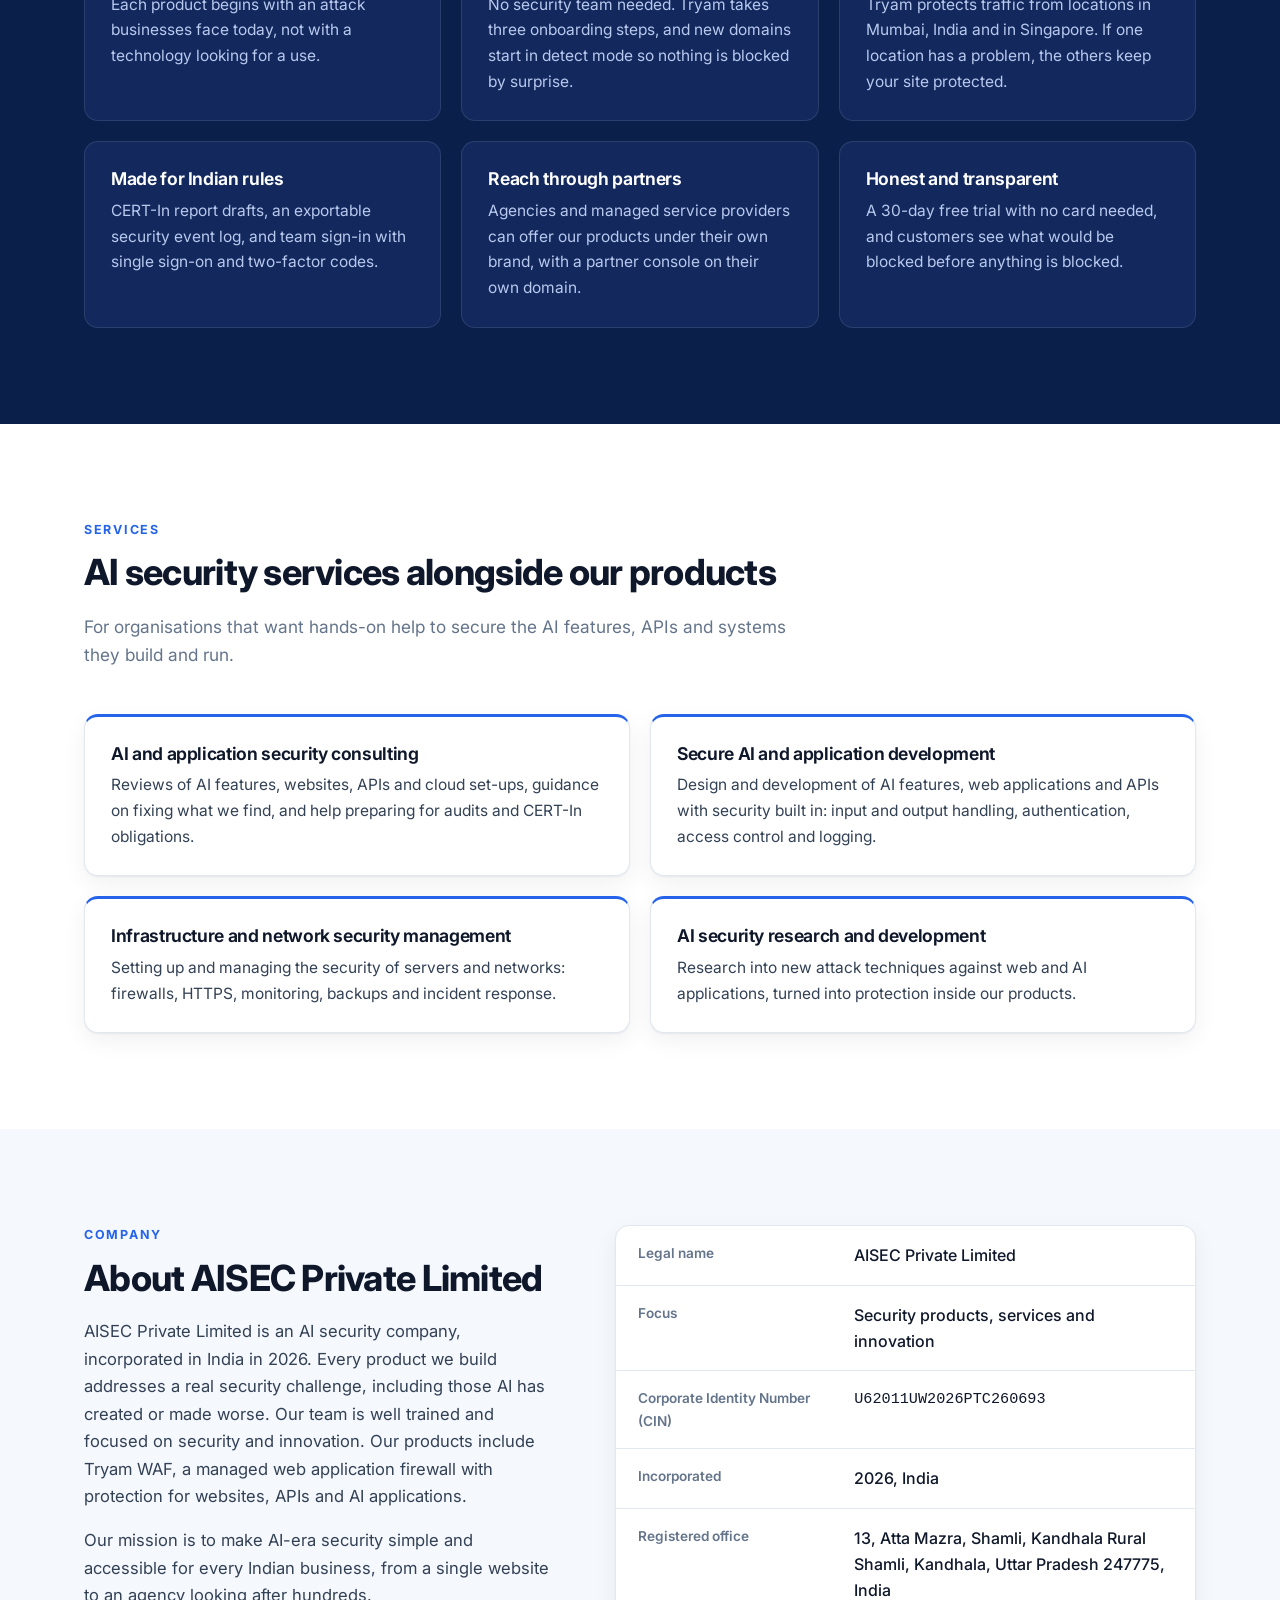
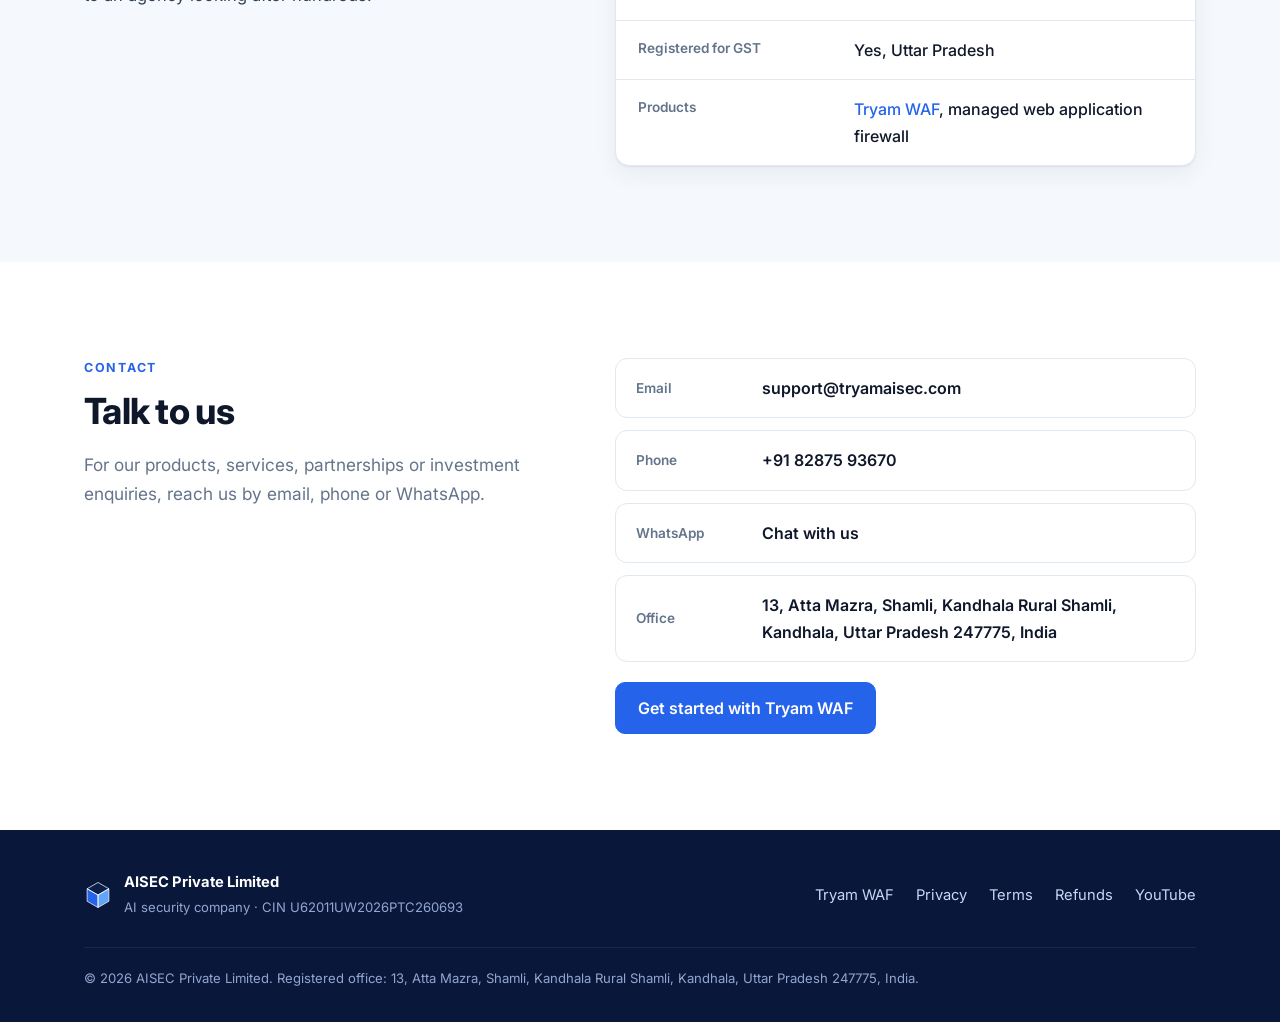
==== commit b6468054: "No 'first product' or 'AI only' wording; team trained and focused on security and innovation Co-Auth" ====
--- a/index.html
+++ b/index.html
@@ -4,11 +4,11 @@
 <meta charset="utf-8">
 <meta name="viewport" content="width=device-width, initial-scale=1">
 <title>AISEC Private Limited: an AI security company from India</title>
-<meta name="description" content="AISEC Private Limited is an Indian AI security company. We build products for the security challenges AI brings to websites, APIs and AI applications. Our first product is Tryam WAF.">
+<meta name="description" content="AISEC Private Limited is an Indian AI security company. We build products for the security challenges AI brings to websites, APIs and AI applications. Our products include Tryam WAF.">
 <link rel="canonical" href="https://aisecsecurity.com/">
 <meta property="og:site_name" content="AISEC Private Limited">
 <meta property="og:title" content="AISEC Private Limited: an AI security company from India">
-<meta property="og:description" content="We build products for the security challenges AI brings to websites, APIs and AI applications. Our first product is Tryam WAF.">
+<meta property="og:description" content="We build products for the security challenges AI brings to websites, APIs and AI applications. Our products include Tryam WAF.">
 <meta property="og:type" content="website">
 <meta property="og:url" content="https://aisecsecurity.com/">
 <meta property="og:image" content="https://aisecsecurity.com/img/og.png">
@@ -19,7 +19,7 @@
 <link rel="preconnect" href="https://fonts.gstatic.com" crossorigin>
 <link href="https://fonts.googleapis.com/css2?family=Inter:wght@400;500;600;700;800&display=swap" rel="stylesheet">
 <link rel="stylesheet" href="/styles.css">
-<script type="application/ld+json">{"@context":"https://schema.org","@type":"Organization","@id":"https://aisecsecurity.com/#organization","name":"AISEC Private Limited","legalName":"AISEC Private Limited","url":"https://aisecsecurity.com/","logo":"https://aisecsecurity.com/img/logo-mark.svg","description":"AISEC Private Limited is an Indian AI security company. It builds products for the security challenges AI brings to websites, APIs and AI applications. Its first product is Tryam WAF, a managed web application firewall.","knowsAbout":["AI security","Web application security","API security","Prompt injection","Bot management","Web application firewall"],"identifier":{"@type":"PropertyValue","propertyID":"CIN","value":"U62011UW2026PTC260693"},"foundingDate":"2026","telephone":"+918287593670","email":"support@tryamaisec.com","address":{"@type":"PostalAddress","streetAddress":"13, Atta Mazra, Shamli, Kandhala Rural Shamli","addressLocality":"Kandhala","addressRegion":"Uttar Pradesh","postalCode":"247775","addressCountry":"IN"},"brand":{"@type":"Brand","name":"Tryam","url":"https://tryamaisec.com/"},"sameAs":["https://tryamaisec.com/","https://www.youtube.com/@tryamaisec"]}</script>
+<script type="application/ld+json">{"@context":"https://schema.org","@type":"Organization","@id":"https://aisecsecurity.com/#organization","name":"AISEC Private Limited","legalName":"AISEC Private Limited","url":"https://aisecsecurity.com/","logo":"https://aisecsecurity.com/img/logo-mark.svg","description":"AISEC Private Limited is an Indian AI security company. It builds products for the security challenges AI brings to websites, APIs and AI applications. Its products include Tryam WAF, a managed web application firewall. Its team is trained and focused on security and innovation.","knowsAbout":["AI security","Web application security","API security","Prompt injection","Bot management","Web application firewall"],"identifier":{"@type":"PropertyValue","propertyID":"CIN","value":"U62011UW2026PTC260693"},"foundingDate":"2026","telephone":"+918287593670","email":"support@tryamaisec.com","address":{"@type":"PostalAddress","streetAddress":"13, Atta Mazra, Shamli, Kandhala Rural Shamli","addressLocality":"Kandhala","addressRegion":"Uttar Pradesh","postalCode":"247775","addressCountry":"IN"},"brand":{"@type":"Brand","name":"Tryam","url":"https://tryamaisec.com/"},"sameAs":["https://tryamaisec.com/","https://www.youtube.com/@tryamaisec"]}</script>
 </head>
 <body>
 <a class="skip" href="#main">Skip to content</a>
@@ -45,15 +45,15 @@
     <div class="hero-copy">
       <p class="eyebrow">AI security company · Made in India</p>
       <h1>Security for the age of AI</h1>
-      <p class="lead">AI is changing how applications are built and how they are attacked. <strong>AISEC</strong> builds security products for the challenges AI brings to websites, APIs and AI applications, starting with <strong>Tryam WAF</strong>.</p>
+      <p class="lead">AI is changing how applications are built and how they are attacked. <strong>AISEC</strong> builds security products for the challenges AI brings to websites, APIs and AI applications. Our products include <strong>Tryam WAF</strong>.</p>
       <div class="cta">
-        <a class="btn" href="#products">Our first product: Tryam WAF</a>
+        <a class="btn" href="#products">Explore Tryam WAF</a>
         <a class="btn ghost" href="#contact">Talk to us</a>
       </div>
       <ul class="hero-points">
         <li>Indian company, registered in Uttar Pradesh</li>
-        <li>Focused only on AI-era security</li>
-        <li>First product live: Tryam WAF</li>
+        <li>A well-trained team focused on security and innovation</li>
+        <li>Tryam WAF: live and protecting sites today</li>
       </ul>
     </div>
     <div class="hero-art" aria-hidden="true">
@@ -74,8 +74,8 @@
 
 <section class="band">
   <div class="wrap band-in">
-    <div><b>AI security</b><span>our only focus</span></div>
-    <div><b>Tryam WAF</b><span>our first product, live today</span></div>
+    <div><b>Security and innovation</b><span>what our team is trained for</span></div>
+    <div><b>Tryam WAF</b><span>live today</span></div>
     <div><b>Web, APIs, AI apps</b><span>protected at the edge</span></div>
     <div><b>Built in India</b><span>for Indian businesses and rules</span></div>
   </div>
@@ -103,15 +103,15 @@
   <div class="wrap">
     <div class="head">
       <p class="eyebrow">Products</p>
-      <h2>Every AISEC product answers an AI-era security challenge</h2>
-      <p class="sub">We build focused products, each solving one real problem that AI has created or made worse. Our first product protects the place where most of these attacks arrive: the website, API or AI application itself.</p>
+      <h2>Security products built for today's threats</h2>
+      <p class="sub">We build focused products, each solving a real security problem, including the new ones AI has created or made worse. Tryam WAF protects the place where most of these attacks arrive: the website, API or AI application itself.</p>
     </div>
 
     <article class="product">
       <div class="product-head">
         <img src="/img/logo-mark.svg" alt="" width="56" height="56">
         <div>
-          <p class="tag">Product 1 · Available now</p>
+          <p class="tag">Available now</p>
           <h3>Tryam WAF</h3>
           <p>A managed web application firewall. A business points its domain at Tryam; our edge filters every request and passes only clean traffic to its own server, with HTTPS included.</p>
         </div>
@@ -173,18 +173,18 @@
       <p class="eyebrow">Company</p>
       <h2>About AISEC Private Limited</h2>
       <div class="prose">
-        <p>AISEC Private Limited is an AI security company, incorporated in India in 2026. Every product we build addresses a security challenge that AI has created or made worse. Our first product is Tryam WAF, a managed web application firewall with protection for websites, APIs and AI applications.</p>
+        <p>AISEC Private Limited is an AI security company, incorporated in India in 2026. Every product we build addresses a real security challenge, including those AI has created or made worse. Our team is well trained and focused on security and innovation. Our products include Tryam WAF, a managed web application firewall with protection for websites, APIs and AI applications.</p>
         <p>Our mission is to make AI-era security simple and accessible for every Indian business, from a single website to an agency looking after hundreds.</p>
       </div>
     </div>
     <dl class="facts">
       <div><dt>Legal name</dt><dd>AISEC Private Limited</dd></div>
-      <div><dt>Focus</dt><dd>AI security products and services</dd></div>
+      <div><dt>Focus</dt><dd>Security products, services and innovation</dd></div>
       <div><dt>Corporate Identity Number (CIN)</dt><dd class="mono">U62011UW2026PTC260693</dd></div>
       <div><dt>Incorporated</dt><dd>2026, India</dd></div>
       <div><dt>Registered office</dt><dd>13, Atta Mazra, Shamli, Kandhala Rural Shamli, Kandhala, Uttar Pradesh 247775, India</dd></div>
       <div><dt>Registered for GST</dt><dd>Yes, Uttar Pradesh</dd></div>
-      <div><dt>First product</dt><dd><a href="https://tryamaisec.com/">Tryam WAF</a>, managed web application firewall</dd></div>
+      <div><dt>Products</dt><dd><a href="https://tryamaisec.com/">Tryam WAF</a>, managed web application firewall</dd></div>
     </dl>
   </div>
 </section>
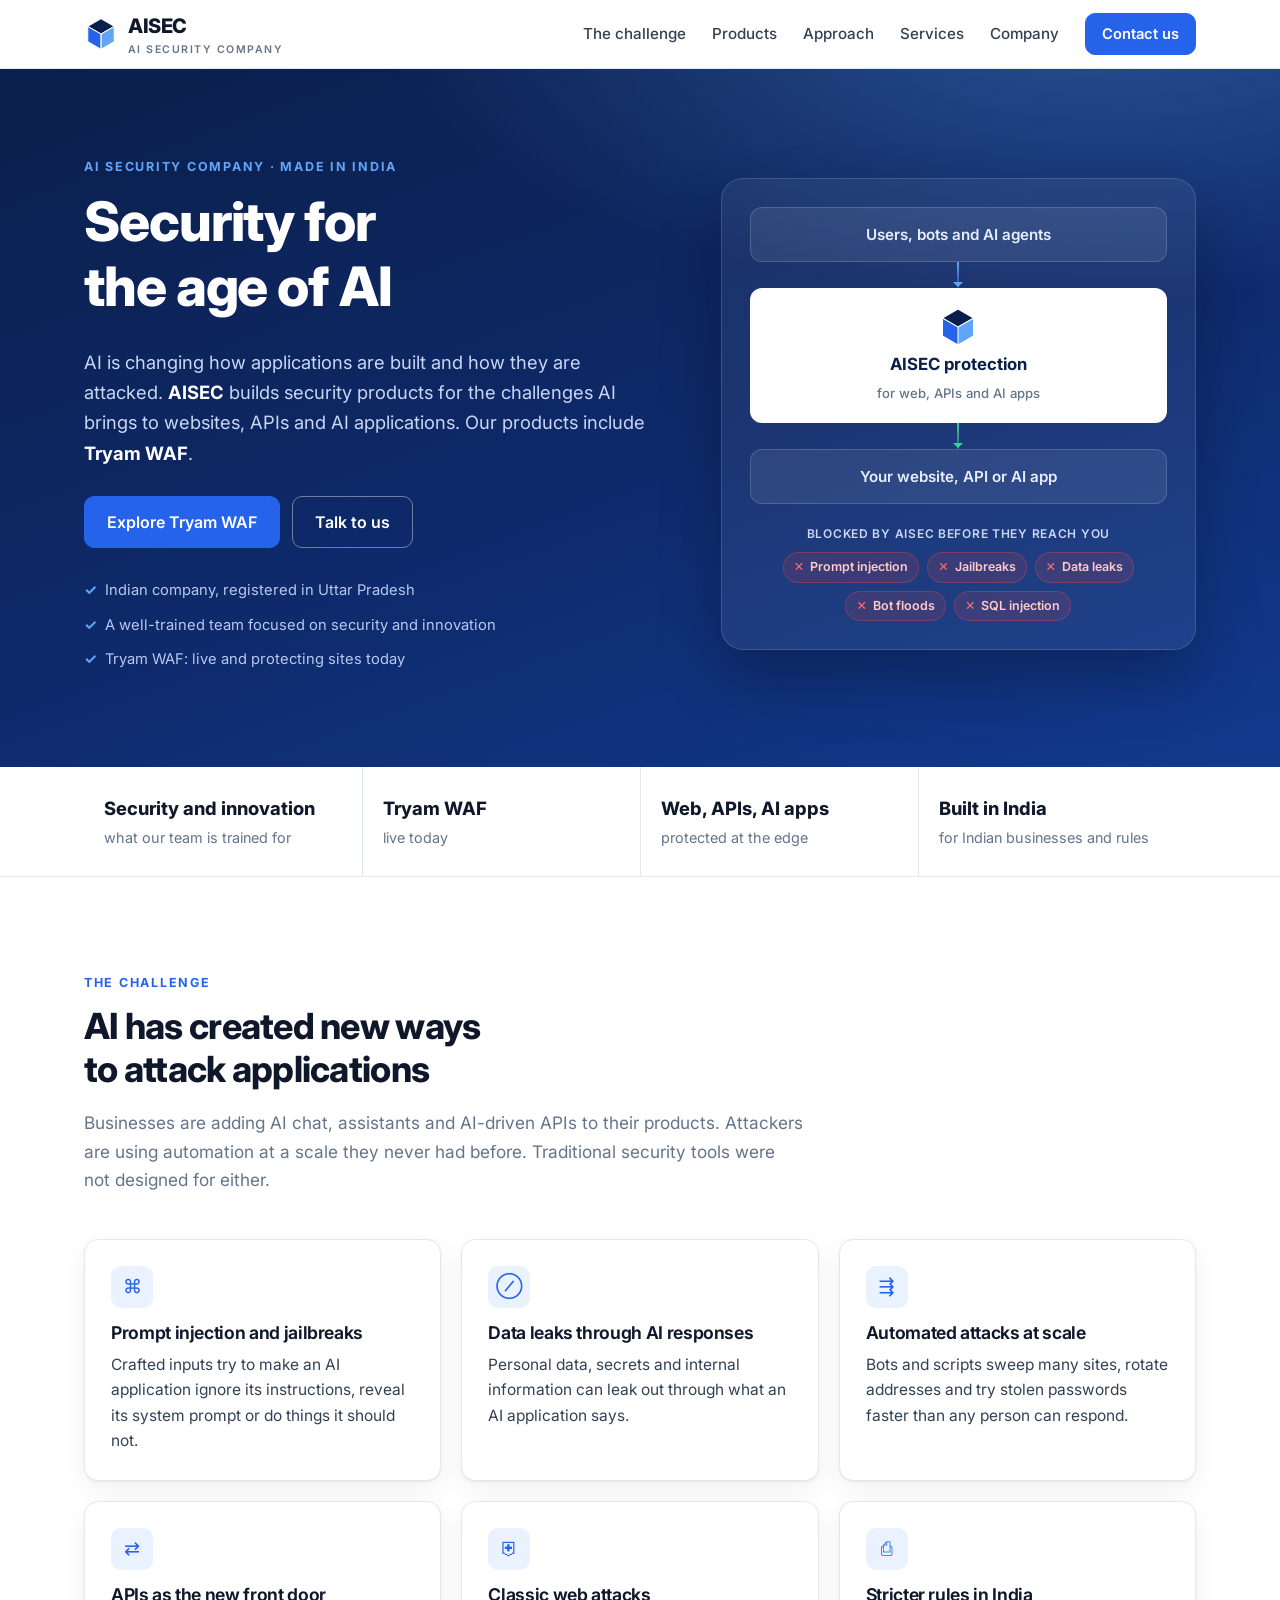
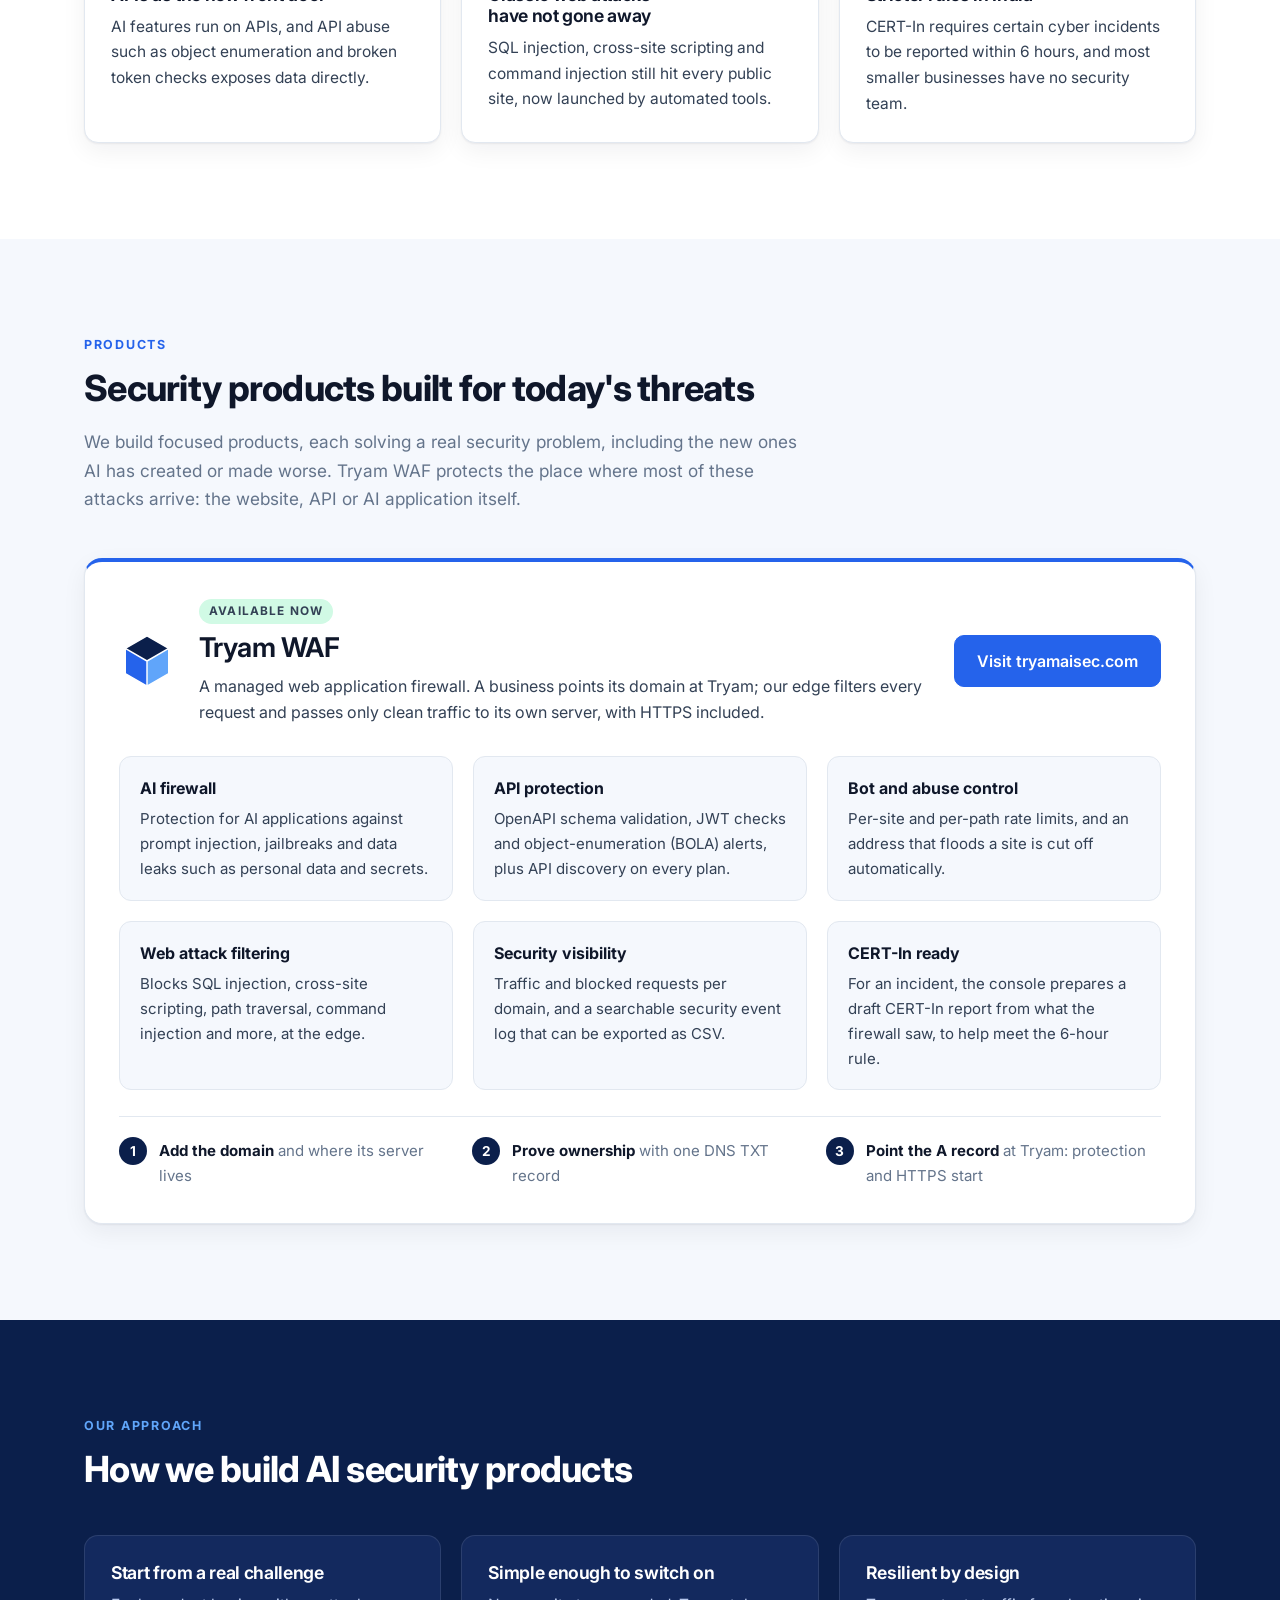
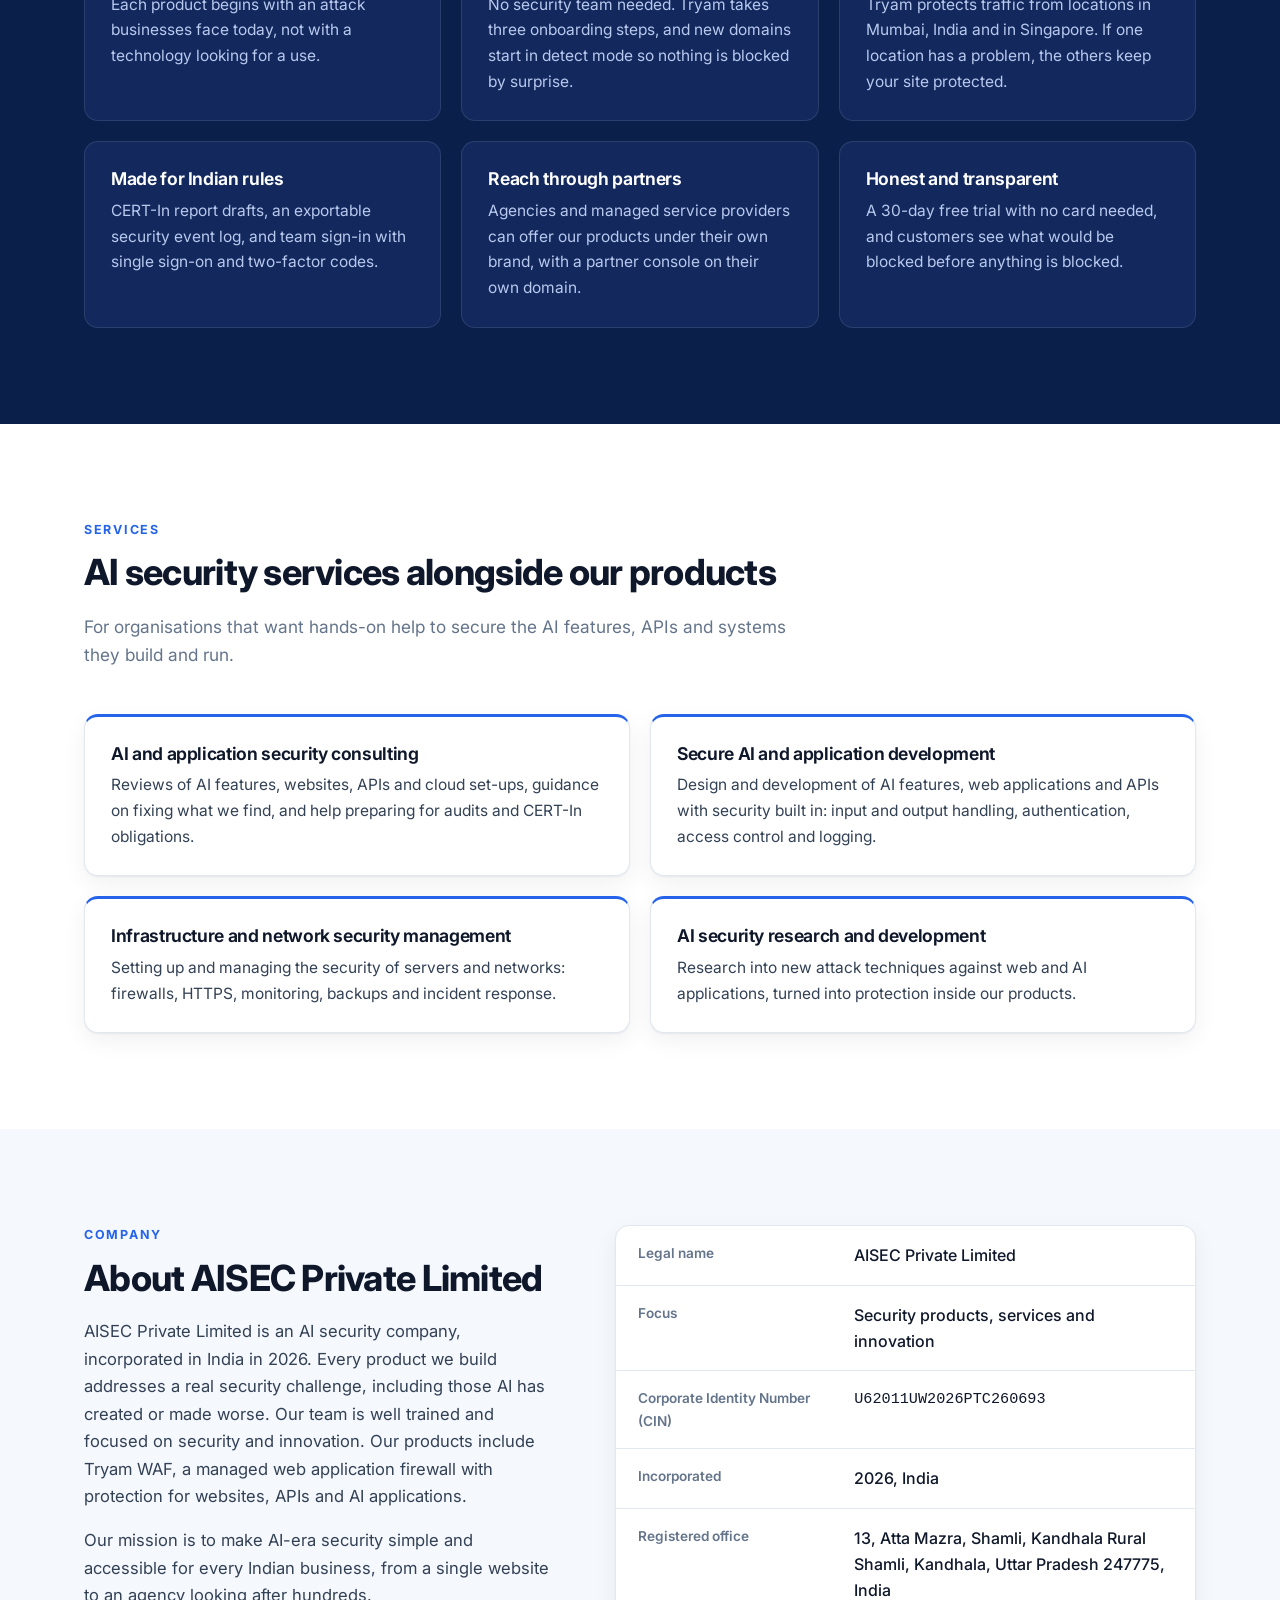
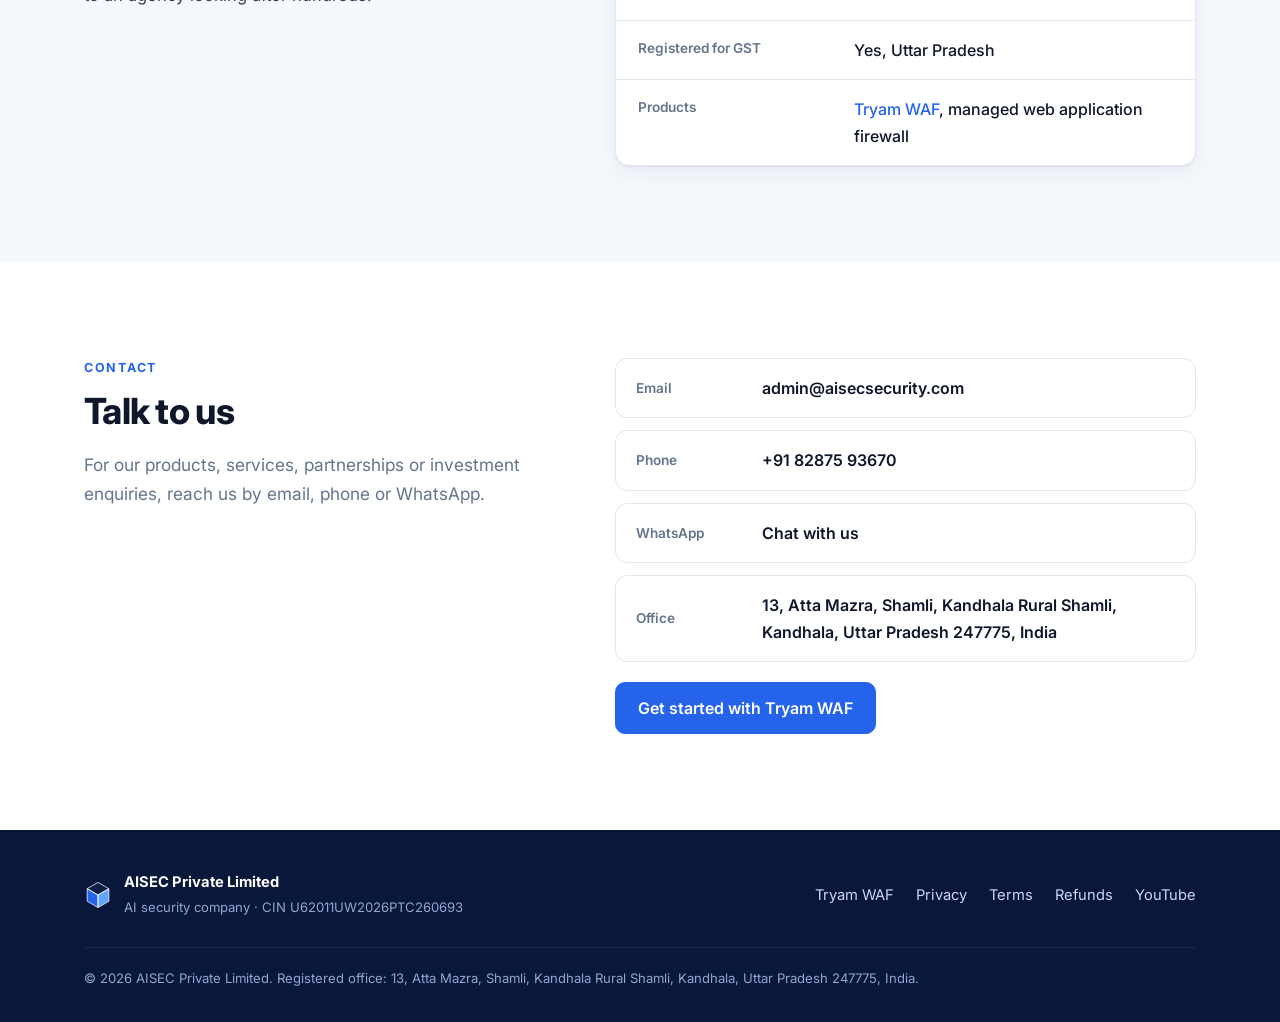
==== commit f21de19b: "Company email: admin@aisecsecurity.com Co-Authored-By: Claude Opus 5.5 <noreply@anthropic.com>" ====
--- a/index.html
+++ b/index.html
@@ -19,7 +19,7 @@
 <link rel="preconnect" href="https://fonts.gstatic.com" crossorigin>
 <link href="https://fonts.googleapis.com/css2?family=Inter:wght@400;500;600;700;800&display=swap" rel="stylesheet">
 <link rel="stylesheet" href="/styles.css">
-<script type="application/ld+json">{"@context":"https://schema.org","@type":"Organization","@id":"https://aisecsecurity.com/#organization","name":"AISEC Private Limited","legalName":"AISEC Private Limited","url":"https://aisecsecurity.com/","logo":"https://aisecsecurity.com/img/logo-mark.svg","description":"AISEC Private Limited is an Indian AI security company. It builds products for the security challenges AI brings to websites, APIs and AI applications. Its products include Tryam WAF, a managed web application firewall. Its team is trained and focused on security and innovation.","knowsAbout":["AI security","Web application security","API security","Prompt injection","Bot management","Web application firewall"],"identifier":{"@type":"PropertyValue","propertyID":"CIN","value":"U62011UW2026PTC260693"},"foundingDate":"2026","telephone":"+918287593670","email":"support@tryamaisec.com","address":{"@type":"PostalAddress","streetAddress":"13, Atta Mazra, Shamli, Kandhala Rural Shamli","addressLocality":"Kandhala","addressRegion":"Uttar Pradesh","postalCode":"247775","addressCountry":"IN"},"brand":{"@type":"Brand","name":"Tryam","url":"https://tryamaisec.com/"},"sameAs":["https://tryamaisec.com/","https://www.youtube.com/@tryamaisec"]}</script>
+<script type="application/ld+json">{"@context":"https://schema.org","@type":"Organization","@id":"https://aisecsecurity.com/#organization","name":"AISEC Private Limited","legalName":"AISEC Private Limited","url":"https://aisecsecurity.com/","logo":"https://aisecsecurity.com/img/logo-mark.svg","description":"AISEC Private Limited is an Indian AI security company. It builds products for the security challenges AI brings to websites, APIs and AI applications. Its products include Tryam WAF, a managed web application firewall. Its team is trained and focused on security and innovation.","knowsAbout":["AI security","Web application security","API security","Prompt injection","Bot management","Web application firewall"],"identifier":{"@type":"PropertyValue","propertyID":"CIN","value":"U62011UW2026PTC260693"},"foundingDate":"2026","telephone":"+918287593670","email":"admin@aisecsecurity.com","address":{"@type":"PostalAddress","streetAddress":"13, Atta Mazra, Shamli, Kandhala Rural Shamli","addressLocality":"Kandhala","addressRegion":"Uttar Pradesh","postalCode":"247775","addressCountry":"IN"},"brand":{"@type":"Brand","name":"Tryam","url":"https://tryamaisec.com/"},"sameAs":["https://tryamaisec.com/","https://www.youtube.com/@tryamaisec"]}</script>
 </head>
 <body>
 <a class="skip" href="#main">Skip to content</a>
@@ -197,7 +197,7 @@
       <p class="sub">For our products, services, partnerships or investment enquiries, reach us by email, phone or WhatsApp.</p>
     </div>
     <div class="contact">
-      <a class="c-row" href="mailto:support@tryamaisec.com"><span>Email</span><b>support@tryamaisec.com</b></a>
+      <a class="c-row" href="mailto:admin@aisecsecurity.com"><span>Email</span><b>admin@aisecsecurity.com</b></a>
       <a class="c-row" href="tel:+918287593670"><span>Phone</span><b>+91 82875 93670</b></a>
       <a class="c-row" href="https://wa.me/918287593670" rel="noopener"><span>WhatsApp</span><b>Chat with us</b></a>
       <div class="c-row"><span>Office</span><b>13, Atta Mazra, Shamli, Kandhala Rural Shamli, Kandhala, Uttar Pradesh 247775, India</b></div>
